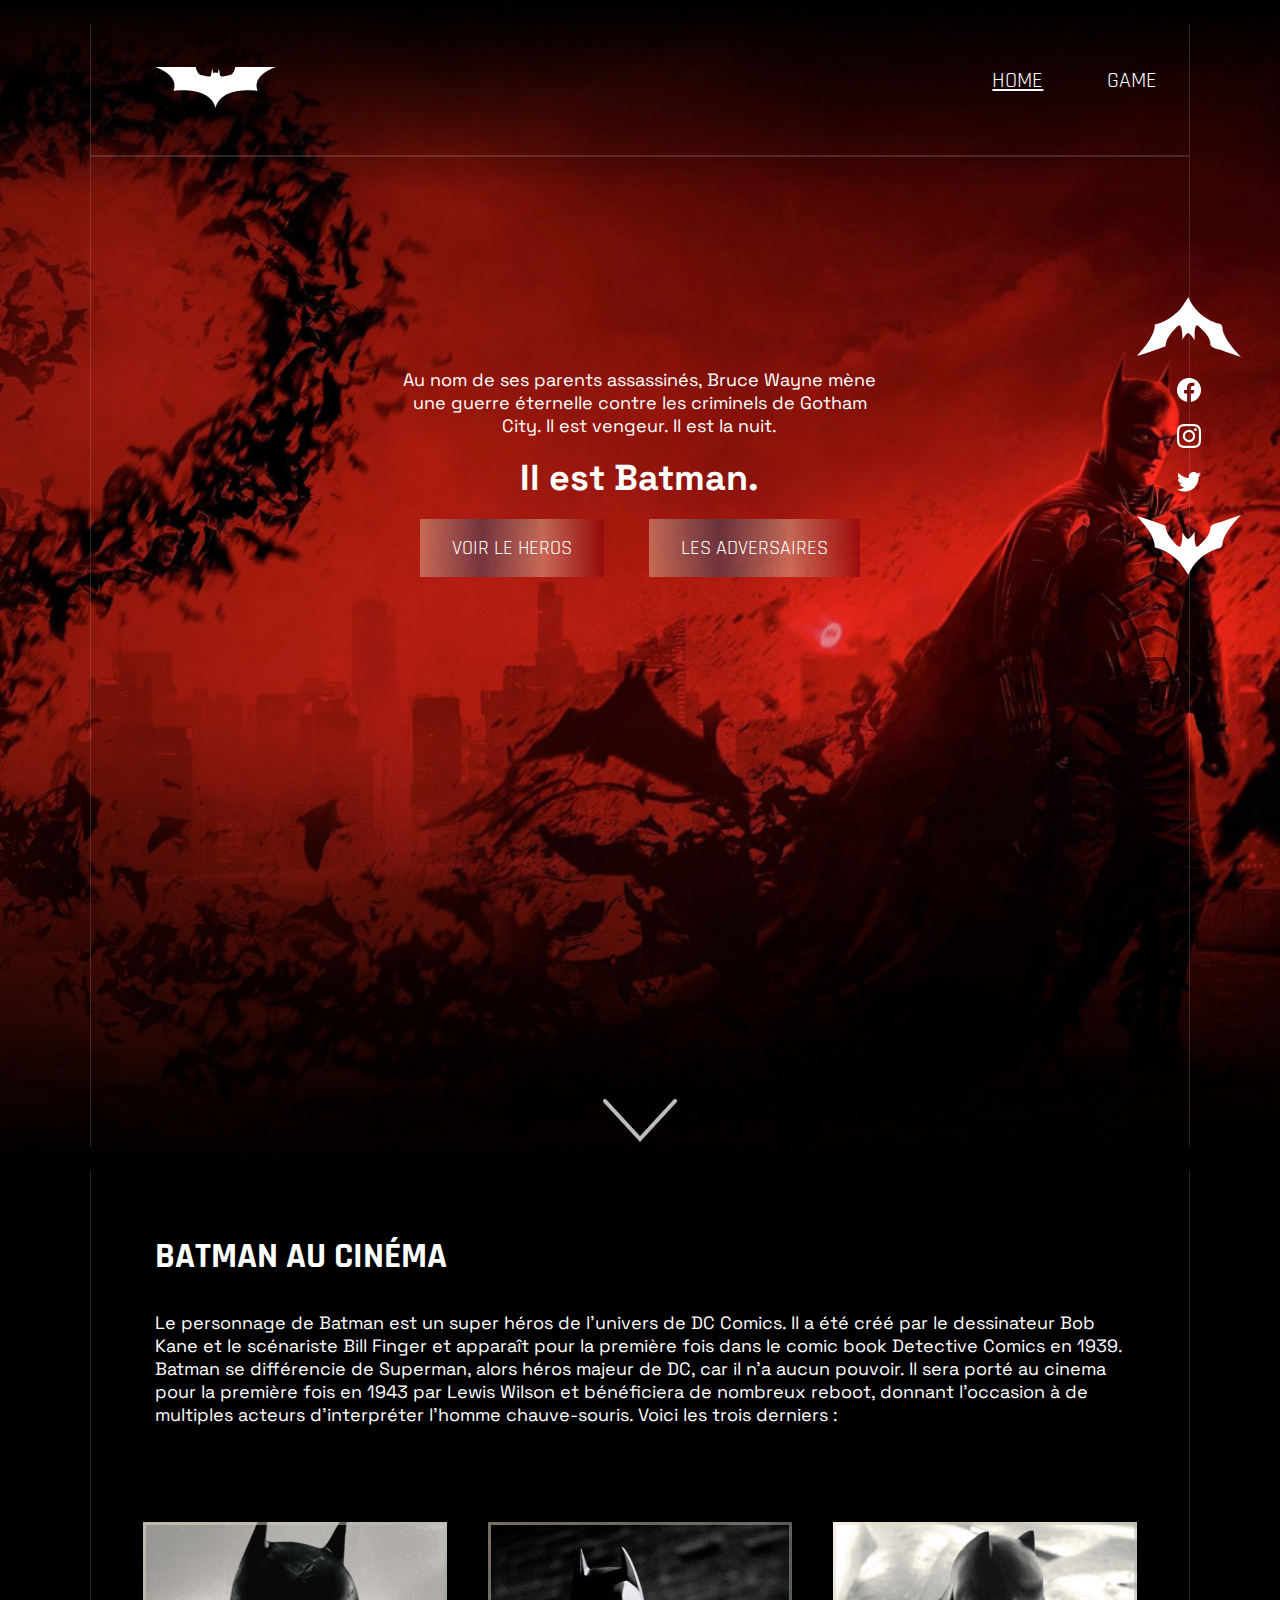
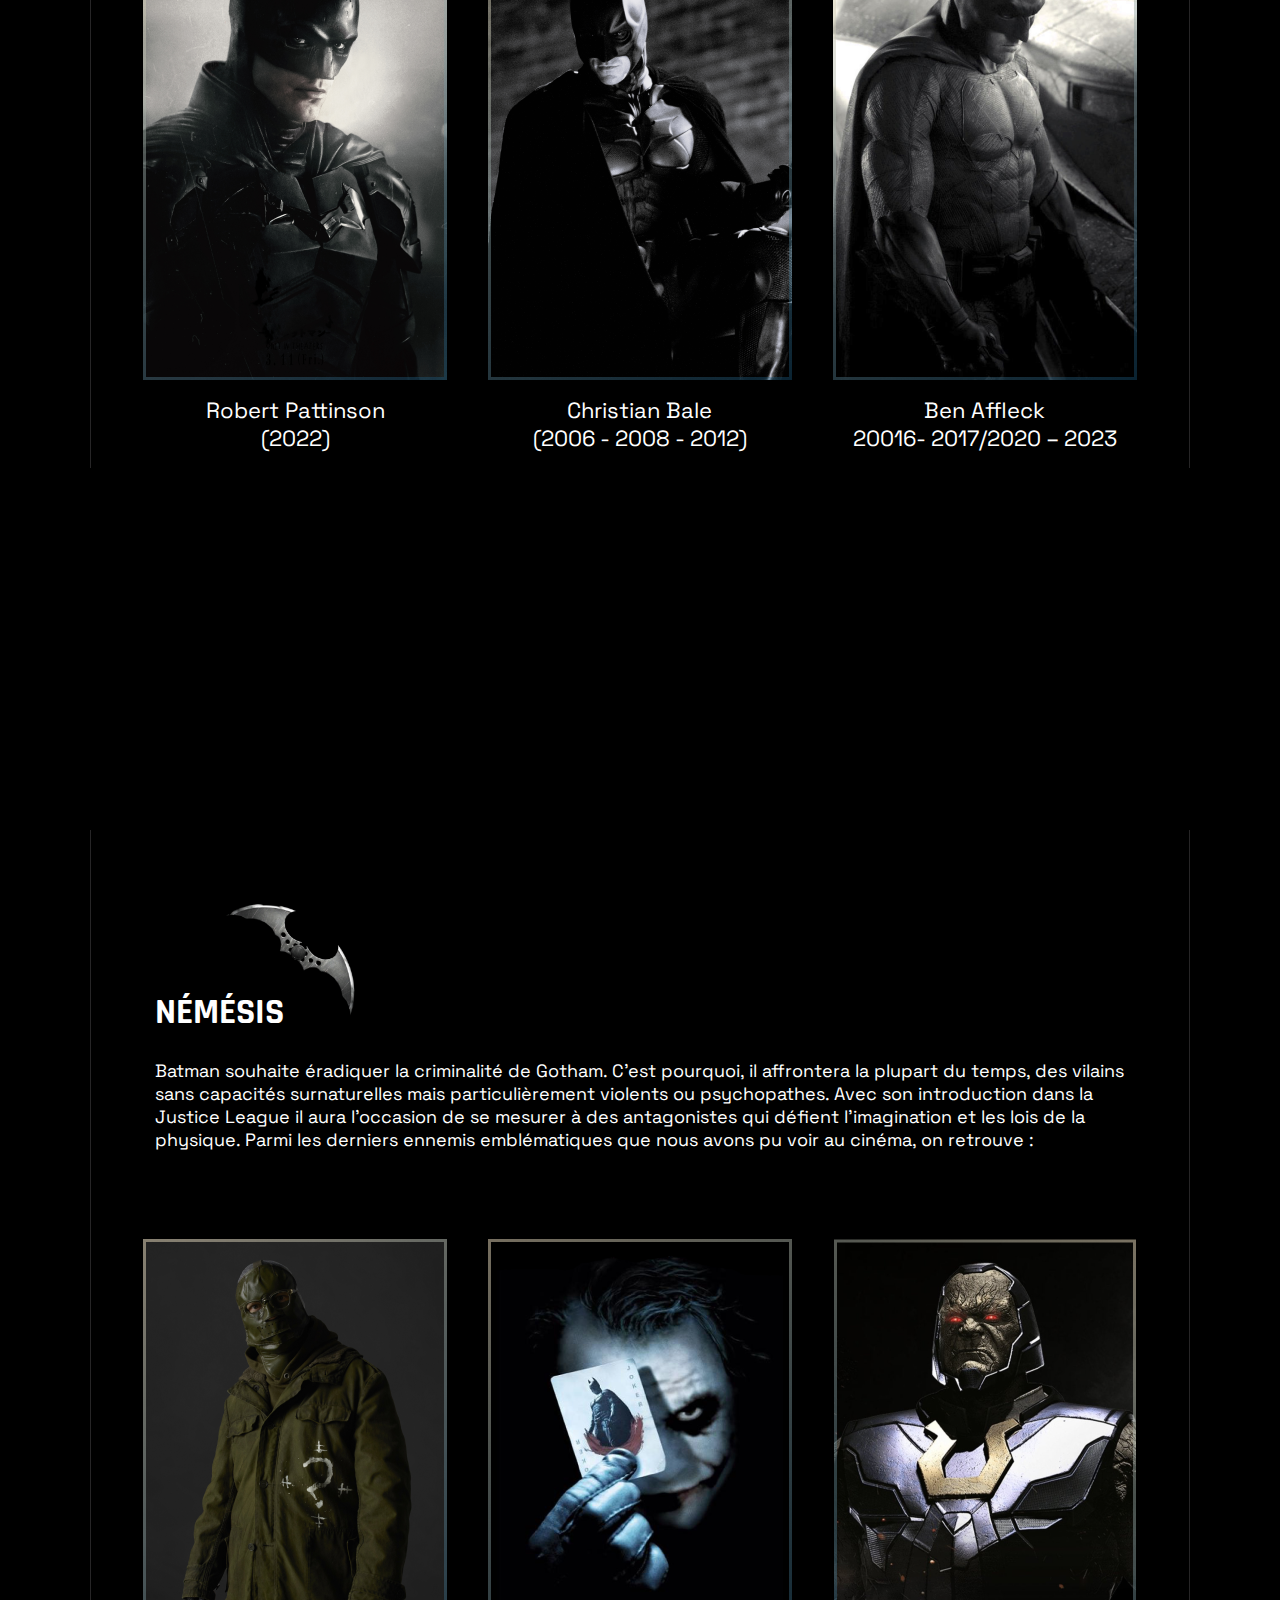
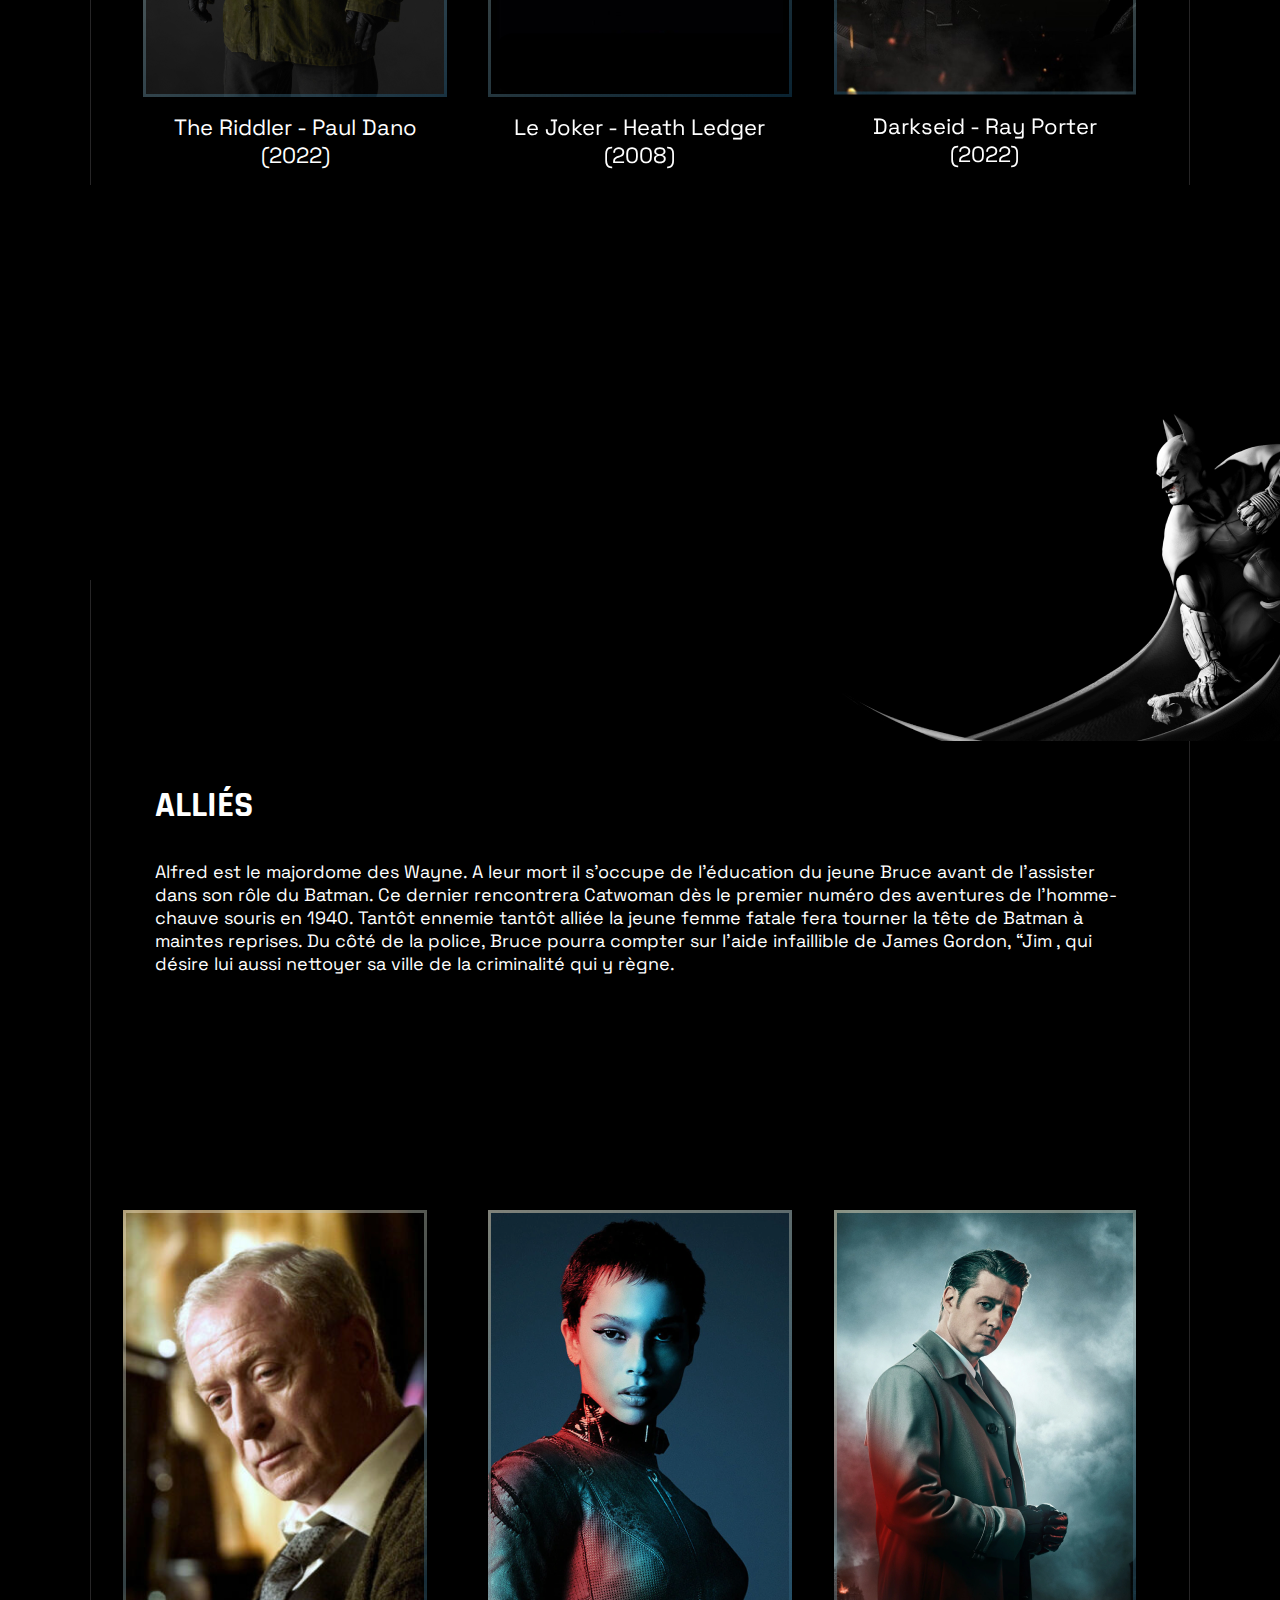
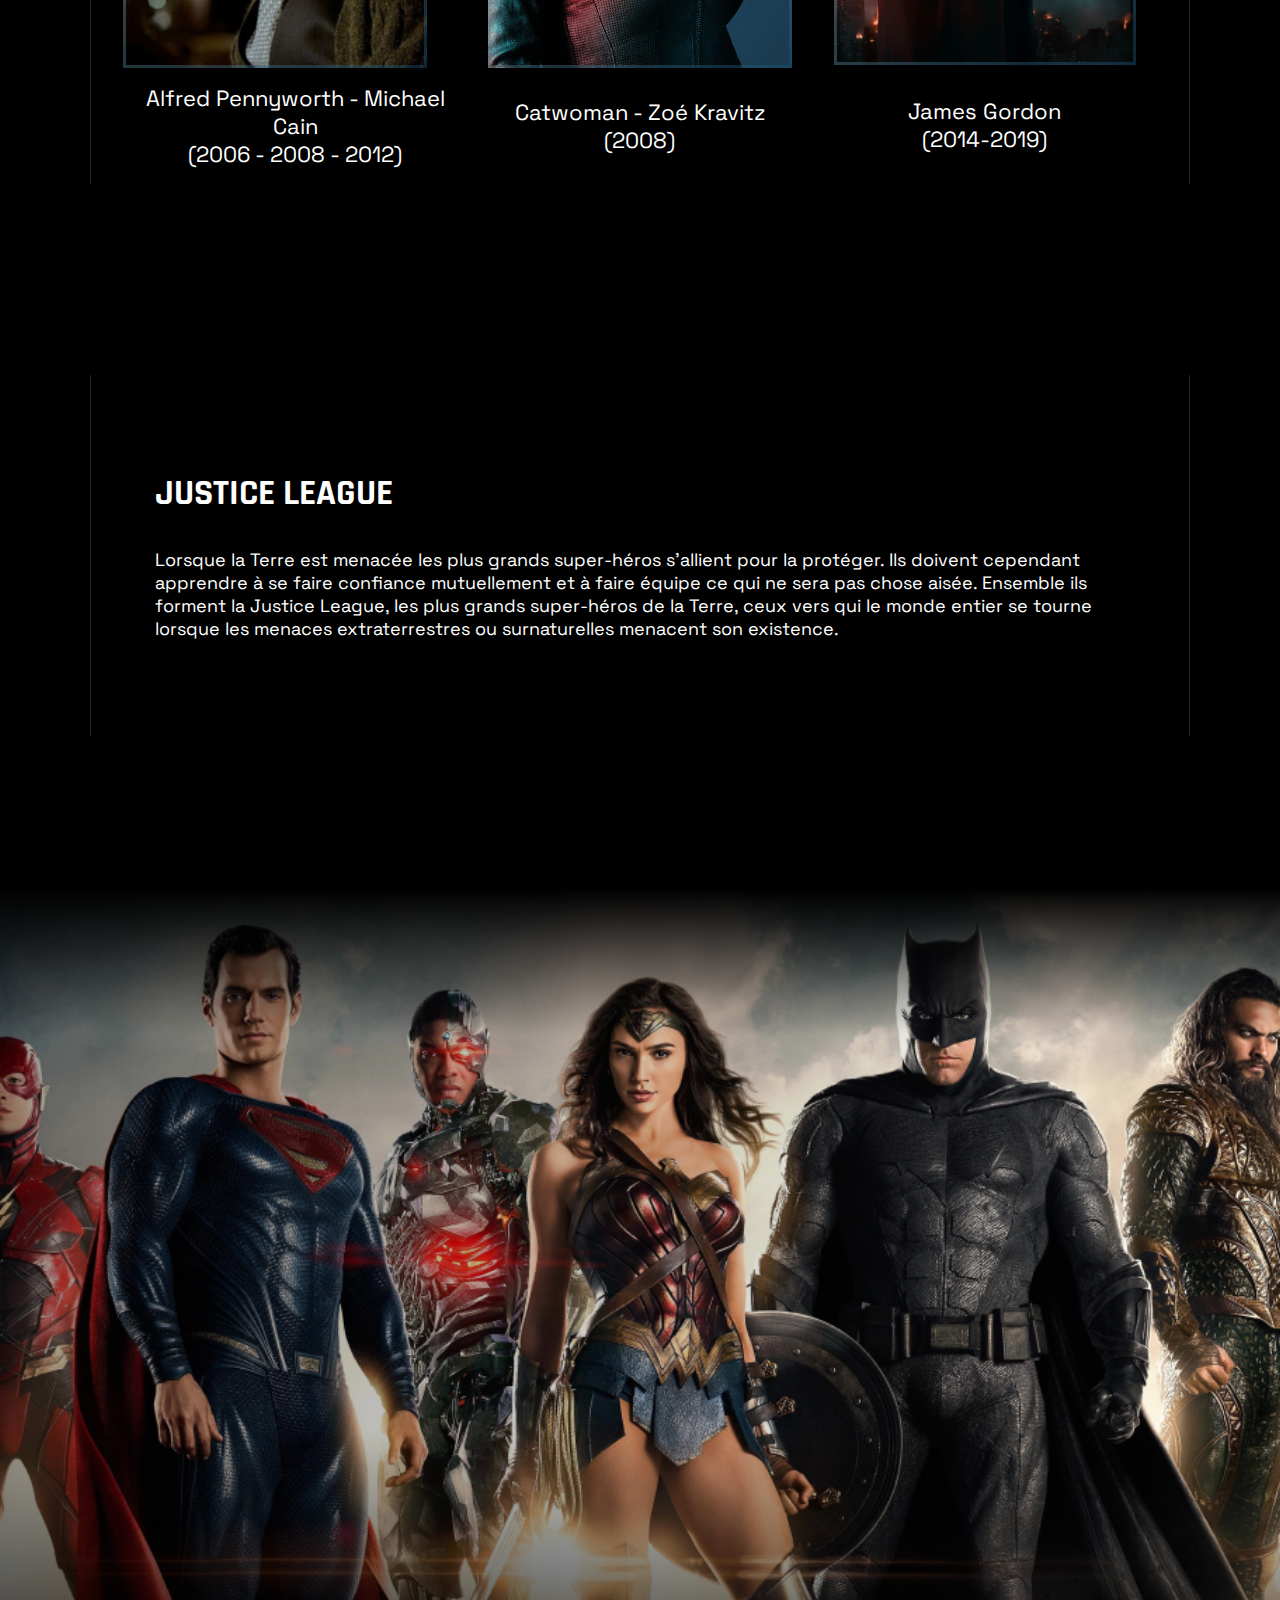
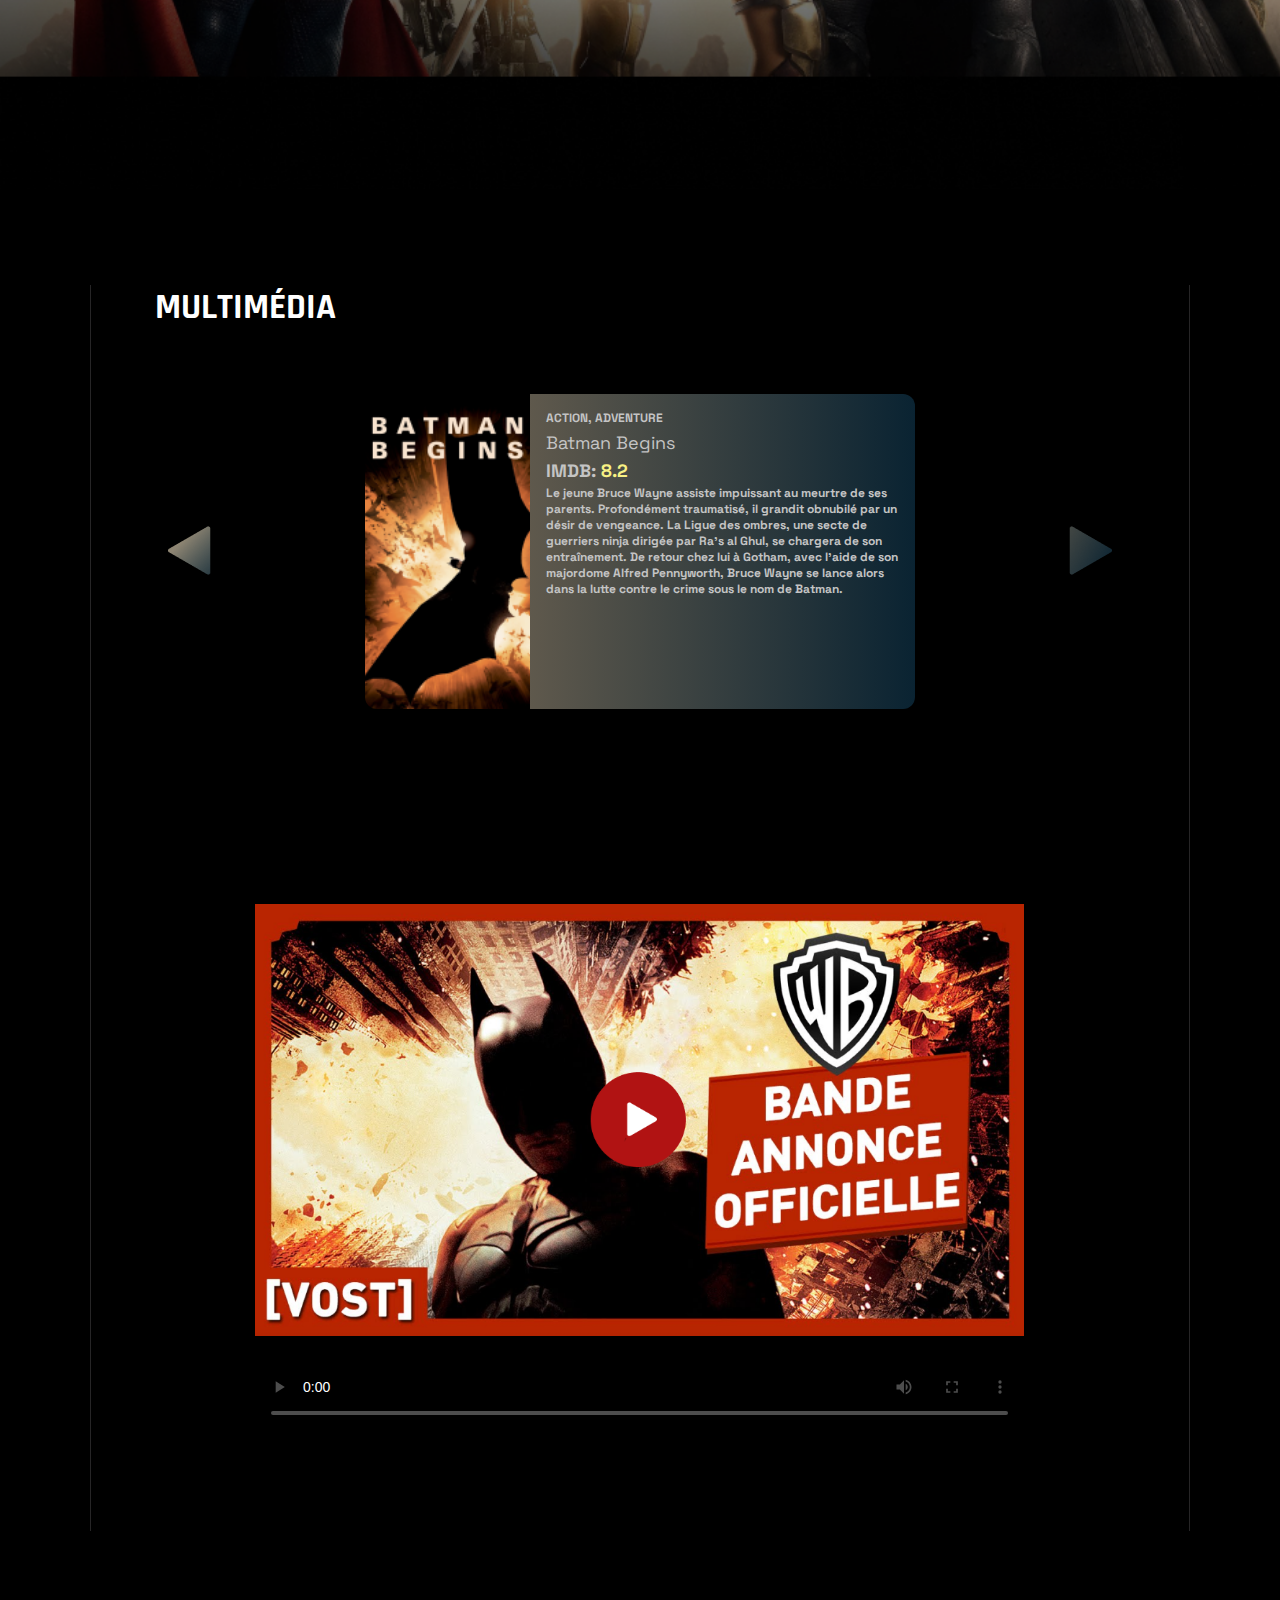
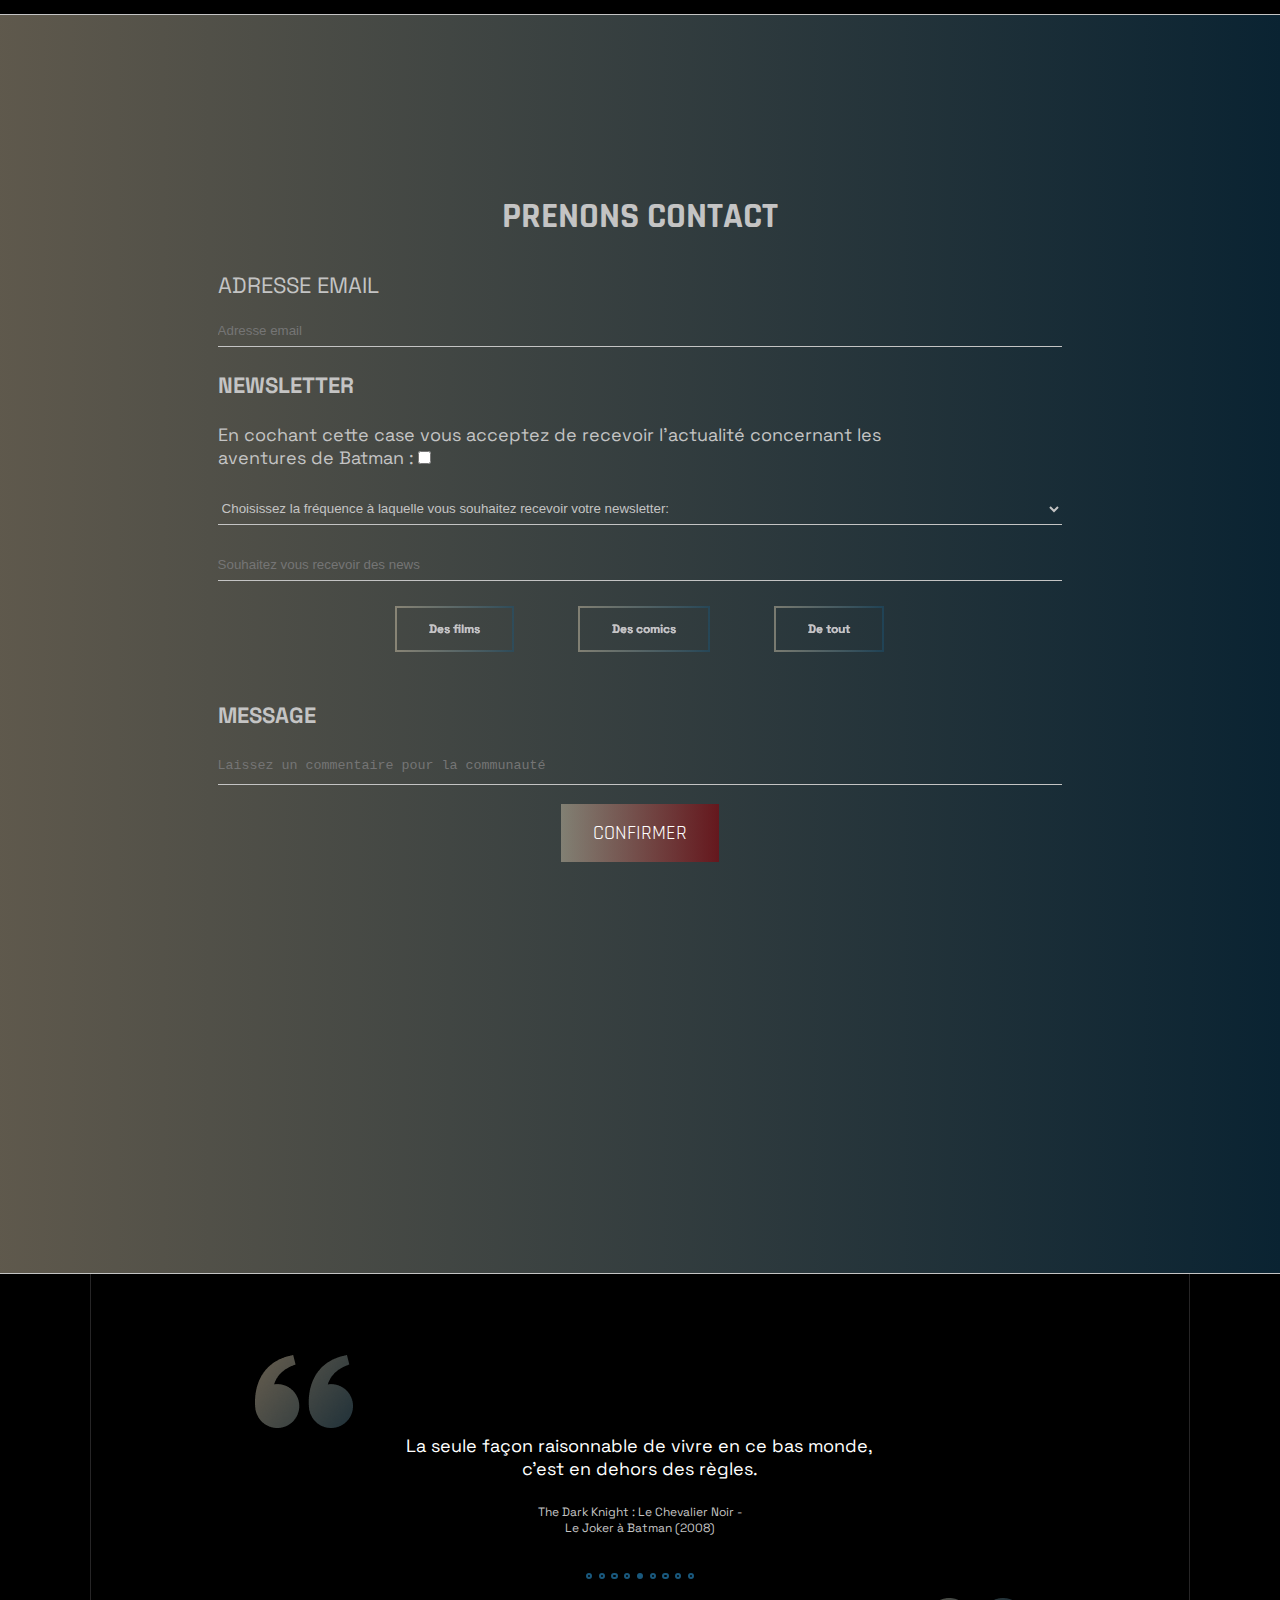
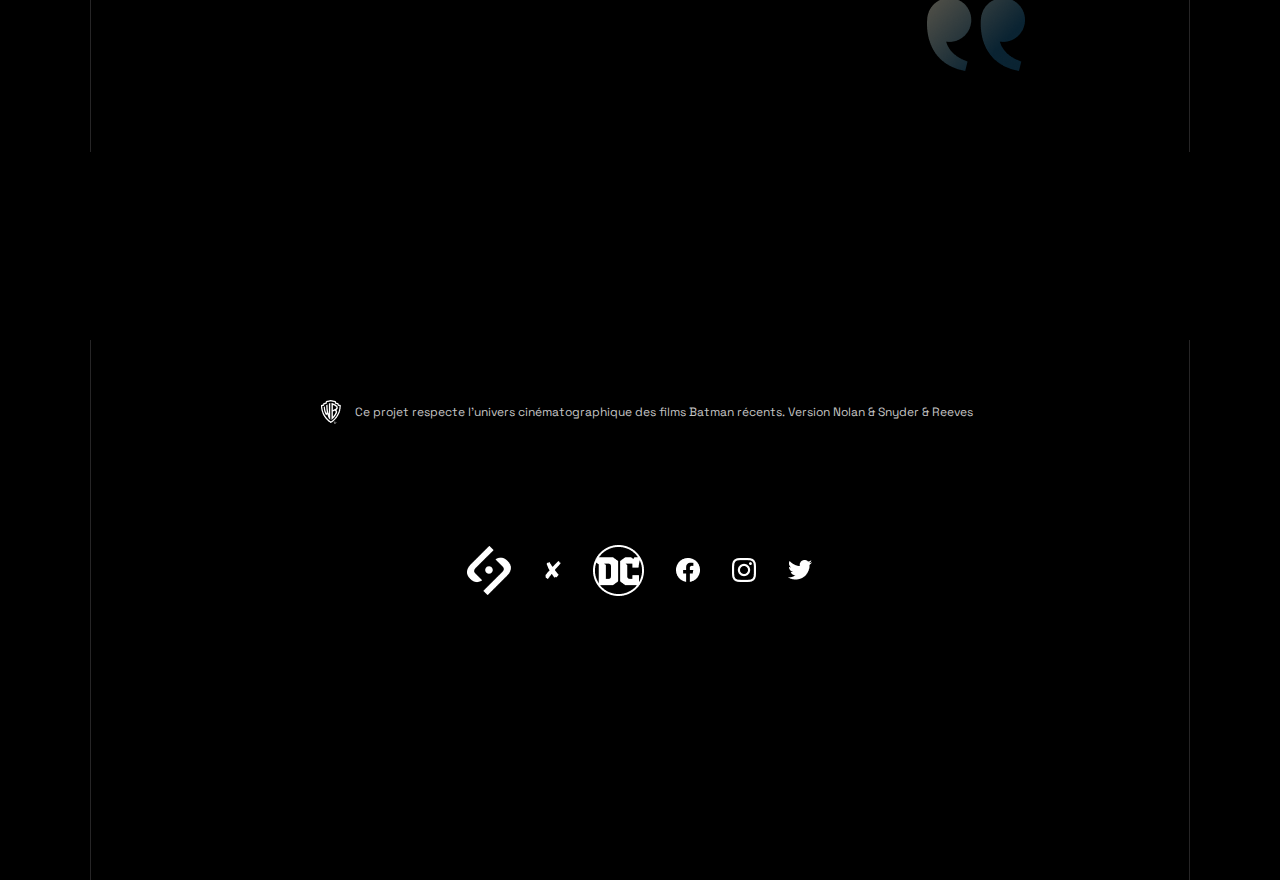
==== index.html @ 1fe81843 "I have set the responsive nav for the game link" ====
<!DOCTYPE html>
<html lang="fr">
<head>
    <meta charset="UTF-8">
    <meta http-equiv="X-UA-Compatible" content="IE=edge">
    <meta name="viewport" content="width=device-width, initial-scale=1.0">
    <link rel="shortcut icon" href="./Logos/logohome.png" type="image/x-icon">
    <!--lien vers les styles-->
    <link rel="stylesheet" href="./styles/style.css">
    <title>Batman</title>
</head>
<body>
    <main>
        <section class="home" id="home">
            <section class="menu">
                <div class="div one">
                    <img src="./Logos/logohome.png" alt="logohome">
                </div>
                <div class="div two">
                    <ul>
                        <li><a href="#">home</a></li>
                        <li><a href="#">game</a></li>
                    </ul>
                </div>
            </section>
            <section class="hero">
                <article>
                    <div class="contenu-text">
                        <p>Au nom de ses parents assassinés, Bruce Wayne mène une guerre éternelle contre les criminels de Gotham City. Il est vengeur. Il est la nuit.</p>
                        <h1>Il est Batman.</h1>
                    </div>
                    <div class="contenu-bouton">
                        <a href="#cinema-batman">
                            <button type="button" class="bouton">VOIR LE HEROS</button>
                        </a>
                        <a href="#nemesis">
                            <button type="button" class="bouton">LES ADVERSAIRES</button>
                        </a>
                    </div>
                </article>
                <aside>
                    <div class="flèche-bat">
                        <a href="#home"><img src="./Logos/logo_bat_flèche.png" alt="logo bat flèche"></a>
                    </div>
                    <div>
                        <img src="./Logos/icon_facebook.png" alt="facebook icons">
                    </div>
                    <div>
                        <img src="./Logos/icon_ig.png" alt="instagram icons">
                    </div>
                    <div>
                        <img src="./Logos/icon_tw.png" alt="twitter icons">
                    </div>
                    <div class="flèche-bat">
                        <a href="#contact"><img src="./Logos/logo_bat_flèche_2.png" alt="logo bat flèche two"></a>
                    </div>
                </aside>
                <section class="fleche-vers-le-bas">
                    <img src="./Logos/flèche_down_header.png" alt="flèche vers le bas">
                </section>
            </section>
        </section>
        <section class="cinema-batman" id="cinema-batman">
            <section class="art">
                <article>
                    <h1>BATMAN AU CINÉMA</h1>
                    <p>Le personnage de Batman est un super héros de l’univers de DC Comics. Il a été créé par le 
                        dessinateur Bob Kane et le scénariste Bill Finger et apparaît pour la première fois dans le 
                        comic book Detective Comics en 1939. Batman se différencie de Superman, alors héros 
                        majeur de DC, car il n’a aucun pouvoir. Il sera porté au cinema pour la première fois en 1943 
                        par Lewis Wilson et bénéficiera de nombreux reboot, donnant l’occasion à de multiples 
                        acteurs d’interpréter l’homme chauve-souris. Voici les trois derniers :
                        </p>
                </article>
            </section>
            <section class="contenu-cart-batman">
                <div class="div one">
                    <img src="./Illustrations/Bathome2.png" alt="Bathome2">
                    <p>Robert Pattinson <br> (2022)</p>
                </div>
                <div class="div two">
                    <img src="./Illustrations/Bathome3.png" alt="Bathome3">
                    <p>Christian Bale <br> (2006 - 2008 - 2012)</p>
                </div>
                <div class="div three">
                    <img src="./Illustrations/Bathome4.png" alt="Bathome4">
                    <p>Ben Affleck <br> 20016- 2017/2020 – 2023</p>
                </div>
            </section>
        </section>
        <section class="nemesis" id="nemesis">
            <section class="art">
                <article>
                    <h1>NÉMÉSIS</h1>
                    <img src="./Illustrations/Bathome13.png" alt="Bathome13">
                    <p>
                        Batman souhaite éradiquer la criminalité de Gotham. C’est pourquoi, il affrontera la plupart 
                        du temps, des vilains sans capacités surnaturelles mais particulièrement violents ou 
                        psychopathes. Avec son introduction dans la Justice League il aura l’occasion de se mesurer à 
                        des antagonistes qui défient l’imagination et les lois de la physique. Parmi les derniers 
                        ennemis emblématiques que nous avons pu voir au cinéma, on retrouve :
                    </p>
                </article>
            </section>
            <section class="contenu-cart-nemesis">
                <div class="div one">
                    <img src="./Illustrations/Bathome5.png" alt="Bathome5">
                    <p>The Riddler - Paul Dano <br> (2022)</p>
                </div>
                <div class="div two">
                    <img src="./Illustrations/Bathome6.png" alt="Bathome6">
                    <p>Le Joker - Heath Ledger <br> (2008)</p>
                </div>
                <div class="div three">
                    <img src="./Illustrations/Bathome7.png" alt="Bathome7">
                    <p>Darkseid - Ray Porter <br>(2022)</p>
                </div>
            </section>
        </section>
        <section class="stl-batman">
            <div>
                <img src="./Illustrations/Bathome12.png" alt="Bathome12">
            </div>
        </section>
        <section class="allies">
            <section class="art">
                <article>
                    <h1>Alliés</h1>
                    <p>
                        Alfred est le majordome des Wayne. A leur mort il s’occupe de l’éducation du jeune Bruce 
                        avant de l’assister dans son rôle du Batman. Ce dernier rencontrera Catwoman dès le 
                        premier numéro des aventures de l’homme-chauve souris en 1940. Tantôt ennemie tantôt 
                        alliée la jeune femme fatale fera tourner la tête de Batman à maintes reprises. Du côté de la 
                        police, Bruce pourra compter sur l’aide infaillible de James Gordon, “Jim , qui désire lui aussi 
                        nettoyer sa ville de la criminalité qui y règne.
                    </p>
                </article>
            </section>
            <section class="contenu-cart-allies">
                <div class="div one">
                    <img src="./Illustrations/Bathome9.png" alt="Bathome9">
                    <p>Alfred Pennyworth - Michael Cain<br>(2006 - 2008 - 2012)</p>
                </div>
                <div class="div two">
                    <img src="./Illustrations/Bathome8.png" alt="Bathome8">
                    <p> Catwoman - Zoé Kravitz <br> (2008)</p>
                </div>
                <div class="div three">
                    <img src="./Illustrations/Bathome10.png" alt="Bathome10">
                    <p> James Gordon<br>(2014-2019)</p>
                </div>
            </section>
        </section>
        <section class="justice-league">
            <section class="art">
                <article>
                    <h1>JUSTICE LEAGUE</h1>
                    <p>
                        Lorsque la Terre est menacée les plus grands super-héros s’allient pour la protéger. Ils 
                        doivent cependant apprendre à se faire confiance mutuellement et à faire équipe ce qui ne 
                        sera pas chose aisée. Ensemble ils forment la Justice League, les plus grands super-héros de 
                        la Terre, ceux vers qui le monde entier se tourne lorsque les menaces extraterrestres ou 
                        surnaturelles menacent son existence.
                    </p>
                </article>
            </section>
        </section>
        <section class="cover-justice-league">

        </section>
        <section class="multimedia">
            <div class="contenu-multimedia">
                <h1>MULTIMÉDIA</h1>
                <section class="slide">
                    <button type="button" title="prev">
                        <img src="./Logos/icon_flèche_1.png" alt="flèche one">
                    </button>
                    <section class="card">
                        <div class="batman-begins"></div>
                        <article>
                            <h2>ACTION, ADVENTURE</h2>
                            <p class="one">Batman Begins</p>
                            <p class="two">IMDB: <span>8.2</span></p>
                            <p class="three">
                                Le jeune Bruce Wayne assiste impuissant au meurtre de ses parents. Profondément 
                                traumatisé, il grandit obnubilé par un désir de vengeance. La Ligue des ombres, une secte de 
                                guerriers ninja dirigée par Ra's al Ghul, se chargera de son entraînement. De retour chez lui à 
                                Gotham, avec l'aide de son majordome Alfred Pennyworth, Bruce Wayne se lance alors dans 
                                la lutte contre le crime sous le nom de Batman.
                            </p>
                        </article>
                    </section>
                    <button type="button" title="next">
                        <img src="./Logos/icon_flèche_2.png" alt="flèche two">
                    </button>
                </section>
            </div>
            <section class="annonce">
                <video src="./Video/annonce.mp4" autoplay controls poster="./Illustrations/Bathome_ba2.png"></video>
            </section>
        </section>
        <section class="contact" id="contact">
            <section class="prenom-contact">
                <h1 class="heading-one">PRENONS CONTACT</h1>
                <form action="./Popup/index.html">
                    <div class="one">
                        <label for="email" class="adresse-email">Adresse email</label>
                        <input type="email" name="depuis de l'email" id="email" placeholder="Adresse email" required>
                    </div>
                    <h1 class="heading-two">NEWSLETTER</h1>
                    <div class="two">
                        <label for="news" class="check-news">En cochant cette case vous acceptez de recevoir l’actualité concernant les <br> aventures de Batman :</label>
                        <input type="checkbox" name="verifier-nouvelle" value="news-letter" id="news">
                    </div>
                    <div class="three">
                        <label for="receive-news" title="recevoir du nouvelle"></label>
                        <select name="recevoir-nouvelle" id="receive-news">
                            <option value="Choisissez la fréquence à laquelle vous souhaitez recevoir votre newsletter" selected>Choisissez la fréquence à laquelle vous souhaitez recevoir votre newsletter:</option>
                            <option value="Une fois par semaine">Une fois par semaine</option>
                            <option value="Une fois toutes les deux semaines (2 fois par mois)">Une fois toutes les deux semaines (2 fois par mois)</option>
                            <option value="Une fois par mois">Une fois par mois</option>
                            <option value="Une fois toutes les trois mois">Une fois toutes les trois mois</option>
                            <option value="Une fois toutes les six mois">Une fois toutes les six mois</option>
                        </select>
                    </div>
                    <div class="four">
                        <label for="ask-question-receive-news"></label>
                        <input type="text" id="ask-question-receive-news" name="demande recevoir une nouvelle" placeholder="Souhaitez vous recevoir des news ">
                    </div>
                    <div class="five">
                        <input type="button" value="Des films">
                        <input type="button" value="Des comics">
                        <input type="button" value="De tout">
                    </div>
                    <h1 class="heading-three">MESSAGE</h1>
                    <div class="six">
                        <label for="commentaire"></label>
                        <textarea name="commentaire pour les communaute" id="commentaire" placeholder="Laissez un commentaire pour la communauté"></textarea>
                    </div>
                    <div class="seven">
                        <input type="submit" value="CONFIRMER">
                    </div>
                </form>
            </section>
        </section>
        <section class="quote">
            <section class="contenu-quote">
                <img src="./Logos/icon_guillemets_1.png" alt="icon_guillemets_1" class="icon_guillemets_1">
                <p class="text-one">La seule façon raisonnable de vivre en ce bas monde, <br> c'est en dehors des règles.</p>
                <p class="text-two">The Dark Knight : Le Chevalier Noir - <br> Le Joker à Batman (2008)</p>
                <div class="slide">
                    <div class="one"></div>
                    <div class="two"></div>
                    <div class="three"></div>
                    <div class="four"></div>
                    <div class="five"></div>
                    <div class="six"></div>
                    <div class="seven"></div>
                    <div class="eight"></div>
                    <div class="nine"></div>
                </div>
                <img src="./Logos/icon_guillemets_2.png" alt="icon_guillemets_2" class="icon_guillemets_2">
            </section>
        </section>
    </main>
    <footer>
        <section>
            <p> <img src="./Logos/icon_WB.png" alt="icon_WB"> Ce projet respecte l’univers cinématographique des films Batman récents. Version Nolan & Snyder & Reeves</p>
            <div class="logos-footer">
                <img src="./Logos/logo_sayna_white.png" alt="logo_sayna_white">
                <img src="./Logos/icon_x.png" alt="icon_x">
                <img src="./Logos/icon_DC.png" alt="icon_DC">
                <img src="./Logos/icon_facebook.png" alt="icon_facebook">
                <img src="./Logos/icon_ig.png" alt="icon_ig">
                <img src="./Logos/icon_tw.png" alt="icon_tw">
            </div>
        </section>
    </footer>
</body>
</html>
---- styles/style.css ----
@charset "UTF-8";
@import url("https://fonts.googleapis.com/css2?family=Rajdhani:wght@500&display=swap");
@import url("https://fonts.googleapis.com/css2?family=Space+Grotesk:wght@400;700&display=swap");
* {
  box-sizing: border-box;
  margin: 0;
  padding: 0;
}

html {
  scroll-behavior: smooth;
}

body {
  background-color: #000000;
}

.home {
  background: url(../Illustrations/Bathome1.png) no-repeat top center/cover;
  width: 100%;
  height: 130vh;
  display: flex;
  flex-direction: column;
  justify-content: center;
  align-items: center;
}

/*les couleurs*/
/*bordure de la ligne*/
/*bordure en haut*/
/*bordure largeur*/
/* largeur du hero class */
/*Les font*/
.home .menu {
  width: 86%;
  border-style: solid;
  border-bottom-width: 0.1rem;
  border-left-width: 0.1rem;
  border-right-width: 0.1rem;
  border-color: rgba(188, 187, 189, 0.2);
  border-top: none;
  height: 132px;
  display: grid;
  grid-template-columns: 1fr 1fr;
  justify-content: space-around;
  align-content: center;
}

.home .menu .one {
  padding-left: 4rem;
}

.home .menu .one img:hover {
  cursor: pointer;
  filter: brightness(75%) sepia(80) saturate(20) hue-rotate(5deg);
}

.home .menu .two ul {
  display: flex;
  align-items: center;
  justify-content: flex-end;
}

.home .menu .two ul li {
  list-style: none;
  padding: 0 2em;
}

.home .menu .two ul li:nth-child(1) a {
  text-decoration: underline;
}

.home .menu .two ul li a {
  text-decoration: none;
  color: #ffffff;
  text-transform: uppercase;
  font-family: "Rajdhani", sans-serif;
  font-size: 22px;
}

.home .menu div h1 {
  color: #ffffff;
  font-family: "Rajdhani", sans-serif;
  font-size: 36px;
  text-decoration: underline;
  text-transform: capitalize;
  cursor: pointer;
}

.home .hero {
  width: 86%;
  height: 110vh;
  border-style: solid;
  border-color: rgba(188, 187, 189, 0.2);
  border-top-width: 0.1rem;
  border-left-width: 0.1rem;
  border-right-width: 0.1rem;
  border-bottom: none;
  display: flex;
  flex-direction: column;
  align-items: center;
  justify-content: space-between;
}

.home .hero article {
  width: 100%;
  height: 70vh;
  display: flex;
  flex-direction: column;
  justify-content: center;
  align-items: center;
}

.home .hero article div.contenu-text {
  width: 44%;
  text-align: center;
}

.home .hero article div.contenu-bouton {
  width: 44%;
  display: flex;
  justify-content: space-around;
}

.home .hero article div.contenu-text p {
  color: #ffffff;
  font-family: "Space Grotesk", sans-serif;
  font-size: 18px;
}

.home .hero article div.contenu-text h1 {
  color: #ffffff;
  font-family: "Space Grotesk", sans-serif;
  font-size: 36px;
  padding: 0.5em 0;
}

.home .hero aside {
  display: flex;
  flex-direction: column;
  justify-content: space-around;
  align-items: center;
  width: 100px;
  height: 300px;
  position: fixed;
  right: 3.2%;
  top: 32%;
  z-index: 1;
}

.home .hero aside div img:hover {
  cursor: pointer;
  filter: brightness(75%) sepia(80) saturate(20) hue-rotate(5deg);
}

.home .hero aside .flèche-bat a img:hover {
  filter: brightness(75%) sepia(80) saturate(20) hue-rotate(5deg);
}

/*variable de background-gradient*/
/*Button custom*/
.home .hero div.contenu-bouton .bouton {
  padding: 1rem 2rem;
  font-family: "Rajdhani", sans-serif;
  font-size: 20px;
  cursor: pointer;
  border: none;
  background: linear-gradient(0.25turn, rgba(237, 222, 191, 0.4), rgba(25, 88, 125, 0.4), rgba(237, 222, 191, 0.4), rgba(137, 0, 8, 0.6));
  color: #ffffff;
  transition: background 0.3s ease-in-out;
}
.home .hero div.contenu-bouton .bouton:hover {
  background: linear-gradient(0.25turn, rgba(237, 222, 191, 0.6), rgba(25, 88, 125, 0.6), rgba(237, 222, 191, 0.6), rgba(137, 0, 8, 0.8));
}

/* Cinéma Batman */
.cinema-batman {
  background-color: #000000;
  width: 100%;
  height: 140vh;
  display: flex;
  flex-direction: column;
  justify-content: flex-start;
  align-items: center;
}

.cinema-batman .art {
  width: 86%;
  border-style: solid;
  border-color: rgba(188, 187, 189, 0.2);
  border-top: none;
  border-left-width: 0.1rem;
  border-right-width: 0.1rem;
  border-bottom: none;
  padding-top: 4rem;
}

.cinema-batman .art article h1 {
  color: #ffffff;
  font-family: "Rajdhani", sans-serif;
  font-size: 36px;
  padding: 0 4rem;
}

.cinema-batman .art article p {
  color: #ffffff;
  font-family: "Space Grotesk", sans-serif;
  font-size: 18px;
  padding: 2rem 4rem;
}

.cinema-batman .contenu-cart-batman {
  width: 86%;
  border-style: solid;
  border-color: rgba(188, 187, 189, 0.2);
  border-top: none;
  border-left-width: 0.1rem;
  border-right-width: 0.1rem;
  border-bottom: none;
  display: grid;
  grid-template-columns: 1fr 1fr 1fr;
  padding-top: 4rem;
  padding-left: 2rem;
  padding-right: 2rem;
}

.cinema-batman .contenu-cart-batman .div {
  display: grid;
  justify-content: center;
}

.cinema-batman .contenu-cart-batman .one {
  transition: transform 0.2s;
  cursor: pointer;
}
.cinema-batman .contenu-cart-batman .one:hover {
  -ms-transform: scale(1.1); /* IE 9 */
  -webkit-transform: scale(1.1); /* Safari 3-8 */
  transform: scale(1.1);
}

.cinema-batman .contenu-cart-batman .two {
  transition: transform 0.2s;
  cursor: pointer;
}
.cinema-batman .contenu-cart-batman .two:hover {
  -ms-transform: scale(1.1); /* IE 9 */
  -webkit-transform: scale(1.1); /* Safari 3-8 */
  transform: scale(1.1);
}

.cinema-batman .contenu-cart-batman .three {
  transition: transform 0.2s;
  cursor: pointer;
}
.cinema-batman .contenu-cart-batman .three:hover {
  -ms-transform: scale(1.1); /* IE 9 */
  -webkit-transform: scale(1.1); /* Safari 3-8 */
  transform: scale(1.1);
}

.cinema-batman .contenu-cart-batman .div p {
  color: #ffffff;
  font-family: "Space Grotesk", sans-serif;
  font-size: 22px;
  font-weight: regular;
  text-align: center;
  margin: 1rem 0;
}

/*Nemesis*/
.nemesis {
  background-color: #000000;
  width: 100%;
  height: 150vh;
  display: flex;
  flex-direction: column;
  justify-content: flex-start;
  align-items: center;
}

.nemesis .art {
  width: 86%;
  border-style: solid;
  border-color: rgba(188, 187, 189, 0.2);
  border-top: none;
  border-left-width: 0.1rem;
  border-right-width: 0.1rem;
  border-bottom: none;
  padding-top: 4rem;
}

.nemesis .art article {
  position: relative;
}

.nemesis .art article h1 {
  color: #ffffff;
  font-family: "Rajdhani", sans-serif;
  font-size: 36px;
  padding-top: 6rem;
  padding-left: 4rem;
  padding-right: 4rem;
}

.nemesis .art article img {
  width: 9rem;
  height: 8rem;
  position: absolute;
  top: 0%;
  left: 12%;
}

.nemesis .art article p {
  color: #ffffff;
  font-family: "Space Grotesk", sans-serif;
  font-size: 18px;
  padding: 1.5rem 4rem;
}

.nemesis .contenu-cart-nemesis {
  width: 86%;
  border-style: solid;
  border-color: rgba(188, 187, 189, 0.2);
  border-top: none;
  border-left-width: 0.1rem;
  border-right-width: 0.1rem;
  border-bottom: none;
  display: grid;
  grid-template-columns: 1fr 1fr 1fr;
  padding-top: 4rem;
  padding-left: 2rem;
  padding-right: 2rem;
}

.nemesis .contenu-cart-nemesis div {
  display: grid;
  justify-content: center;
  z-index: 1;
}

.nemesis .contenu-cart-nemesis .one {
  transition: transform 0.2s;
  cursor: pointer;
}
.nemesis .contenu-cart-nemesis .one:hover {
  -ms-transform: scale(1.1); /* IE 9 */
  -webkit-transform: scale(1.1); /* Safari 3-8 */
  transform: scale(1.1);
}

.nemesis .contenu-cart-nemesis .two {
  transition: transform 0.2s;
  cursor: pointer;
}
.nemesis .contenu-cart-nemesis .two:hover {
  -ms-transform: scale(1.1); /* IE 9 */
  -webkit-transform: scale(1.1); /* Safari 3-8 */
  transform: scale(1.1);
}

.nemesis .contenu-cart-nemesis .three {
  transition: transform 0.2s;
  cursor: pointer;
}
.nemesis .contenu-cart-nemesis .three:hover {
  -ms-transform: scale(1.1); /* IE 9 */
  -webkit-transform: scale(1.1); /* Safari 3-8 */
  transform: scale(1.1);
}

.nemesis .contenu-cart-nemesis div p {
  color: #ffffff;
  font-family: "Space Grotesk", sans-serif;
  font-size: 22px;
  font-weight: regular;
  text-align: center;
  margin: 1rem 0;
}

/*Styles Batman*/
.stl-batman {
  width: 100%;
  height: 40vh;
  display: flex;
  justify-content: center;
  position: relative;
}

.stl-batman div {
  width: 86%;
  border-style: solid;
  border-color: rgba(188, 187, 189, 0.2);
  border-top: none;
  border-left-width: 0.1rem;
  border-right-width: 0.1rem;
  border-bottom: none;
}

.stl-batman div img {
  position: absolute;
  top: -46%;
  right: 0%;
}

/*Alliés*/
.allies {
  background-color: #000000;
  width: 100%;
  height: 115vh;
  display: flex;
  flex-direction: column;
  justify-content: flex-start;
  align-items: center;
}

.allies .art {
  width: 86%;
  height: 30vh;
  border-style: solid;
  border-color: rgba(188, 187, 189, 0.2);
  border-top: none;
  border-left-width: 0.1rem;
  border-right-width: 0.1rem;
  border-bottom: none;
  position: relative;
}

.allies .art article {
  position: absolute;
  top: -58%;
}

.allies .art article h1 {
  color: #ffffff;
  font-family: "Rajdhani", sans-serif;
  font-size: 36px;
  text-transform: uppercase;
  padding: 0 4rem;
}

.allies .art article p {
  color: #ffffff;
  font-family: "Space Grotesk", sans-serif;
  font-size: 18px;
  padding: 2rem 4rem;
}

.allies .contenu-cart-allies {
  width: 86%;
  border-style: solid;
  border-color: rgba(188, 187, 189, 0.2);
  border-top: none;
  border-left-width: 0.1rem;
  border-right-width: 0.1rem;
  border-bottom: none;
  display: grid;
  grid-template-columns: 1fr 1fr 1fr;
  padding-left: 2rem;
  padding-right: 2rem;
}

.allies .contenu-cart-allies .div {
  display: grid;
  justify-content: center;
}

.allies .contenu-cart-allies .one {
  transition: transform 0.2s;
  cursor: pointer;
}
.allies .contenu-cart-allies .one:hover {
  -ms-transform: scale(1.1); /* IE 9 */
  -webkit-transform: scale(1.1); /* Safari 3-8 */
  transform: scale(1.1);
}

.allies .contenu-cart-allies .two {
  transition: transform 0.2s;
  cursor: pointer;
}
.allies .contenu-cart-allies .two:hover {
  -ms-transform: scale(1.1); /* IE 9 */
  -webkit-transform: scale(1.1); /* Safari 3-8 */
  transform: scale(1.1);
}

.allies .contenu-cart-allies .three {
  transition: transform 0.2s;
  cursor: pointer;
}
.allies .contenu-cart-allies .three:hover {
  -ms-transform: scale(1.1); /* IE 9 */
  -webkit-transform: scale(1.1); /* Safari 3-8 */
  transform: scale(1.1);
}

.allies .contenu-cart-allies .div p {
  color: #ffffff;
  font-family: "Space Grotesk", sans-serif;
  font-size: 22px;
  font-weight: regular;
  text-align: center;
  margin: 1rem 0;
}

/* Justice league */
.justice-league {
  width: 100%;
  height: 50vh;
  display: flex;
  justify-content: center;
  align-items: flex-start;
}

.justice-league .art {
  width: 86%;
  border-style: solid;
  border-color: rgba(188, 187, 189, 0.2);
  border-top: none;
  border-left-width: 0.1rem;
  border-right-width: 0.1rem;
  border-bottom: none;
}

.justice-league .art article h1 {
  color: #ffffff;
  font-family: "Rajdhani", sans-serif;
  font-size: 36px;
  padding-top: 6rem;
  padding-left: 4rem;
  padding-right: 4rem;
}

.justice-league .art article p {
  color: #ffffff;
  font-family: "Space Grotesk", sans-serif;
  font-size: 18px;
  padding-top: 2rem;
  padding-left: 4rem;
  padding-right: 4rem;
  padding-bottom: 6rem;
}

.cover-justice-league {
  background: url(../Illustrations/Bathome11.png) no-repeat top center/cover;
  width: 100%;
  height: 100vh;
  margin-top: 4rem;
}

/*Multimédia*/
.multimedia {
  width: 100%;
  height: 137vh;
  display: flex;
  flex-direction: column;
  align-items: center;
  margin: 6rem 0;
}

.multimedia .contenu-multimedia {
  width: 86%;
  border-style: solid;
  border-color: rgba(188, 187, 189, 0.2);
  border-top: none;
  border-left-width: 0.1rem;
  border-right-width: 0.1rem;
  border-bottom: none;
}

.multimedia .contenu-multimedia h1 {
  color: #ffffff;
  font-family: "Rajdhani", sans-serif;
  font-size: 36px;
  text-transform: uppercase;
  padding: 0 4rem;
}

.multimedia .contenu-multimedia .slide {
  display: flex;
  margin-top: 4rem;
  justify-content: space-around;
  align-items: center;
}

.multimedia .contenu-multimedia .slide button {
  cursor: pointer;
  background-color: transparent;
  border: none;
}

.multimedia .contenu-multimedia .slide .card {
  width: 50%;
  height: 35vh;
  display: grid;
  grid-template-columns: 30% 70%;
}

.multimedia .contenu-multimedia .slide .card .batman-begins {
  background: url(../Illustrations/Bathome_ba1.png) no-repeat center center/cover;
  border-top-left-radius: 12px;
  border-bottom-left-radius: 12px;
}

.multimedia .contenu-multimedia .slide .card article {
  background: linear-gradient(0.25turn, rgba(237, 222, 191, 0.4), rgba(25, 88, 125, 0.4));
  padding: 1rem;
  border-top-right-radius: 12px;
  border-bottom-right-radius: 12px;
}

.multimedia .contenu-multimedia .slide .card article h2 {
  color: #C4C4C4;
  font-size: 12px;
  font-family: "Space Grotesk", sans-serif;
  font-weight: bold;
  text-transform: uppercase;
}

.multimedia .contenu-multimedia .slide .card article p.one {
  color: #C4C4C4;
  font-family: "Space Grotesk", sans-serif;
  font-weight: regular;
  font-size: 18px;
  padding: 0.3rem 0;
}

.multimedia .contenu-multimedia .slide .card article p.two {
  color: #C4C4C4;
  font-family: "Space Grotesk", sans-serif;
  font-weight: bold;
  font-size: 18px;
}

.multimedia .contenu-multimedia .slide .card article p.two span {
  color: #F8F184;
}

.multimedia .contenu-multimedia .slide .card article p.three {
  color: #C4C4C4;
  font-family: "Space Grotesk", sans-serif;
  font-size: 12px;
  font-weight: bold;
  padding-top: 0.2rem;
}

.multimedia .annonce {
  width: 86%;
  border-style: solid;
  border-color: rgba(188, 187, 189, 0.2);
  border-top: none;
  border-left-width: 0.1rem;
  border-right-width: 0.1rem;
  border-bottom: none;
}

.multimedia .annonce video {
  width: 70%;
  height: 70vh;
  display: block;
  margin: 6rem auto;
}

/*Contact*/
.contact {
  width: 100%;
  height: 140vh;
  background: linear-gradient(0.25turn, rgba(237, 222, 191, 0.4), rgba(25, 88, 125, 0.4));
  display: flex;
  justify-content: center;
  align-items: center;
  border-top: 1px solid #C4C4C4;
  border-bottom: 1px solid #C4C4C4;
}

.contact .prenom-contact {
  width: 66%;
  height: 100vh;
}

.contact .prenom-contact .heading-one {
  color: #C4C4C4;
  font-family: "Rajdhani", sans-serif;
  font-size: 36px;
  text-align: center;
  margin-bottom: 2rem;
}

.contact .prenom-contact form .one {
  display: flex;
  flex-direction: column;
}

.contact .prenom-contact form .one .adresse-email {
  color: #C4C4C4;
  font-family: "Space Grotesk", sans-serif;
  font-weight: regular;
  font-size: 22px;
  text-transform: uppercase;
  margin-bottom: 1rem;
}

.contact .prenom-contact form .one input[type=email] {
  width: 100%;
  height: 2rem;
  background-color: transparent;
  color: #C4C4C4;
  outline: none;
  border: none;
  border-bottom: 1px solid #C4C4C4;
}

.contact .prenom-contact form .heading-two {
  font-family: "Space Grotesk", sans-serif;
  font-weight: regular;
  font-size: 22px;
  color: #C4C4C4;
  margin: 1.5rem 0;
}

.contact .prenom-contact form .two {
  margin-bottom: 1.5rem;
}

.contact .prenom-contact form .two .check-news {
  color: #C4C4C4;
  font-family: "Space Grotesk", sans-serif;
  font-size: 18px;
}

.contact .prenom-contact form .three {
  display: flex;
  flex-direction: column;
}

.contact .prenom-contact form .three #receive-news {
  width: 100%;
  height: 2rem;
  background-color: transparent;
  color: #C4C4C4;
  outline: none;
  border: none;
  border-bottom: 1px solid #C4C4C4;
}

.contact .prenom-contact form .four {
  display: flex;
  flex-direction: column;
}

.contact .prenom-contact form .four input[type=text] {
  margin-top: 1.5rem;
  width: 100%;
  height: 2rem;
  background-color: transparent;
  color: #C4C4C4;
  outline: none;
  border: none;
  border-bottom: 1px solid #C4C4C4;
}

.contact .prenom-contact form .five {
  width: 100%;
  height: 6rem;
  display: flex;
  justify-content: center;
  align-items: center;
}

.contact .prenom-contact form .five input[type=button] {
  padding: 0.8rem 2rem;
  font-family: "Space Grotesk", sans-serif;
  font-weight: bold;
  font-size: 12px;
  color: #C4C4C4;
  position: relative;
  border: 3px solid transparent;
  border-image-slice: 1;
  border-width: 2px;
  border-image-source: linear-gradient(0.25turn, rgba(237, 222, 191, 0.4), rgba(25, 88, 125, 0.4));
  background-image: linear-gradient(0.25turn, rgba(237, 222, 191, 0.4), rgba(25, 88, 125, 0.4));
  background-origin: border-box;
  -webkit-background-clip: text;
  background-clip: text;
  color: #C4C4C4;
  margin: 0 2rem;
  cursor: pointer;
}
.contact .prenom-contact form .five input[type=button]:hover {
  color: #ffffff;
  background-clip: border-box;
}

.contact .prenom-contact form .heading-three {
  font-family: "Space Grotesk", sans-serif;
  font-weight: regular;
  font-size: 22px;
  color: #C4C4C4;
  margin: 1.5rem 0;
}

.contact .prenom-contact form .six {
  width: 100%;
  height: 2rem;
  display: flex;
  justify-content: center;
  align-items: center;
}

.contact .prenom-contact form .six textarea {
  width: 100%;
  padding: 0.4em 0;
  height: 2rem;
  resize: none;
  background-color: transparent;
  color: #C4C4C4;
  outline: none;
  border: none;
  border-bottom: 1px solid #C4C4C4;
}

.contact .prenom-contact form .seven {
  width: 100%;
  height: 6rem;
  display: grid;
  place-items: center;
}

.contact .prenom-contact form .seven input[type=submit] {
  padding: 1rem 2rem;
  font-family: "Rajdhani", sans-serif;
  font-size: 20px;
  cursor: pointer;
  border: none;
  background: linear-gradient(0.25turn, rgba(237, 222, 191, 0.4), rgba(137, 0, 8, 0.6));
  color: #ffffff;
  transition: background 0.3s ease-in-out;
}
.contact .prenom-contact form .seven input[type=submit]:hover {
  background: linear-gradient(0.25turn, rgba(237, 222, 191, 0.6), rgba(137, 0, 8, 0.8));
}

/*Replique*/
.quote {
  width: 100%;
  background-color: #000000;
  display: flex;
  flex-direction: column;
  justify-content: flex-start;
  align-items: center;
  height: 74vh;
}

.quote .contenu-quote {
  width: 86%;
  border-style: solid;
  border-color: rgba(188, 187, 189, 0.2);
  border-top: none;
  border-left-width: 0.1rem;
  border-right-width: 0.1rem;
  border-bottom: none;
  padding: 10rem 16rem;
  position: relative;
}

.quote .contenu-quote .text-one {
  color: #ffffff;
  font-family: "Space Grotesk", sans-serif;
  font-size: 18px;
  text-align: center;
}

.quote .contenu-quote .text-two {
  color: #C4C4C4;
  font-family: "Space Grotesk", sans-serif;
  font-size: 12px;
  text-align: center;
  margin: 1.5rem 0;
}

.quote .contenu-quote .slide {
  width: 100%;
  height: 2rem;
  display: flex;
  align-items: center;
  justify-content: center;
}

.quote .contenu-quote .slide div {
  width: 0.4rem;
  height: 0.4rem;
  border: 2px solid #19587D;
  border-radius: 50px;
  margin: 0 0.2em;
  cursor: pointer;
}

.quote .contenu-quote .slide .five {
  background-color: #19587D;
}

.quote .contenu-quote .icon_guillemets_1 {
  position: absolute;
  top: 17%;
  left: 15%;
}

.quote .contenu-quote .icon_guillemets_2 {
  position: absolute;
  bottom: 17%;
  right: 15%;
}

/*footer*/
footer {
  width: 100%;
  height: 60vh;
  display: flex;
  justify-content: center;
}

footer section {
  width: 86%;
  border-style: solid;
  border-color: rgba(188, 187, 189, 0.2);
  border-top: none;
  border-left-width: 0.1rem;
  border-right-width: 0.1rem;
  border-bottom: none;
  display: grid;
  place-items: center;
}

footer section p {
  color: #C4C4C4;
  font-family: "Space Grotesk", sans-serif;
  font-size: 12px;
  display: flex;
  align-items: center;
}

footer section p img {
  margin: 0 1em;
}

footer section .logos-footer {
  margin-bottom: 14rem;
  display: flex;
  align-items: center;
}

footer section .logos-footer img {
  margin: 0 1em;
}
footer section .logos-footer img:hover {
  cursor: pointer;
  filter: brightness(75%) sepia(80) saturate(20) hue-rotate(5deg);
}

/*Responsive*/
@media screen and (max-width: 768px) {
  .home {
    background: url(../Illustrations/Bathome1.png) no-repeat center center/contain;
  }
  .home .menu {
    display: flex;
    flex-direction: column;
    height: 40vh;
  }
  .home .menu .two ul {
    display: flex;
    flex-direction: column;
  }
  .home .menu .two ul li {
    margin: 1em 0;
  }
  .home .menu .one img {
    width: 80px;
    height: 56px;
  }
  .home .hero aside {
    right: -4.3%;
  }
  .home .hero aside div.flèche-bat img {
    width: 2em;
    height: 2em;
  }
  .home .hero article div.contenu-bouton {
    flex-direction: column;
  }
  .home .hero article div.contenu-text p {
    font-size: 16px;
    margin-top: 8em;
  }
  .home .menu div h1 {
    font-size: 34px;
  }
  .home .hero article div.contenu-text h1 {
    font-size: 34px;
  }
  .home .hero div.contenu-bouton .bouton {
    font-size: 18px;
    margin: 1em 0;
  }
  .cinema-batman {
    height: 358vh;
  }
  .cinema-batman .art article h1 {
    font-size: 34px;
  }
  .cinema-batman .art article p {
    font-size: 16px;
  }
  .cinema-batman .contenu-cart-batman {
    display: flex;
    flex-direction: column;
  }
  .cinema-batman .contenu-cart-batman .div p {
    font-size: 20px;
  }
  .nemesis {
    height: 357vh;
  }
  .nemesis .art article h1 {
    font-size: 34px;
  }
  .nemesis .art article img {
    top: 0%;
    left: 36%;
    width: 8rem;
    height: 7rem;
  }
  .nemesis .art article p {
    font-size: 16px;
  }
  .nemesis .contenu-cart-nemesis {
    display: flex;
    flex-direction: column;
  }
  .nemesis .contenu-cart-nemesis .div p {
    font-size: 20px;
  }
  .stl-batman {
    height: 50vh;
  }
  .stl-batman div img {
    top: 0%;
  }
  .allies {
    height: 355vh;
  }
  .allies .art {
    height: 100vh;
  }
  .allies .art article {
    position: relative;
    padding-top: 26rem;
  }
  .allies .art article h1 {
    padding-top: 2rem;
    font-size: 34px;
  }
  .allies .art article p {
    font-size: 16px;
  }
  .allies .contenu-cart-allies {
    display: flex;
    flex-direction: column;
  }
  .allies .contenu-cart-allies .div p {
    font-size: 20px;
  }
  .justice-league {
    height: 100vh;
  }
  .justice-league .art article h1 {
    font-size: 34px;
  }
  .justice-league .art article p {
    font-size: 16px;
  }
  .cover-justice-league {
    background: url(../Illustrations/Bathome11.png) no-repeat top center/contain;
    height: 50vh;
  }
  .multimedia {
    height: 200vh;
  }
  .multimedia .contenu-multimedia {
    height: 150vh;
  }
  .multimedia .contenu-multimedia h1 {
    font-size: 34px;
  }
  .multimedia .contenu-multimedia .slide button img {
    width: 2em;
    height: 2em;
  }
  .multimedia .contenu-multimedia .slide .card {
    width: 60%;
    height: 84vh;
    display: flex;
    flex-direction: column-reverse;
  }
  .multimedia .contenu-multimedia .slide .card article {
    border-radius: 12px;
  }
  .multimedia .annonce {
    margin-top: 5.5rem;
  }
  .contact {
    height: 150vh;
    align-items: flex-start;
  }
  .contact .prenom-contact {
    margin-top: 4rem;
  }
  .contact .prenom-contact .heading-one {
    font-size: 34px;
  }
  .contact .prenom-contact form .one .adresse-email {
    font-size: 20px;
  }
  .contact .prenom-contact form .heading-two {
    font-size: 20px;
  }
  .contact .prenom-contact form .two .check-news {
    font-size: 16px;
  }
  .contact .prenom-contact form .five {
    flex-direction: column;
    height: 14rem;
  }
  .contact .prenom-contact form .five input[type=button] {
    margin: 0.5rem 0;
  }
  .contact .prenom-contact form .heading-three {
    font-size: 20px;
  }
  .contact .prenom-contact form .six {
    margin-bottom: 1rem;
  }
  .contact .prenom-contact form .six textarea {
    height: 2.5rem;
  }
  .quote .contenu-quote {
    padding: 0;
  }
  .quote .contenu-quote .slide {
    margin-bottom: 14rem;
  }
  .quote .contenu-quote .text-one {
    font-size: 12px;
    margin-top: 14rem;
  }
  .quote .contenu-quote .icon_guillemets_1 {
    width: 2em;
    height: 2em;
    top: 22%;
  }
  .quote .contenu-quote .icon_guillemets_2 {
    width: 2em;
    height: 2em;
    bottom: 26%;
  }
  footer section p {
    padding: 0 2em;
  }
  footer section .logos-footer img {
    margin: 0 0.5em;
    width: 1.5em;
    height: 1.5em;
  }
}

/*# sourceMappingURL=style.css.map */
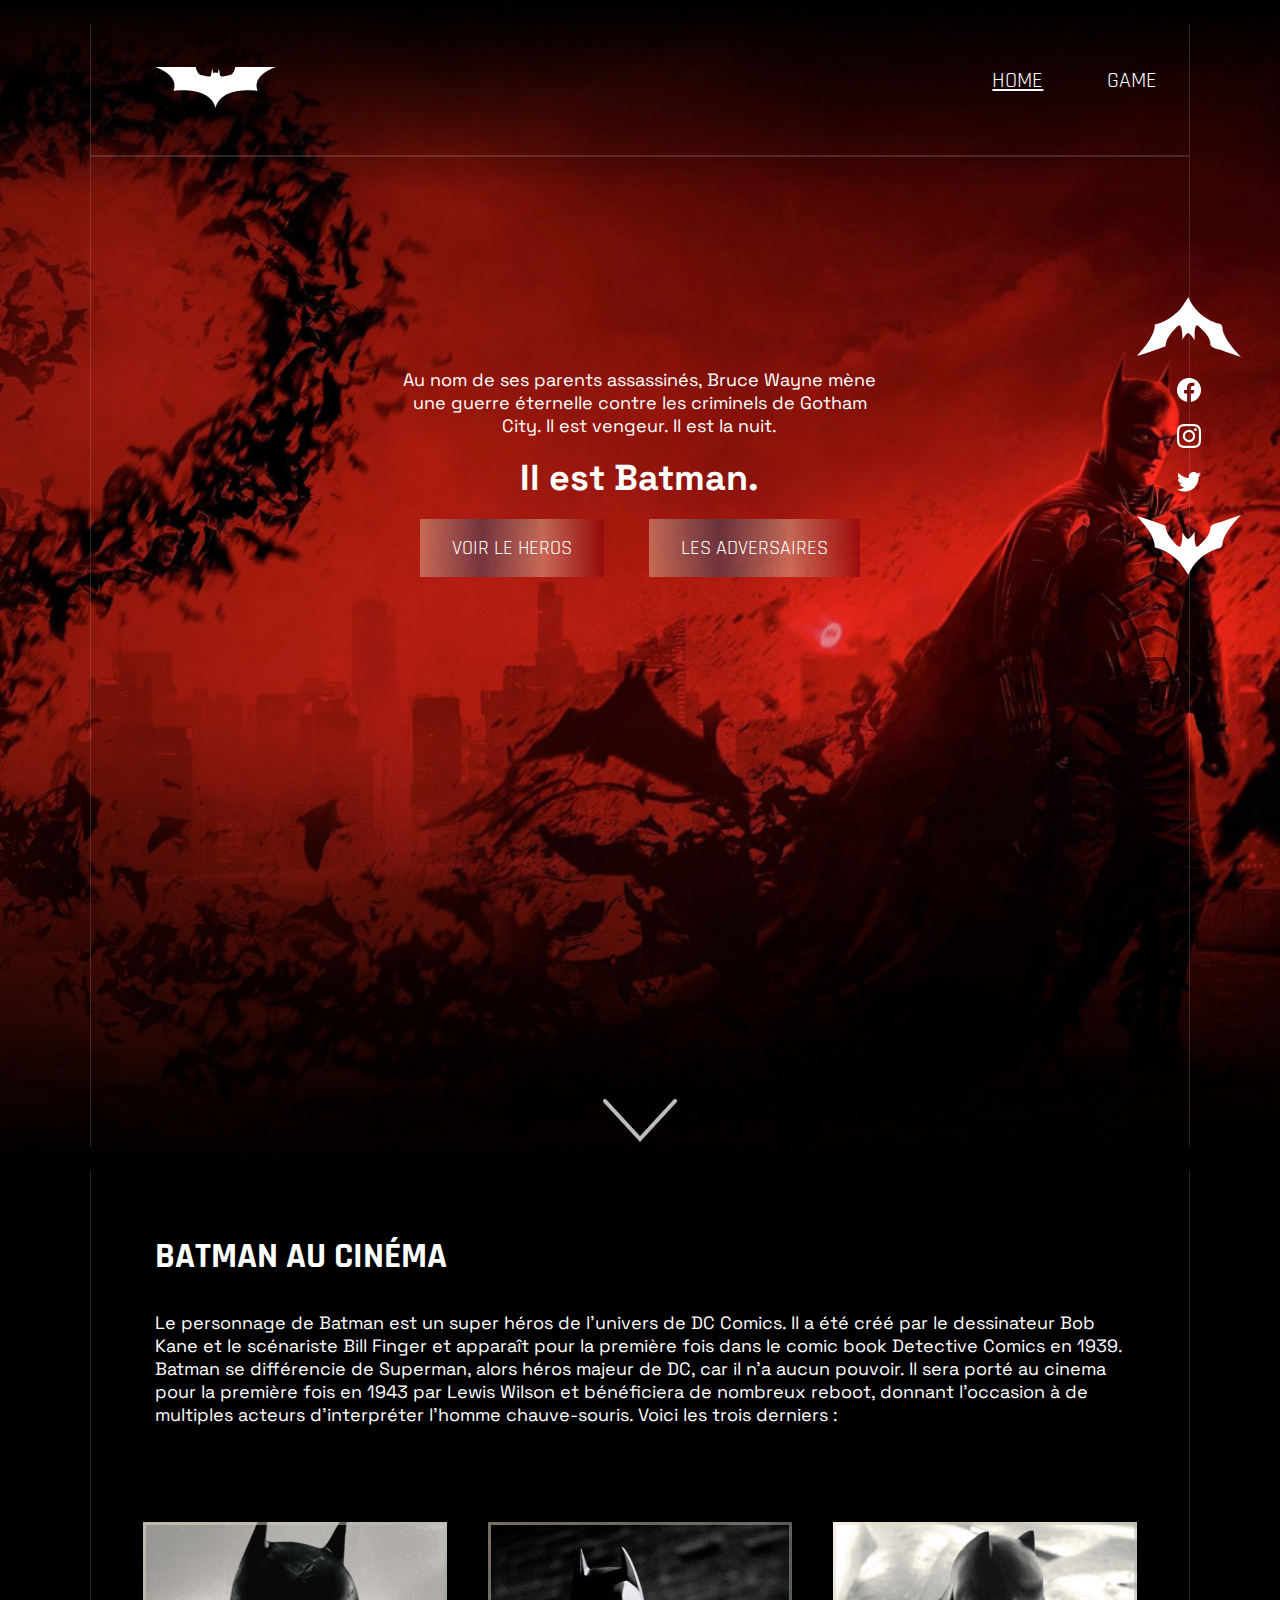
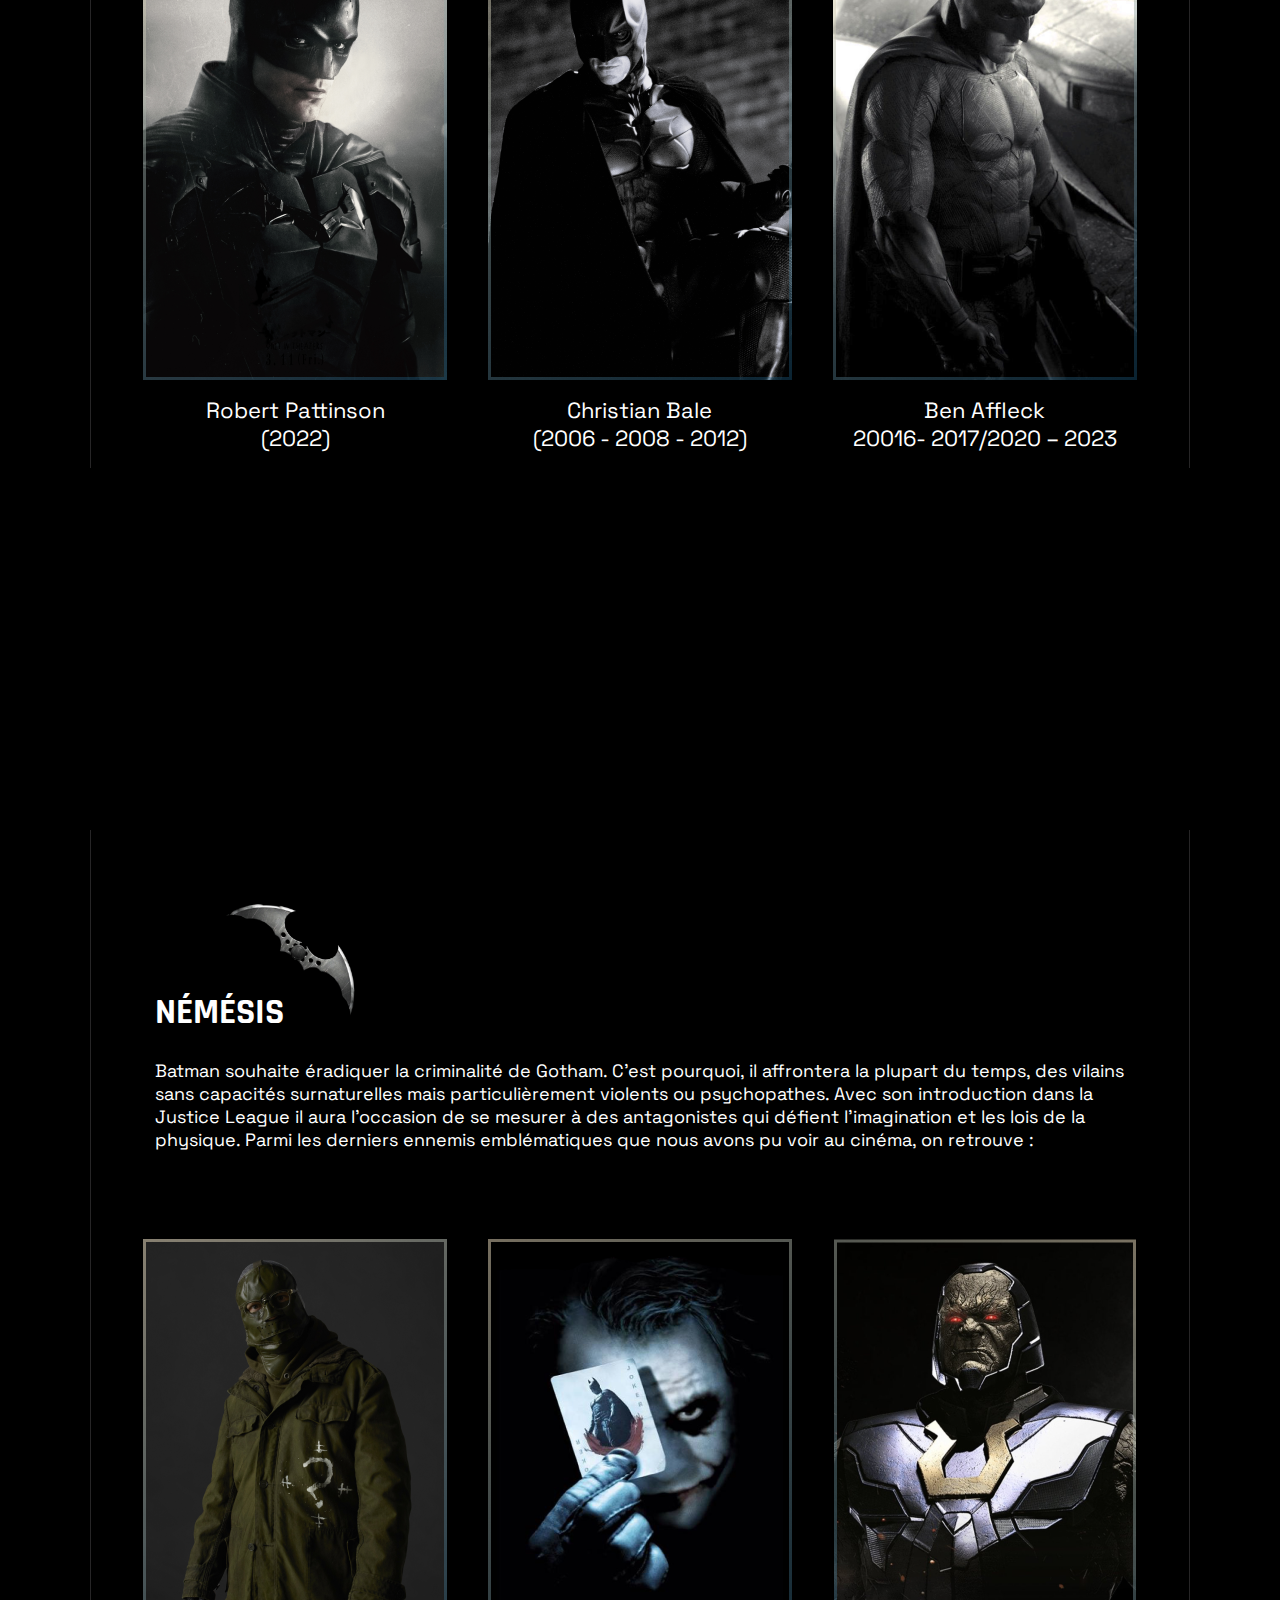
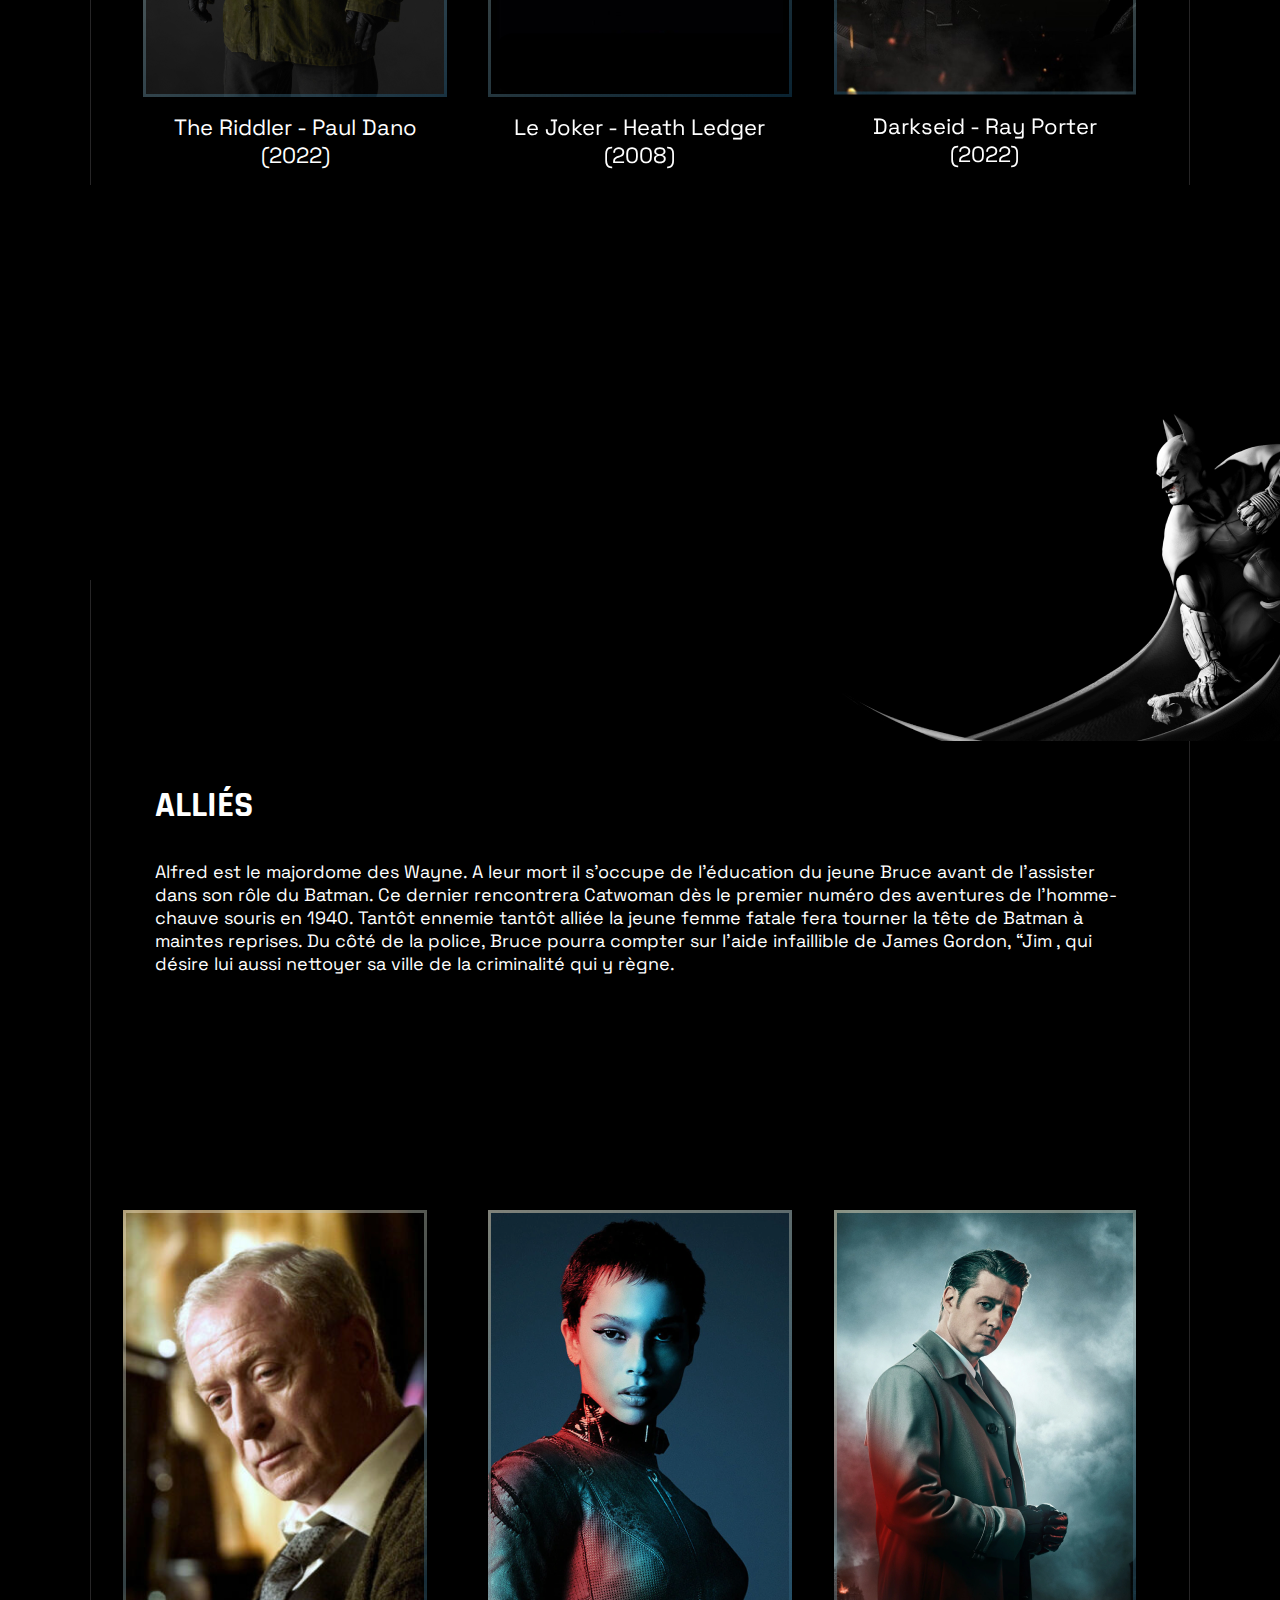
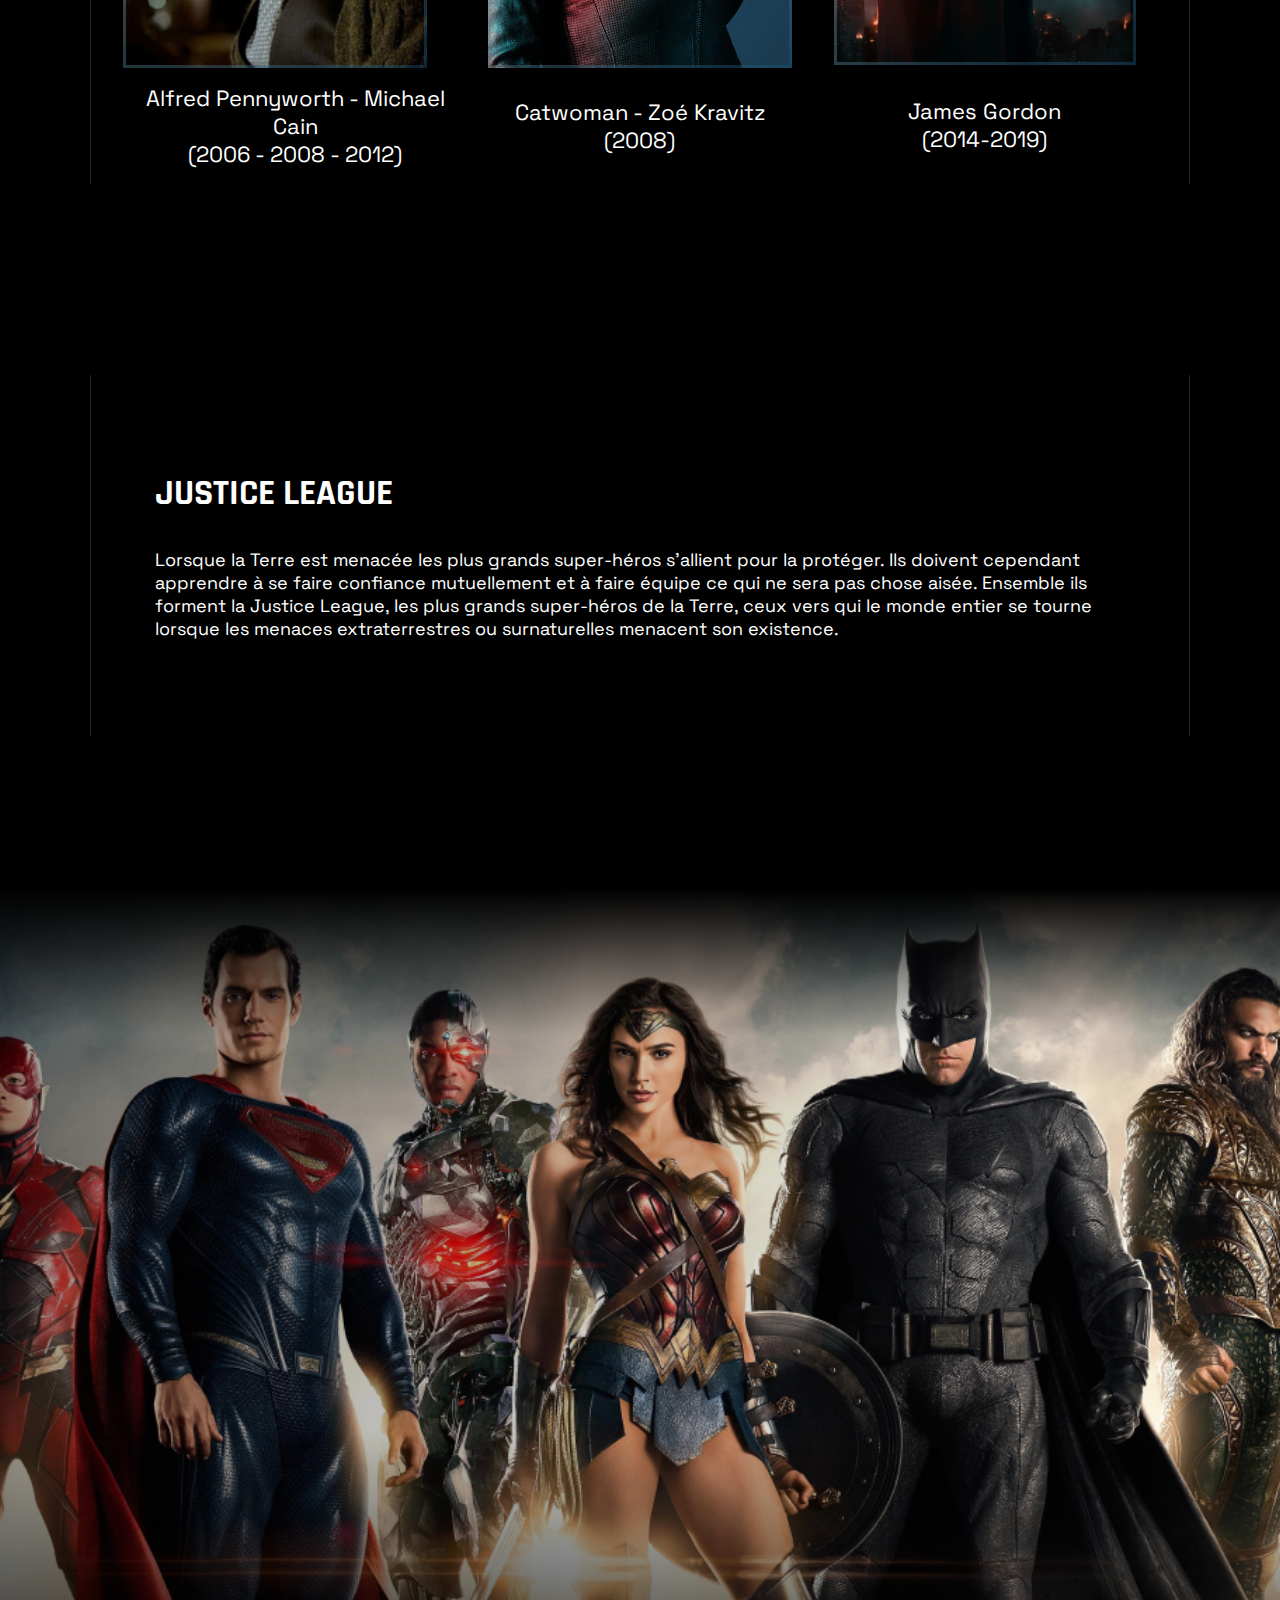
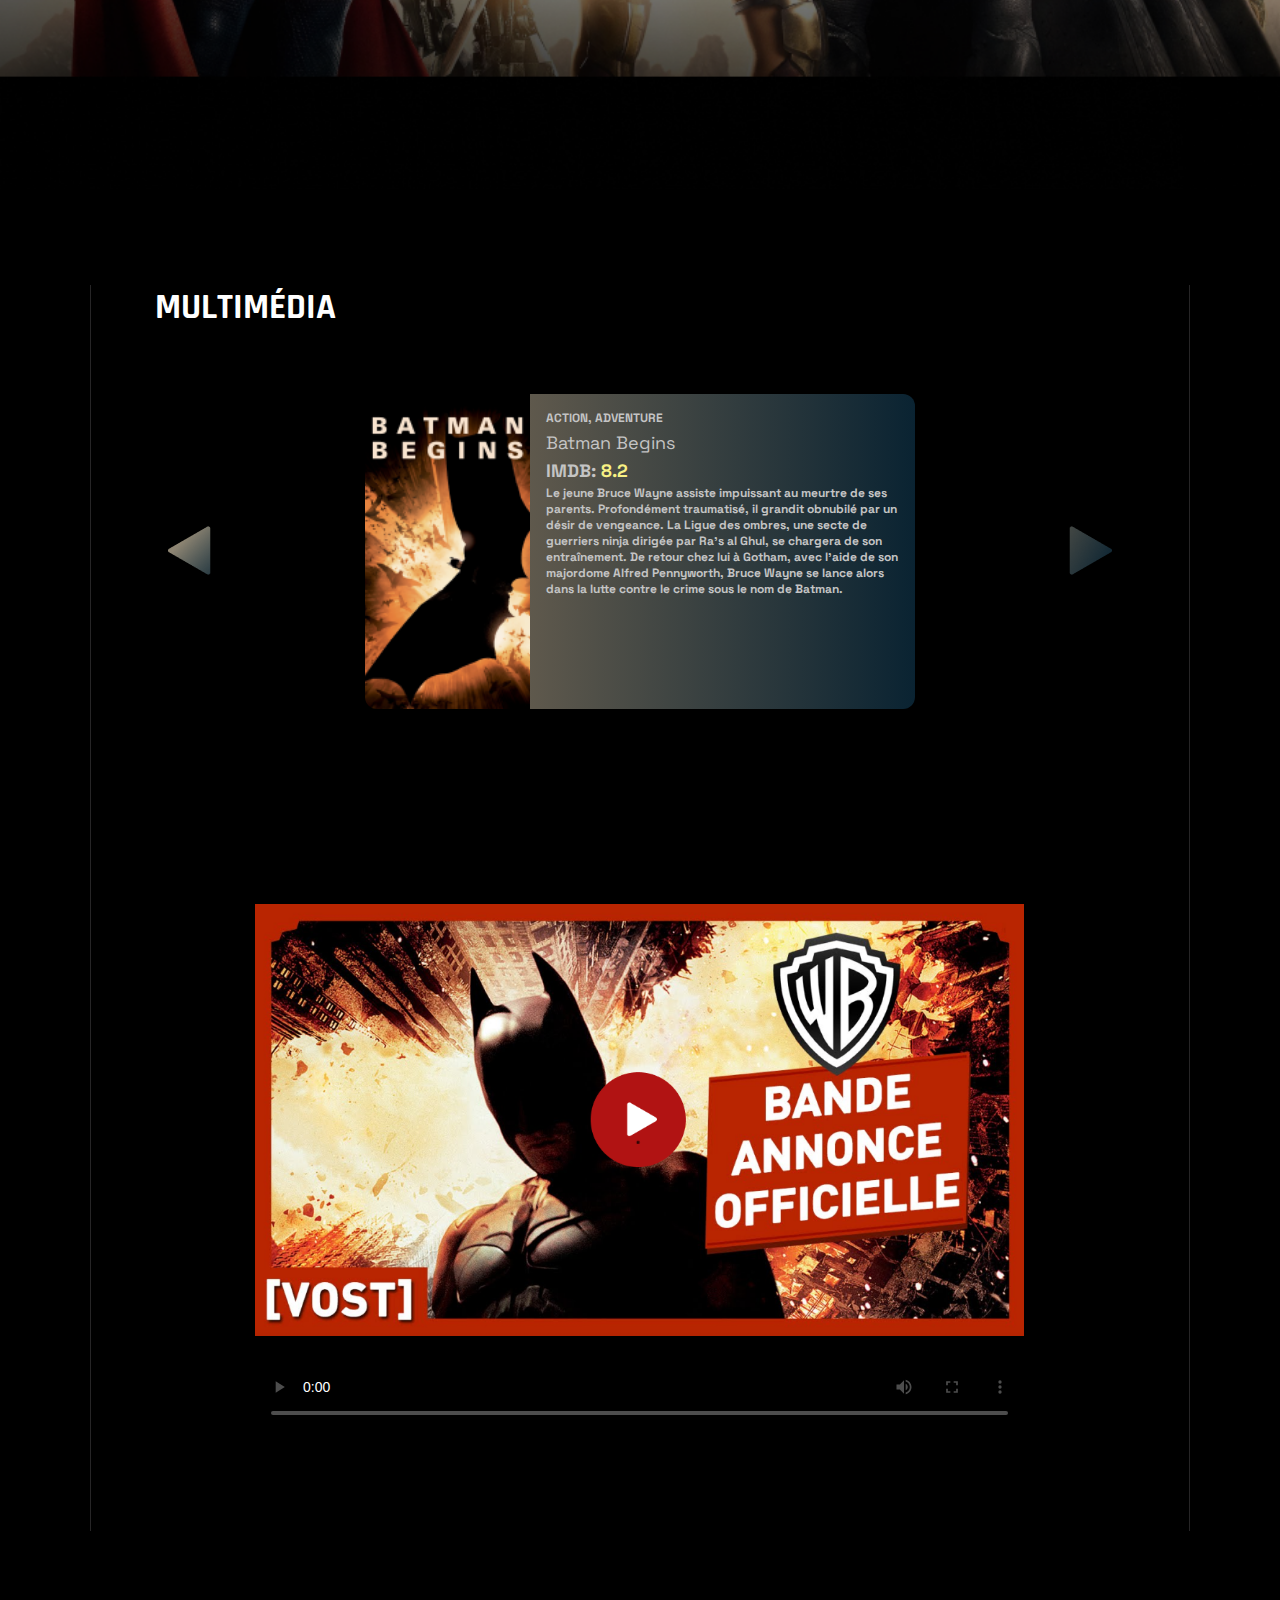
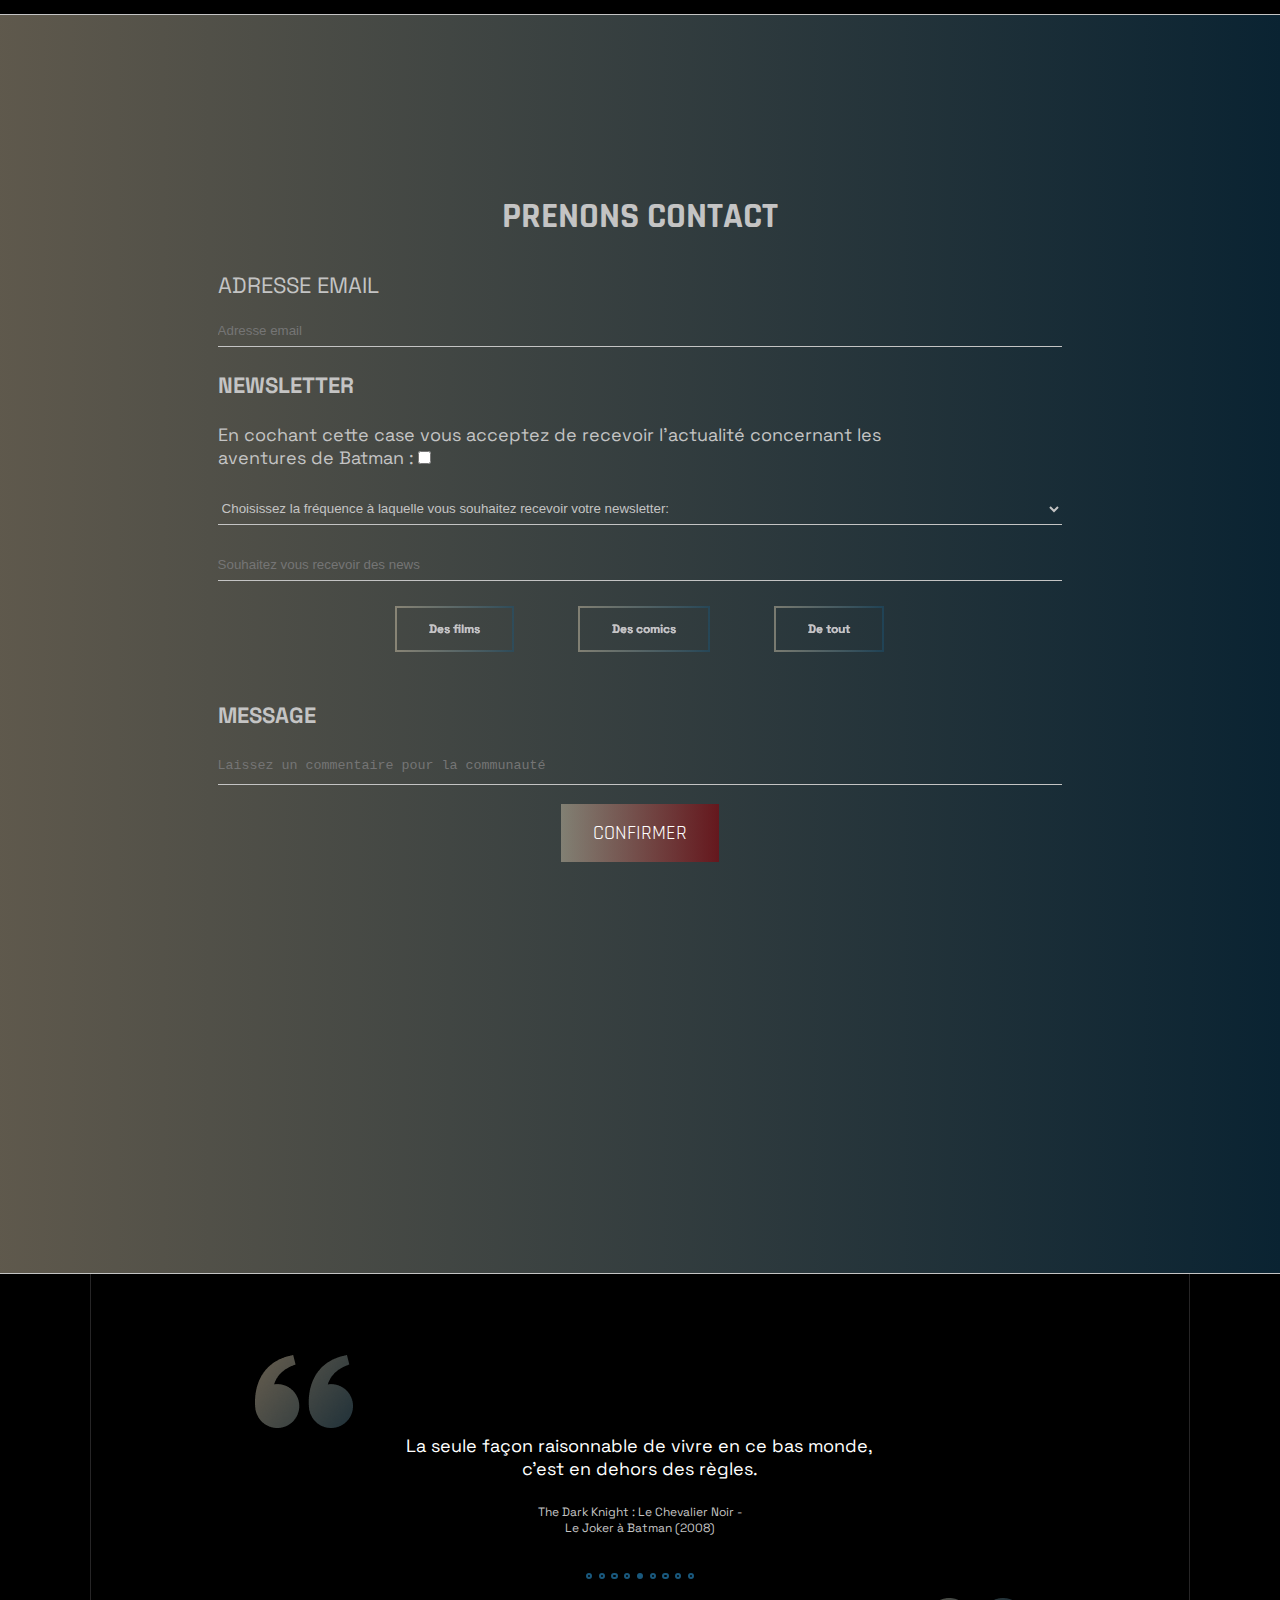
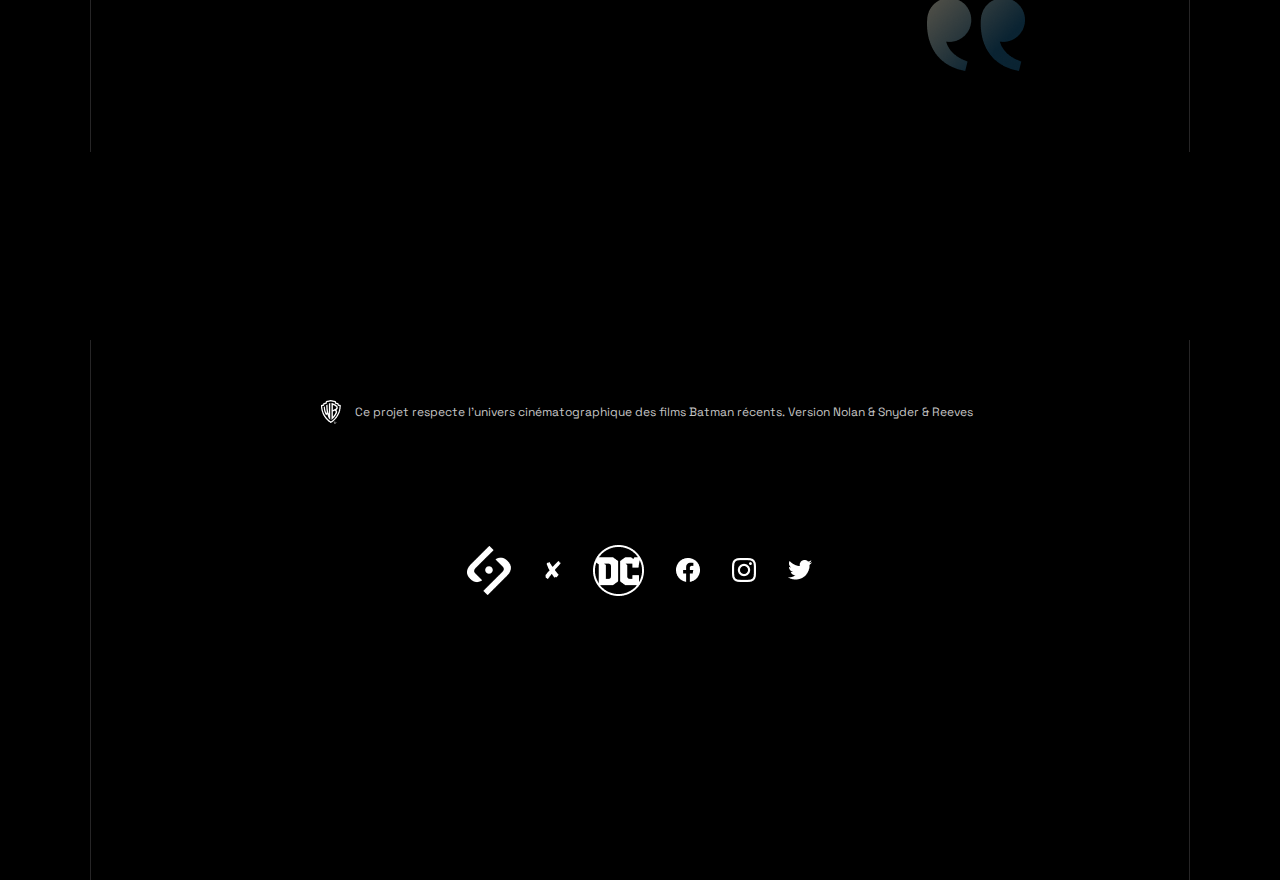
==== commit 2430b7f3: "I have done the hero game page" ====
--- a/index.html
+++ b/index.html
@@ -19,7 +19,7 @@
                 <div class="div two">
                     <ul>
                         <li><a href="#">home</a></li>
-                        <li><a href="#">game</a></li>
+                        <li><a href="./Pages/game.html">game</a></li>
                     </ul>
                 </div>
             </section>
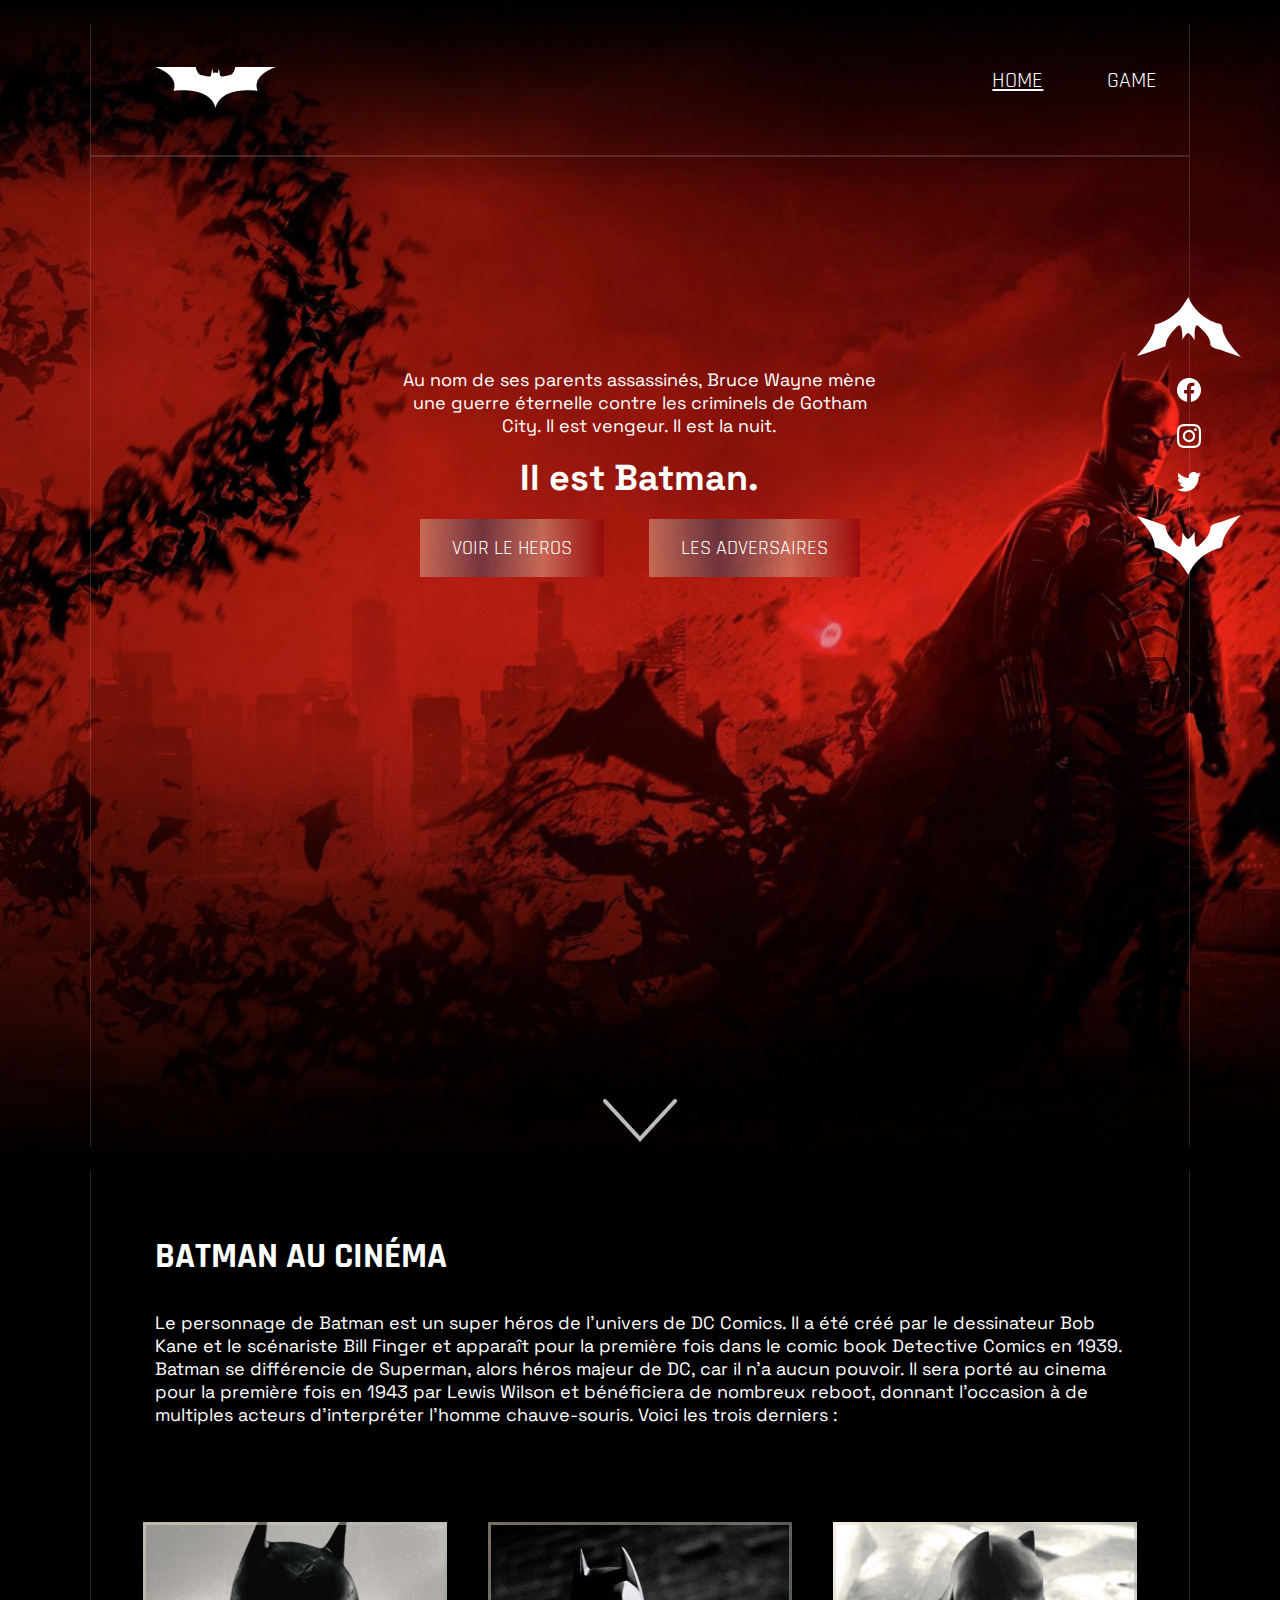
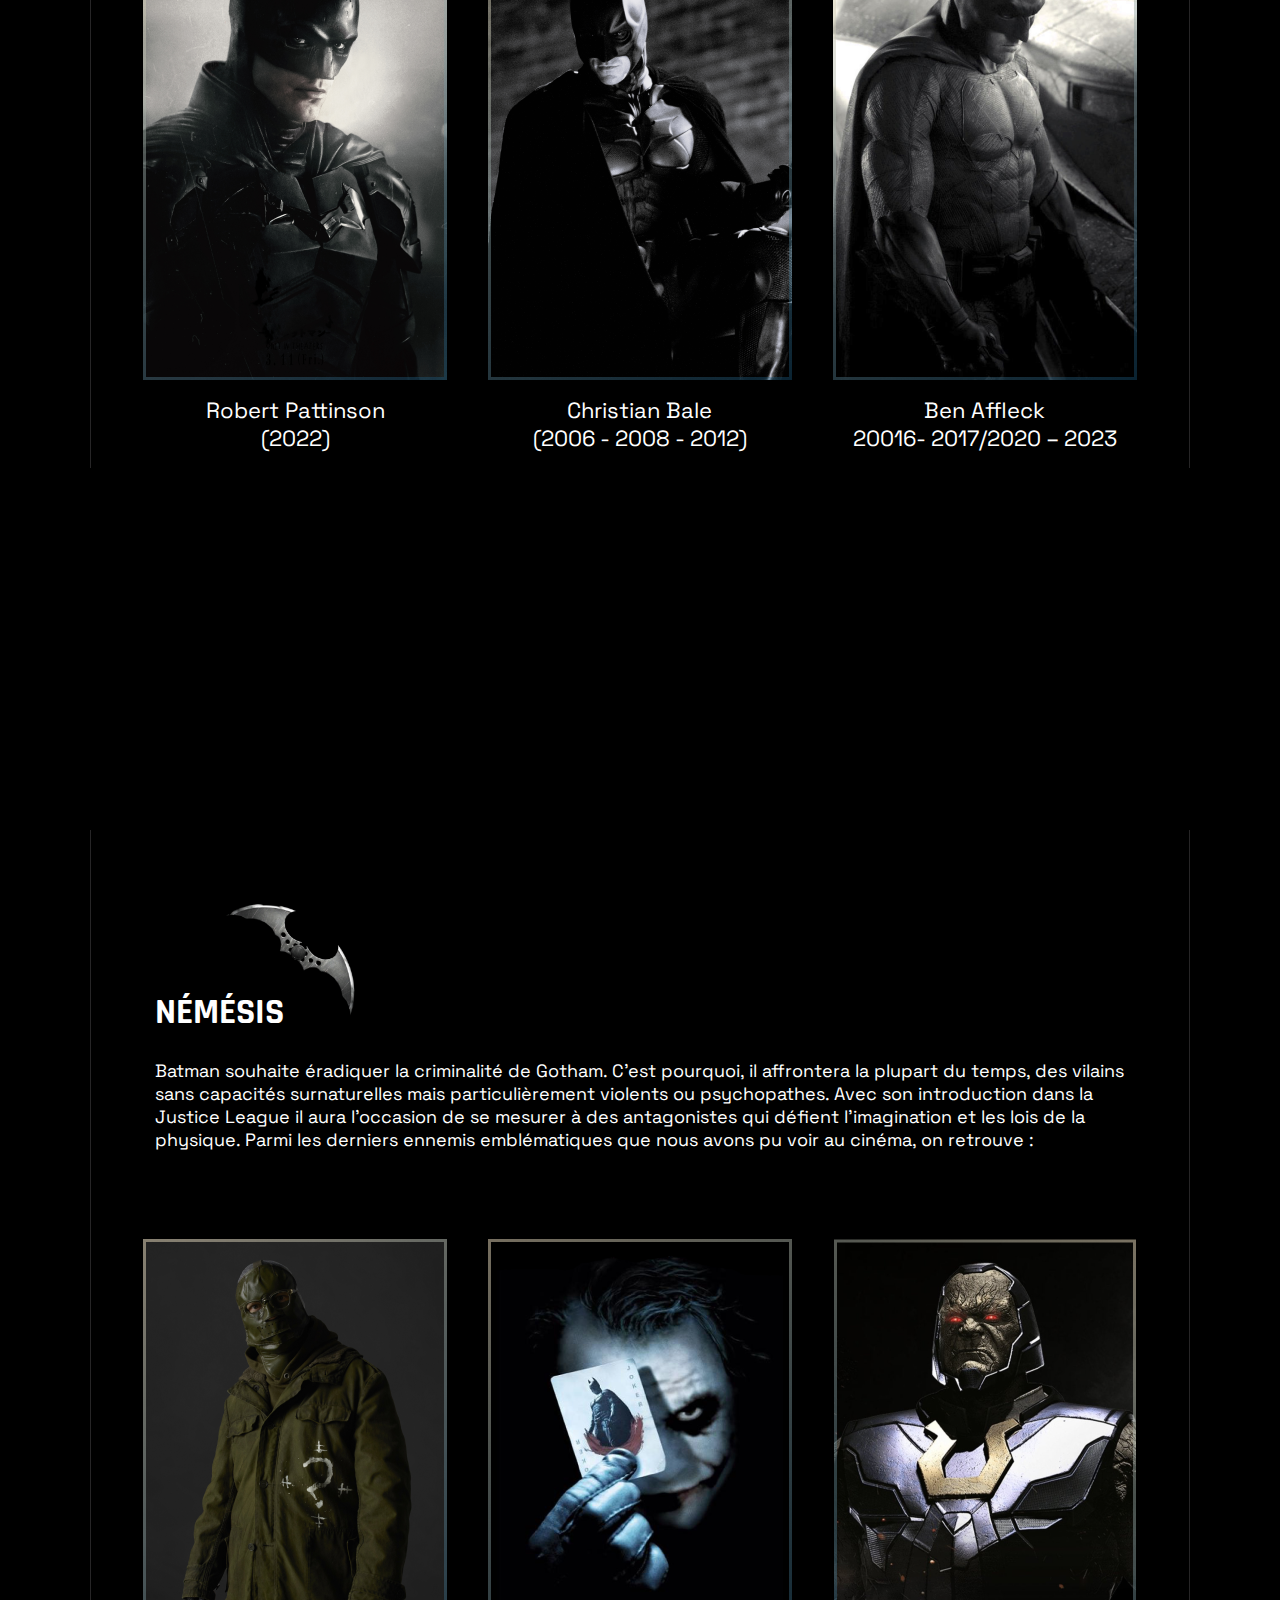
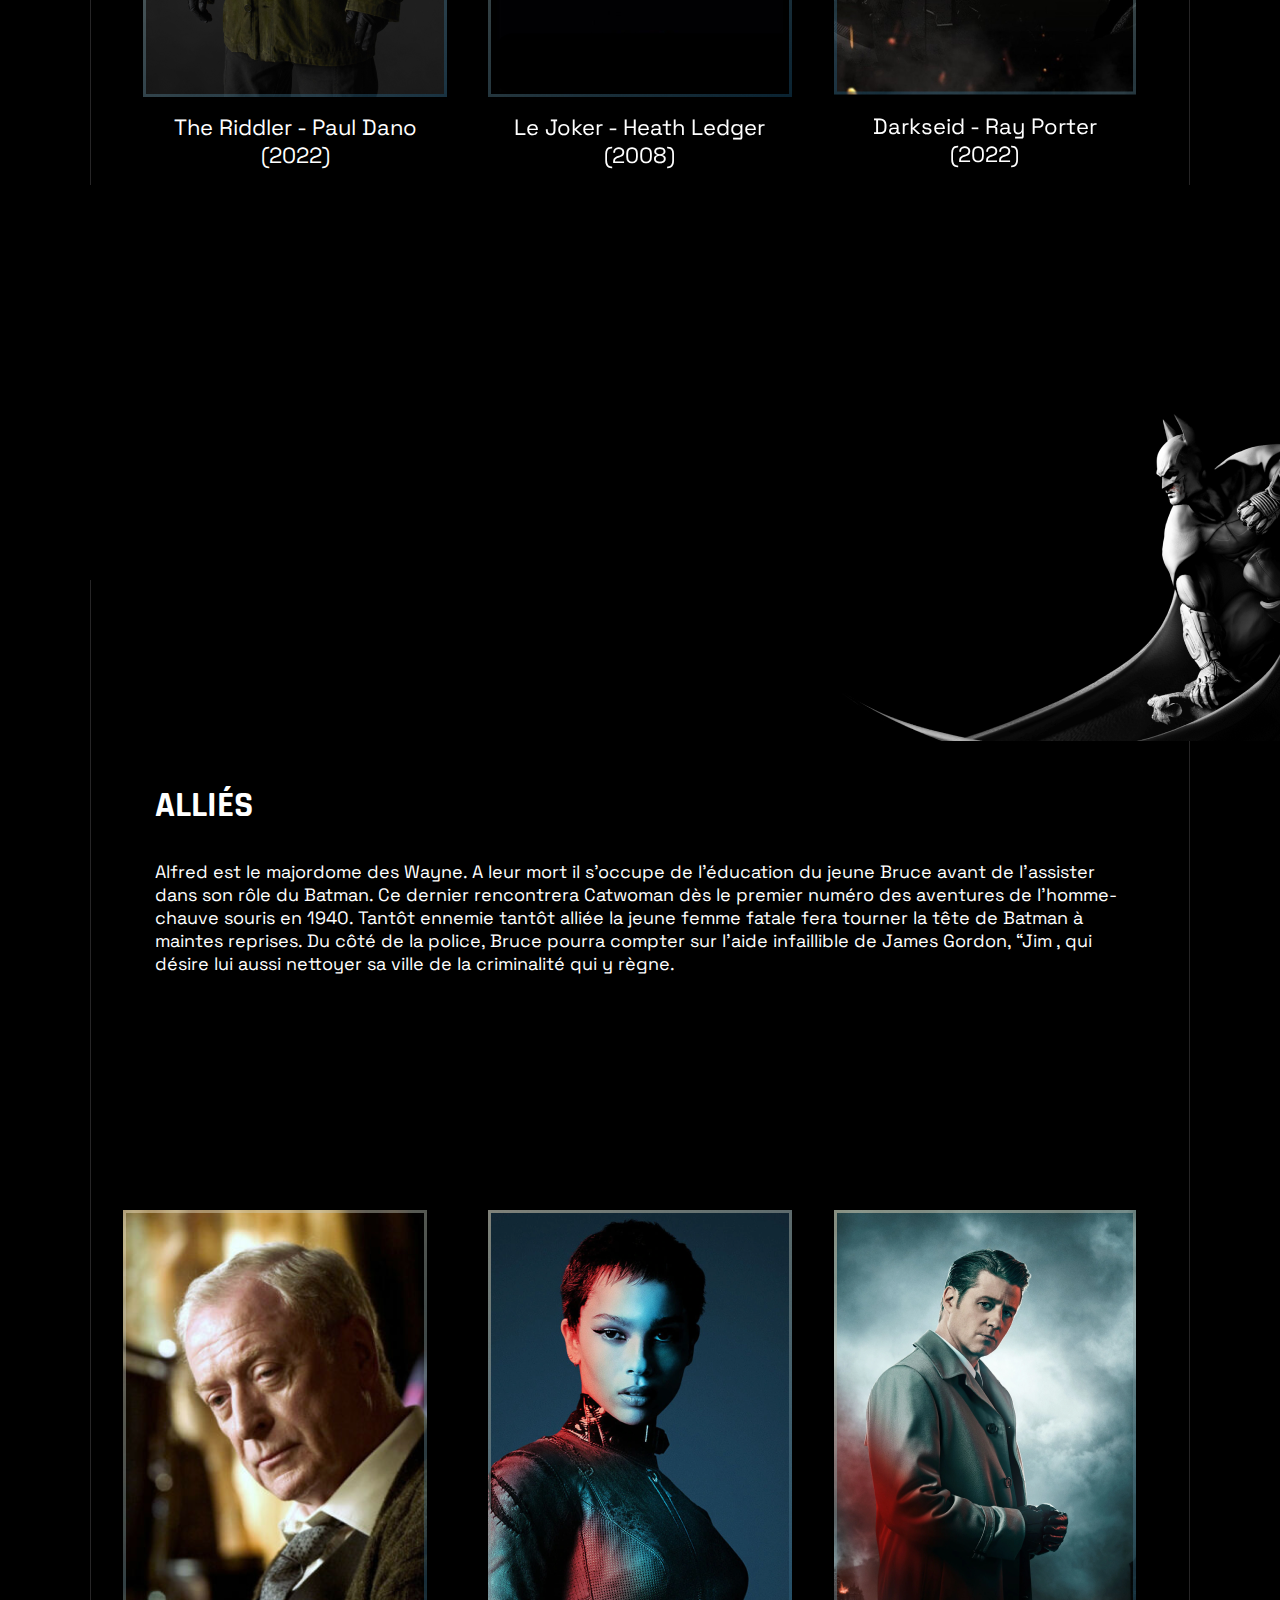
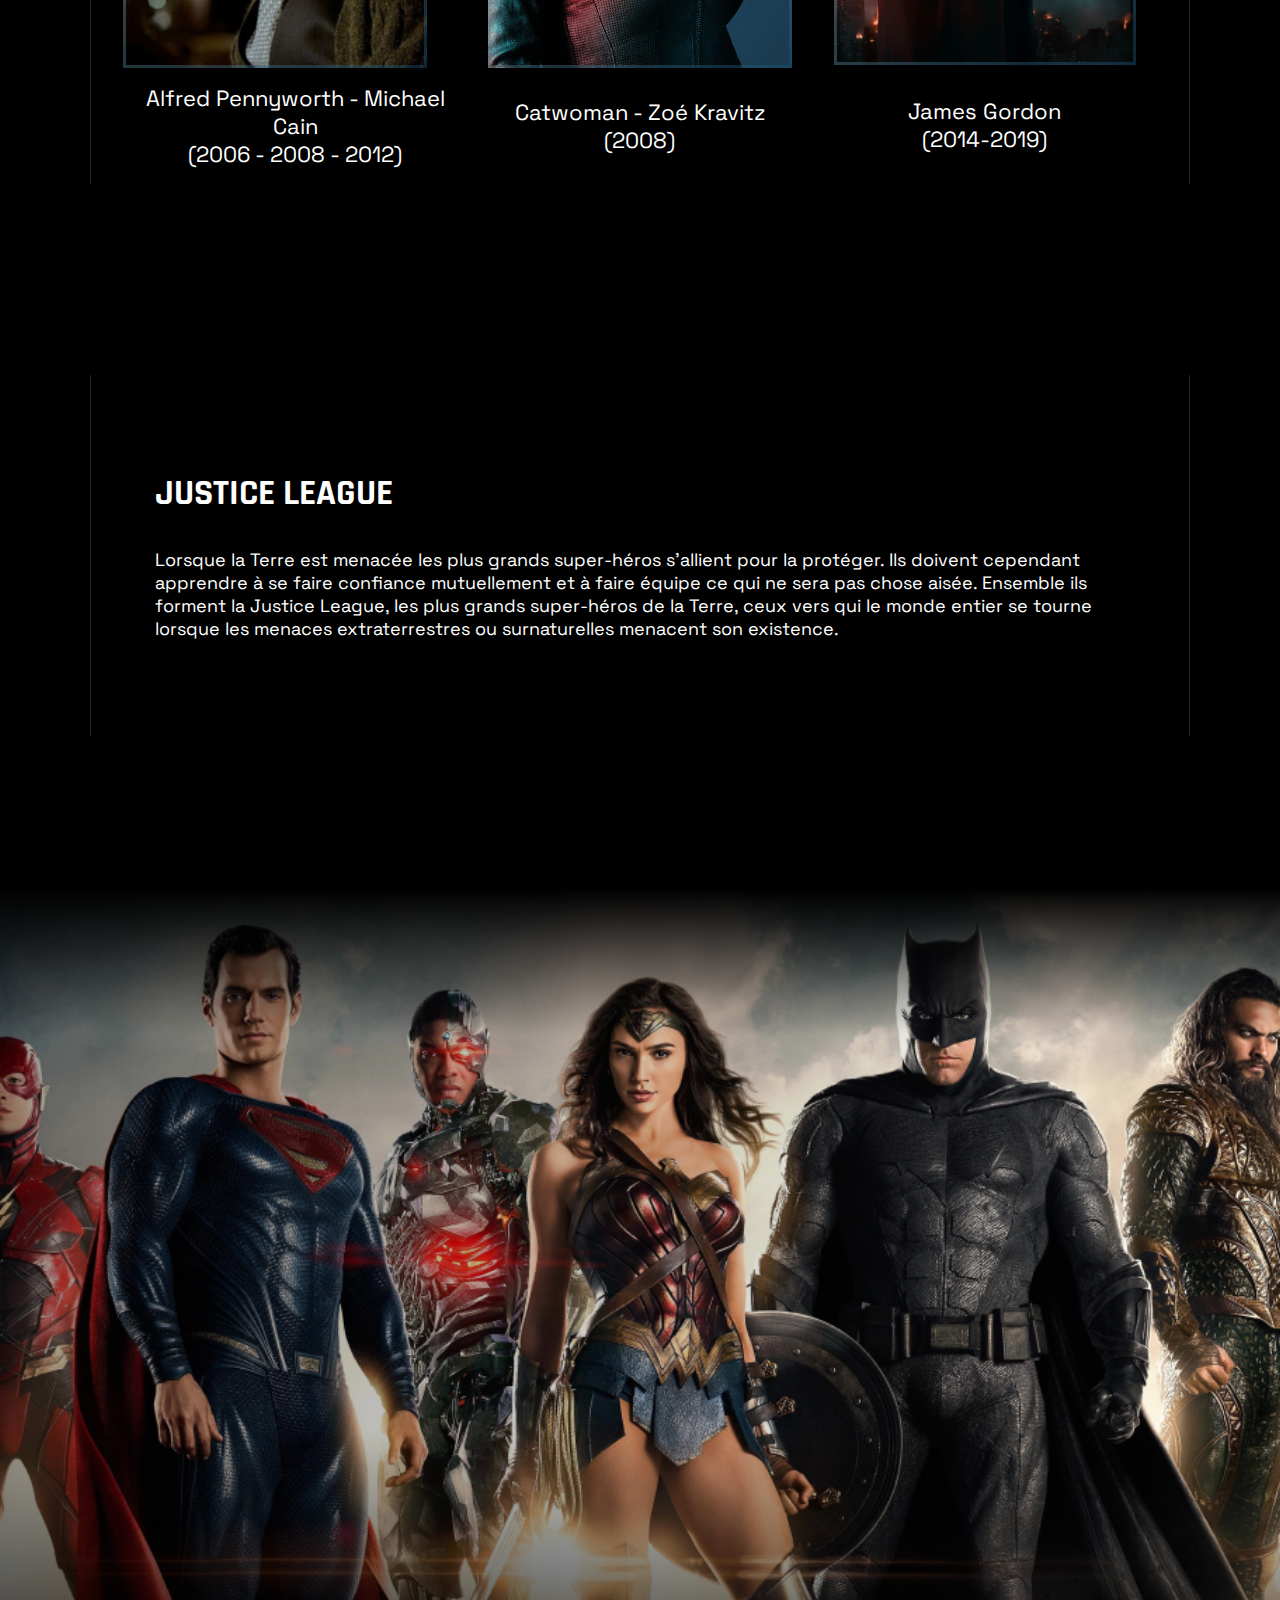
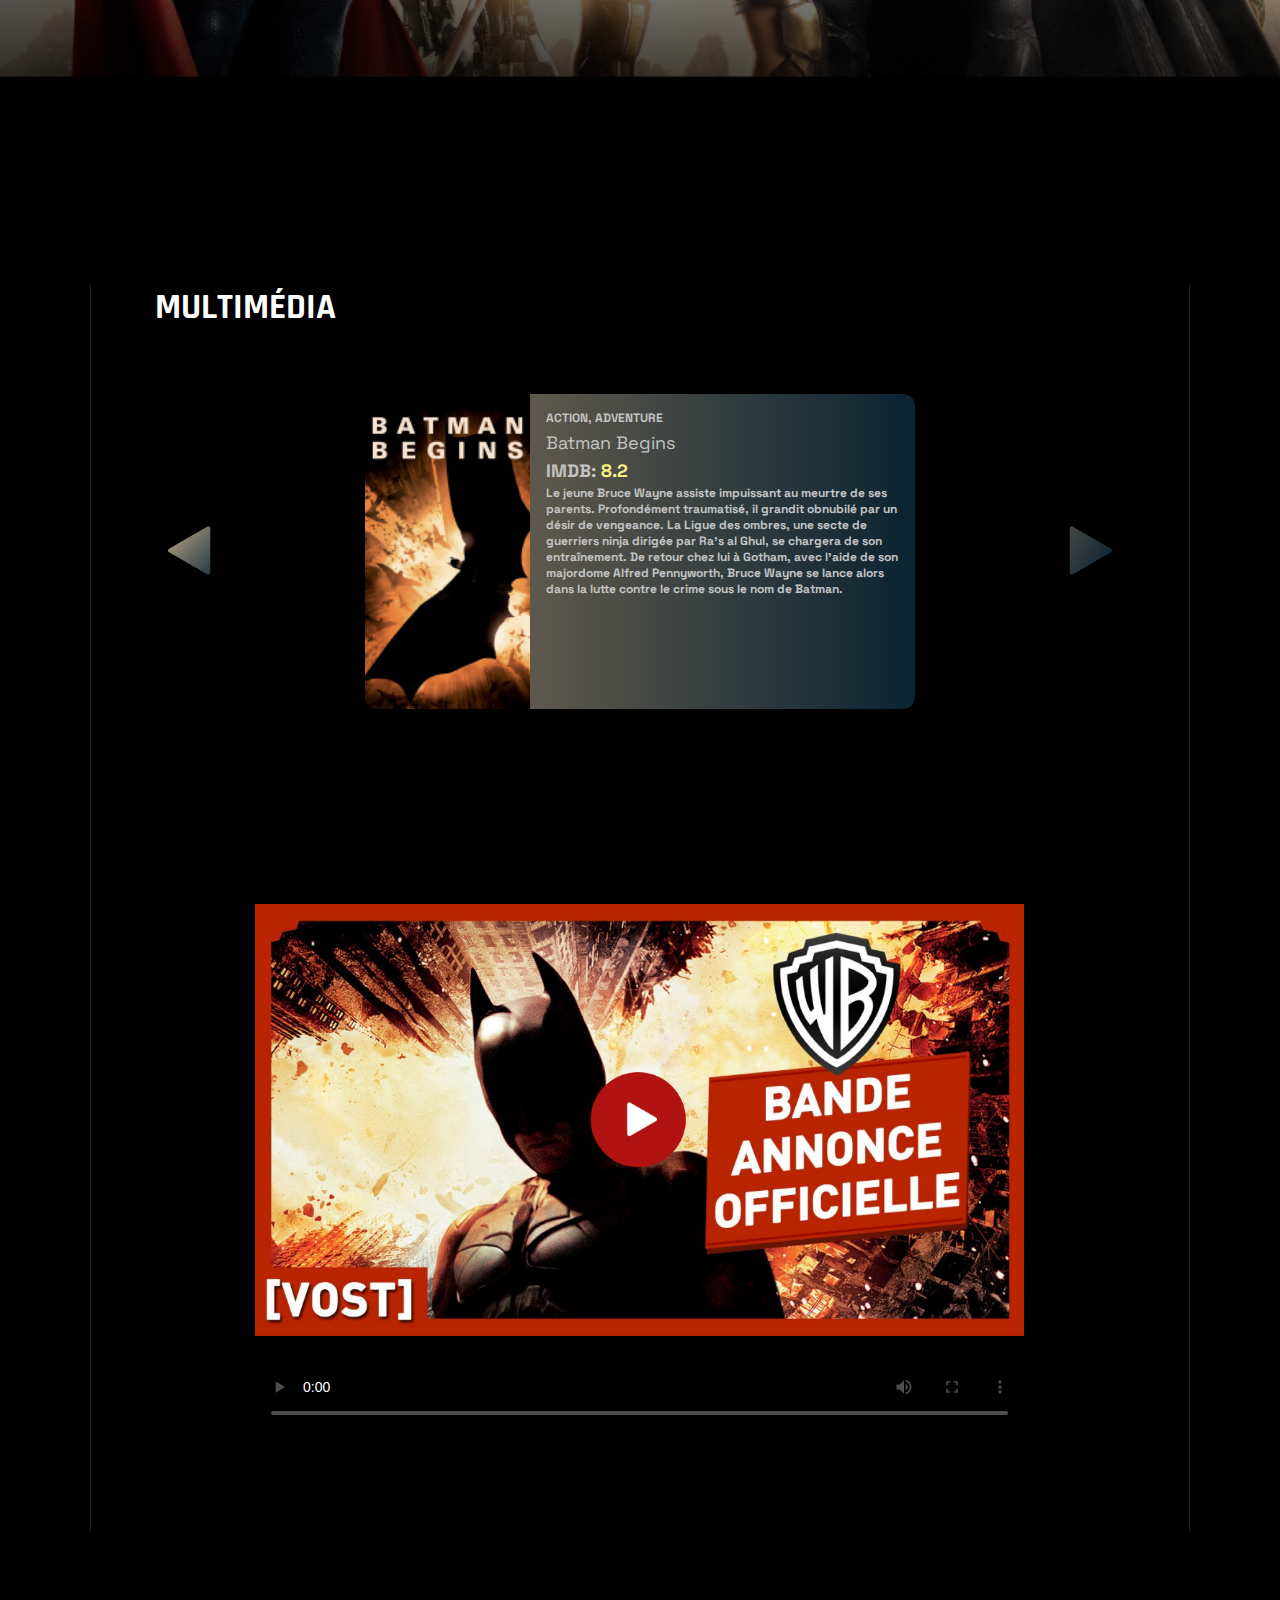
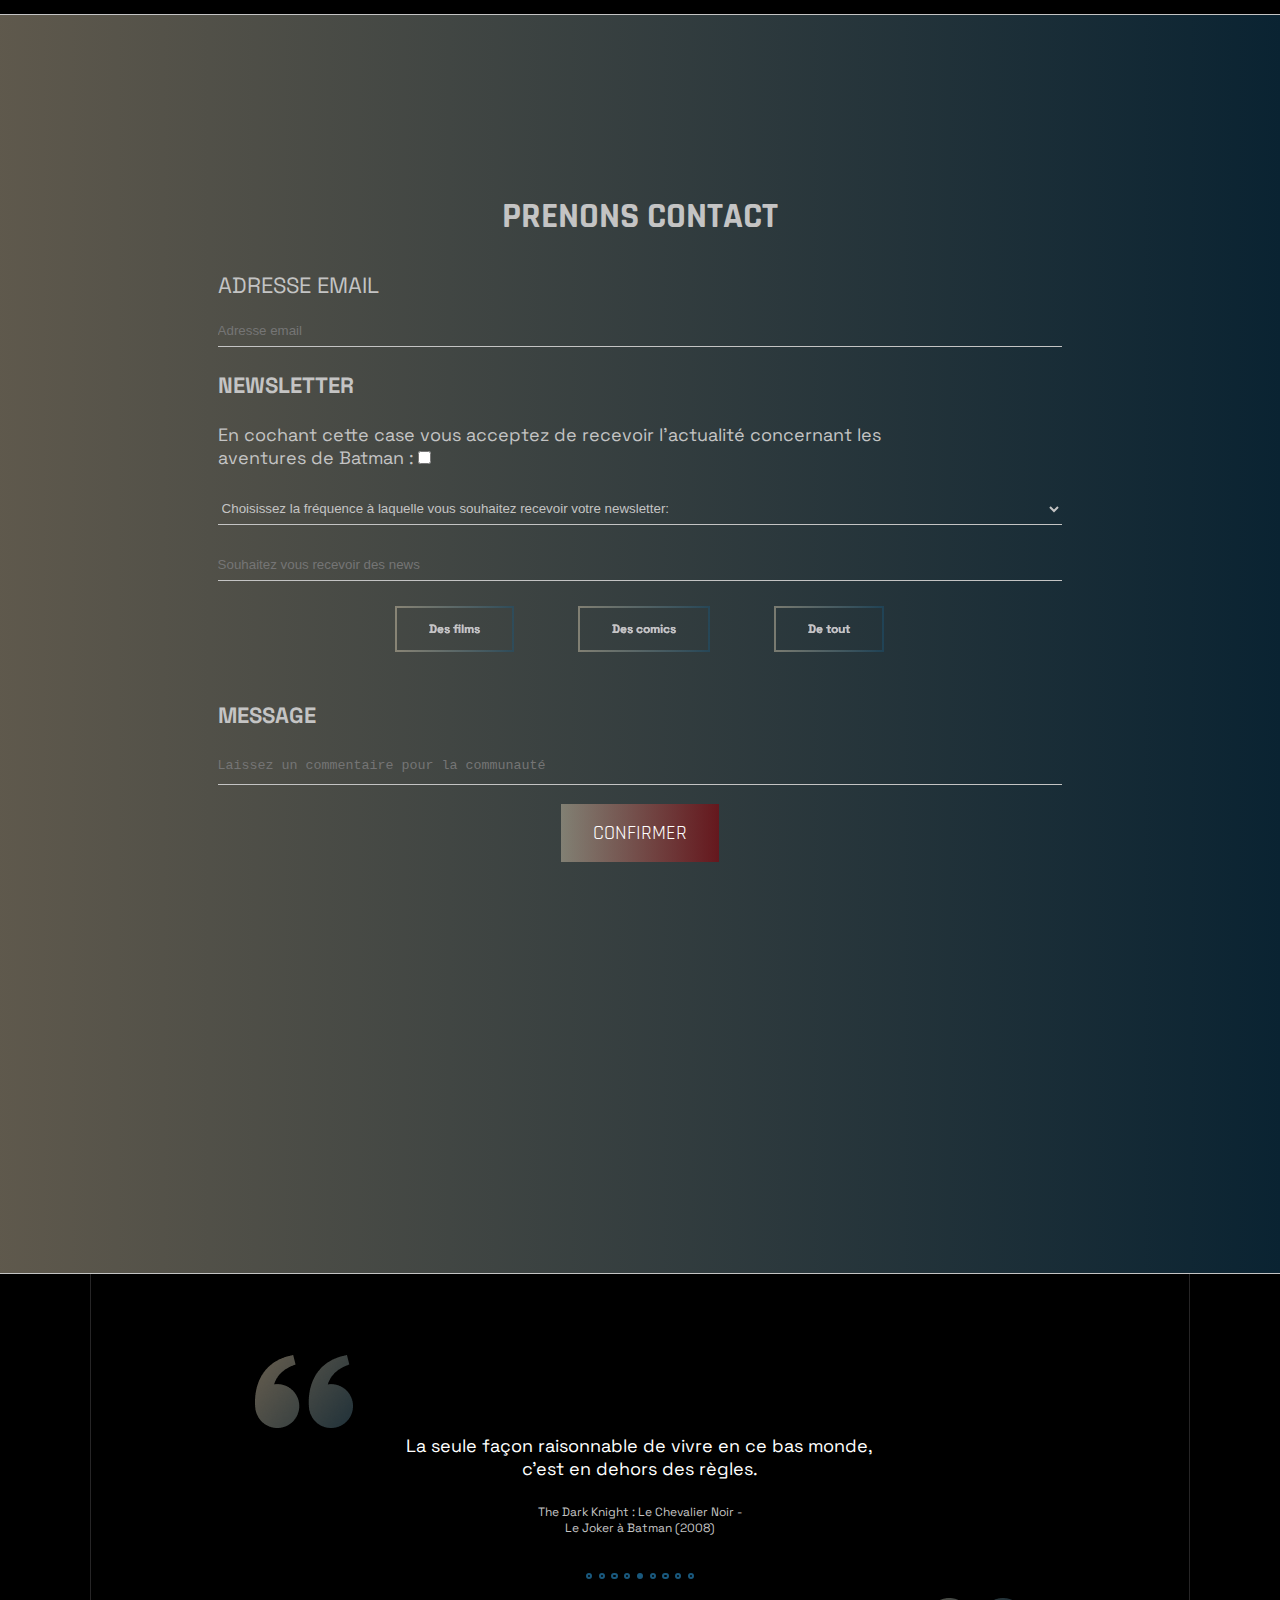
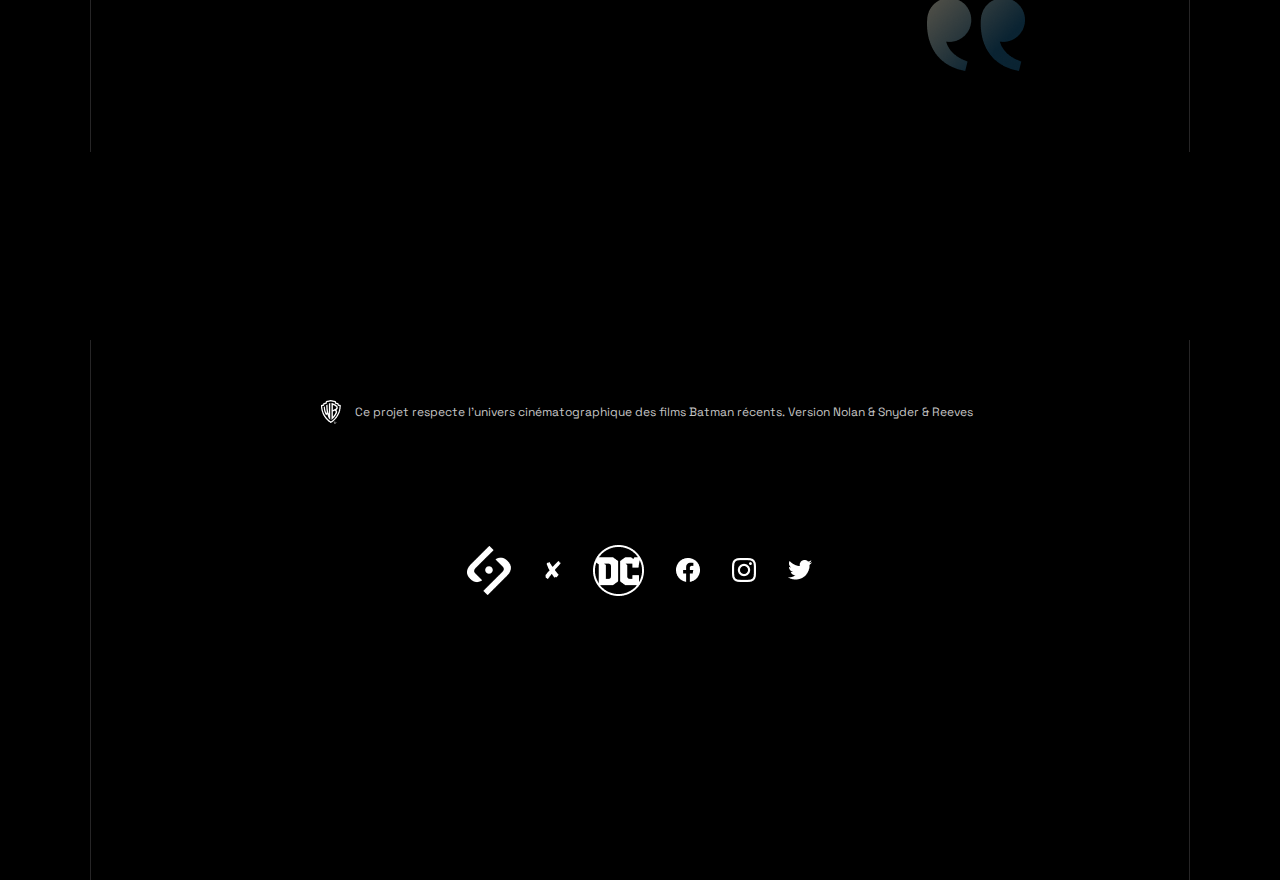
==== commit d205b7f3: "I have done but the background is the rest" ====
--- a/index.html
+++ b/index.html
@@ -19,7 +19,7 @@
                 <div class="div two">
                     <ul>
                         <li><a href="#">home</a></li>
-                        <li><a href="./Pages/game.html">game</a></li>
+                        <li><a href="./Pages/coverGame.html">game</a></li>
                     </ul>
                 </div>
             </section>
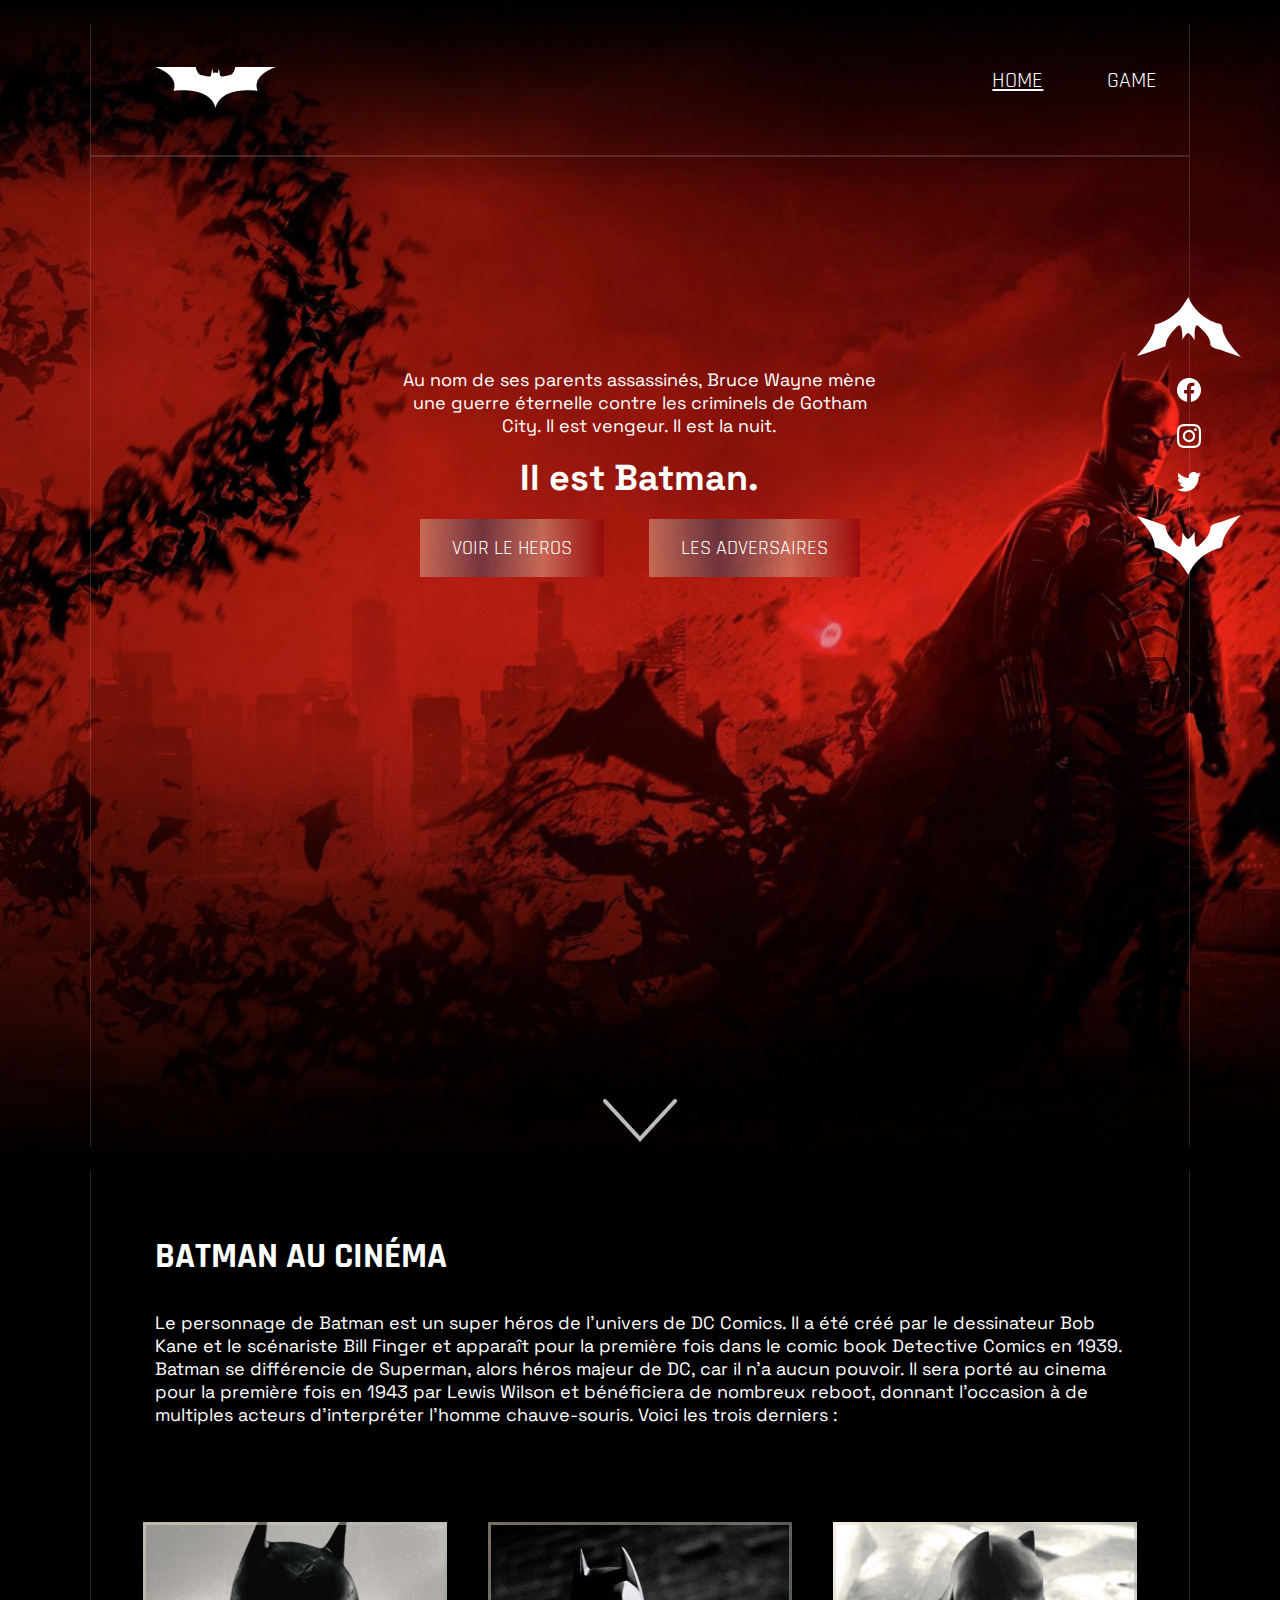
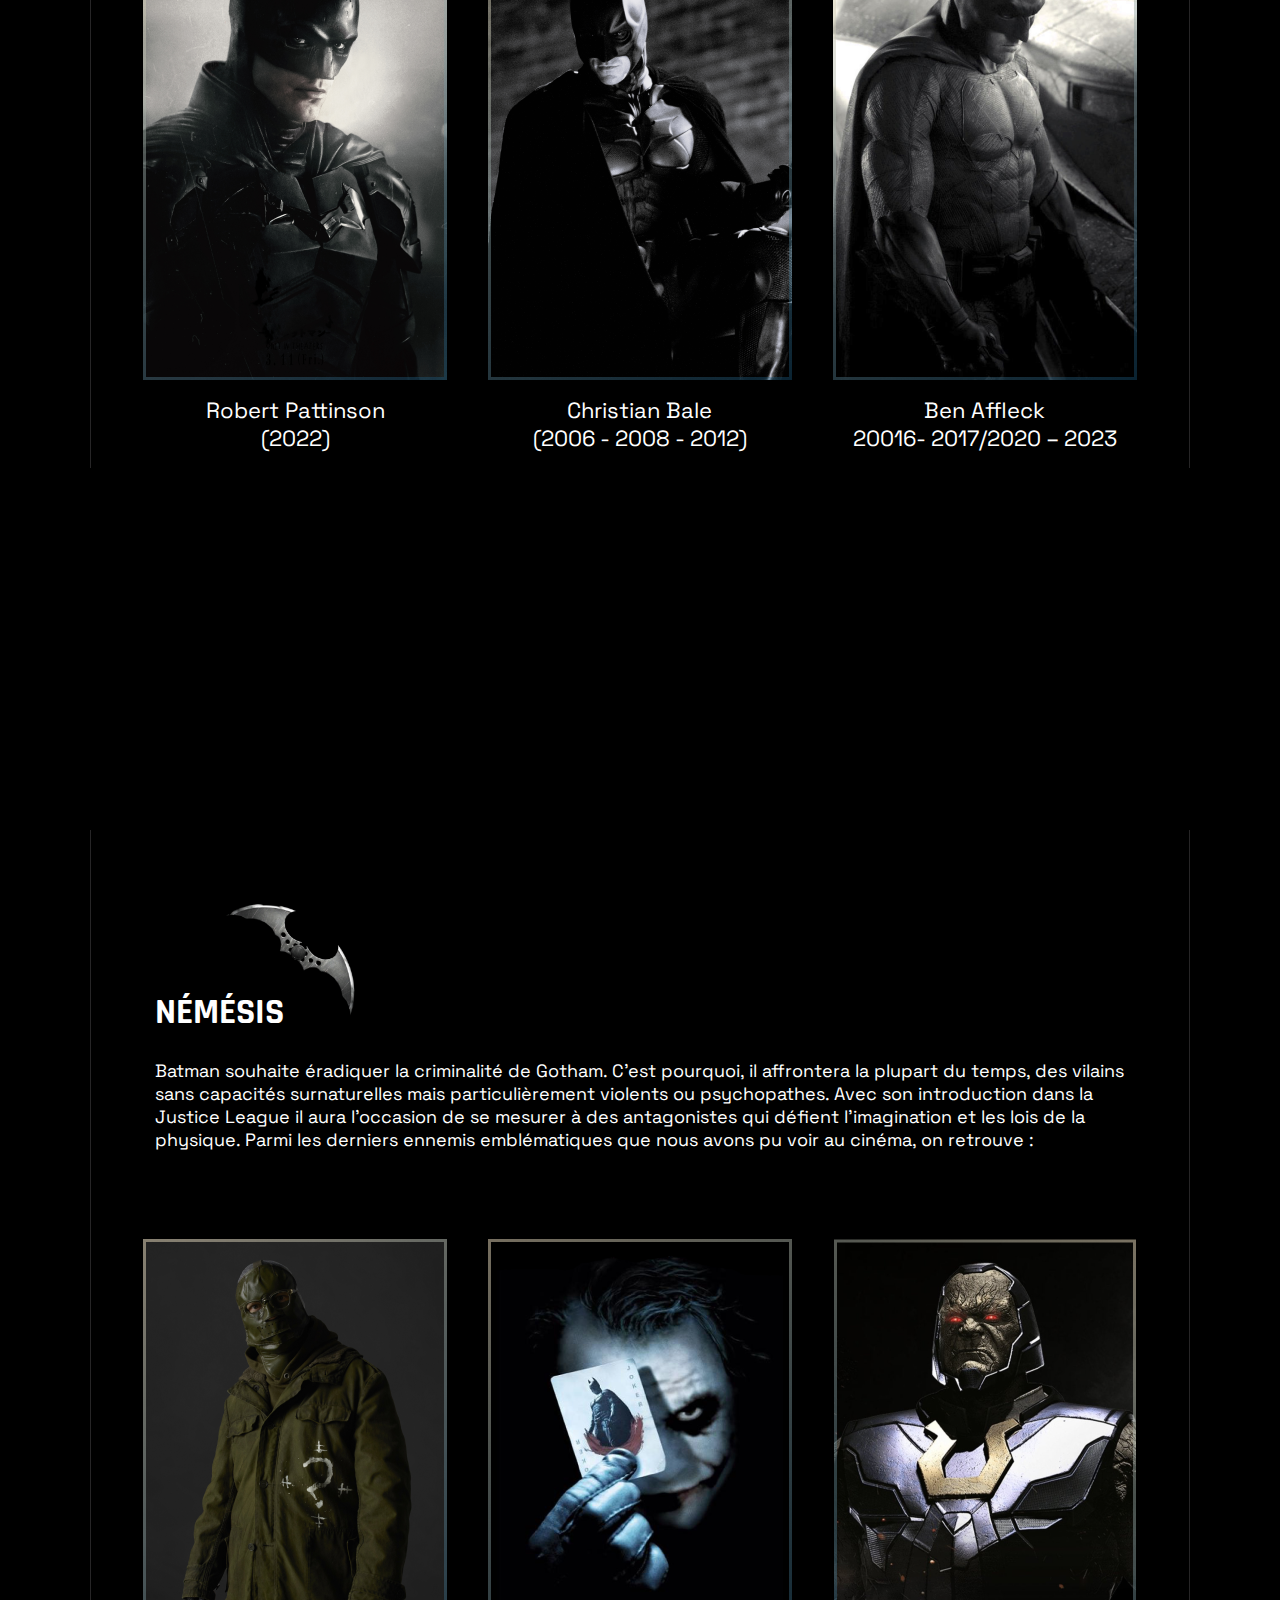
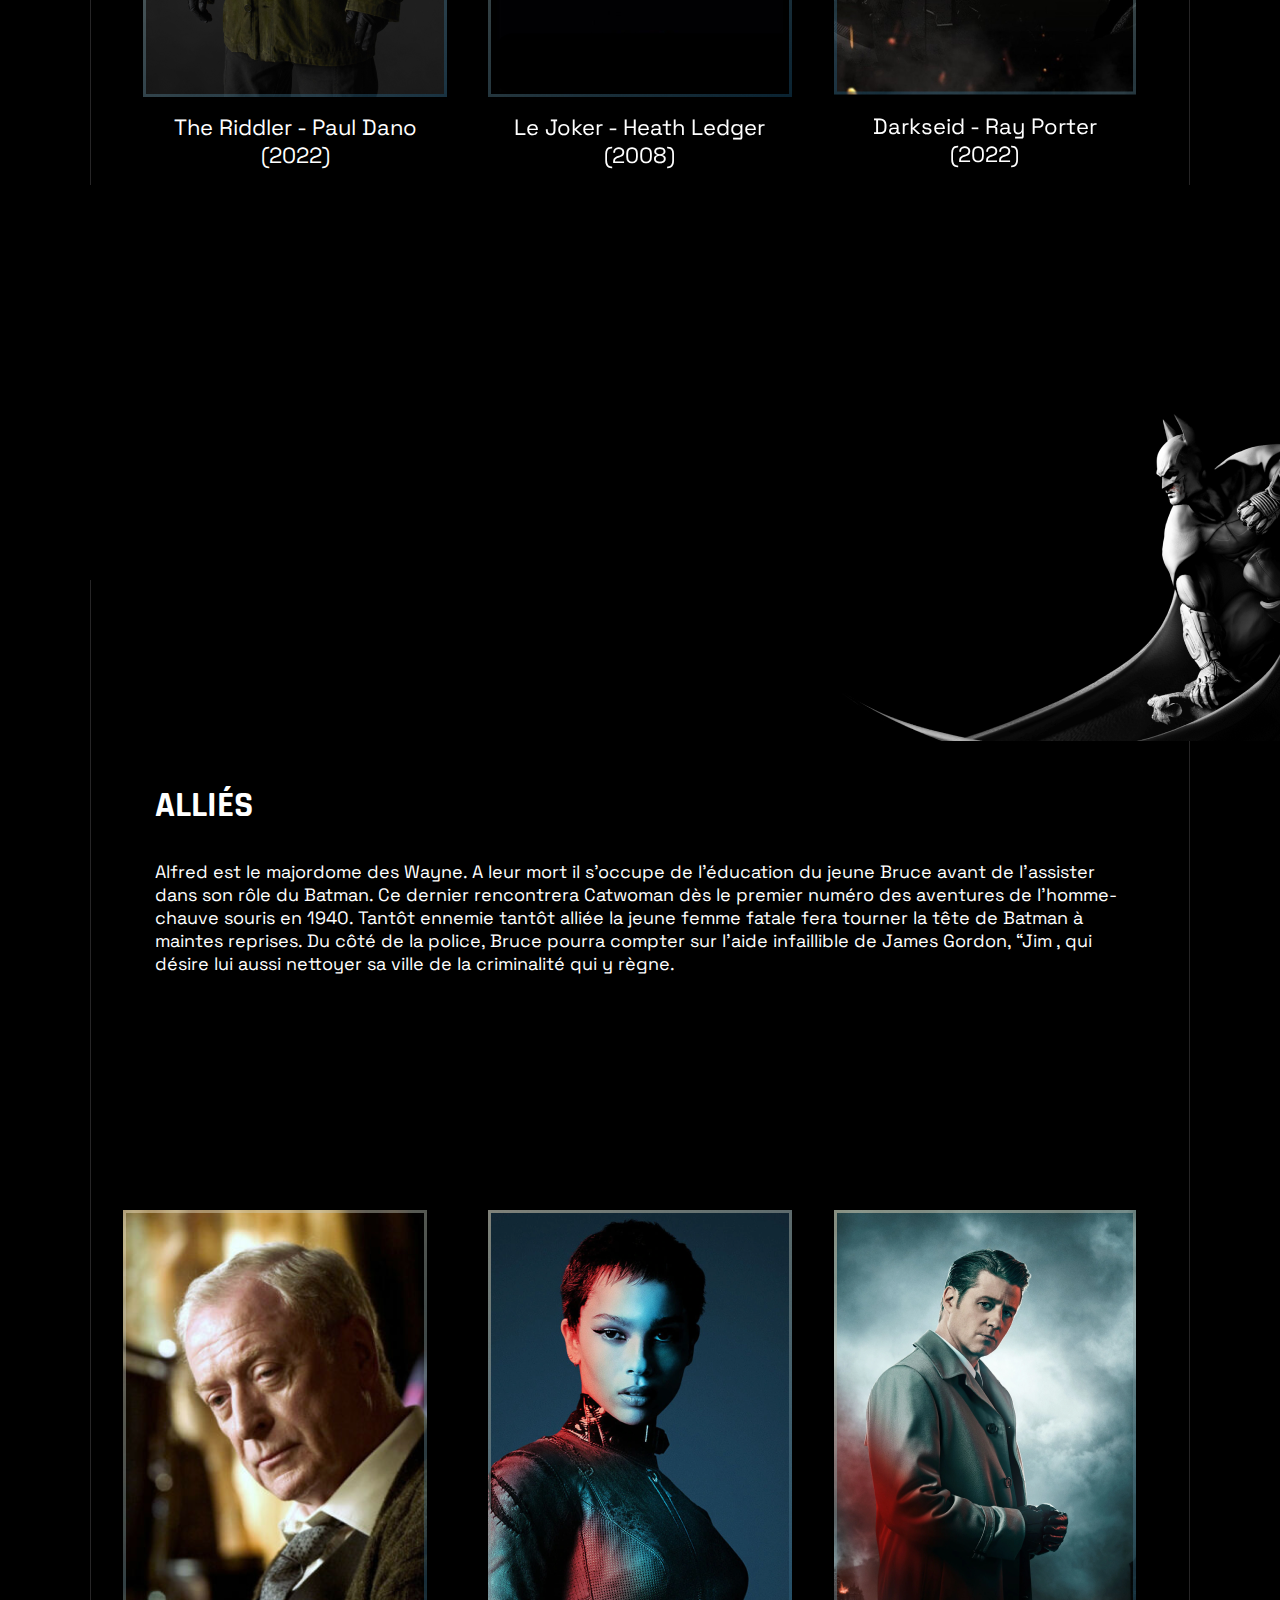
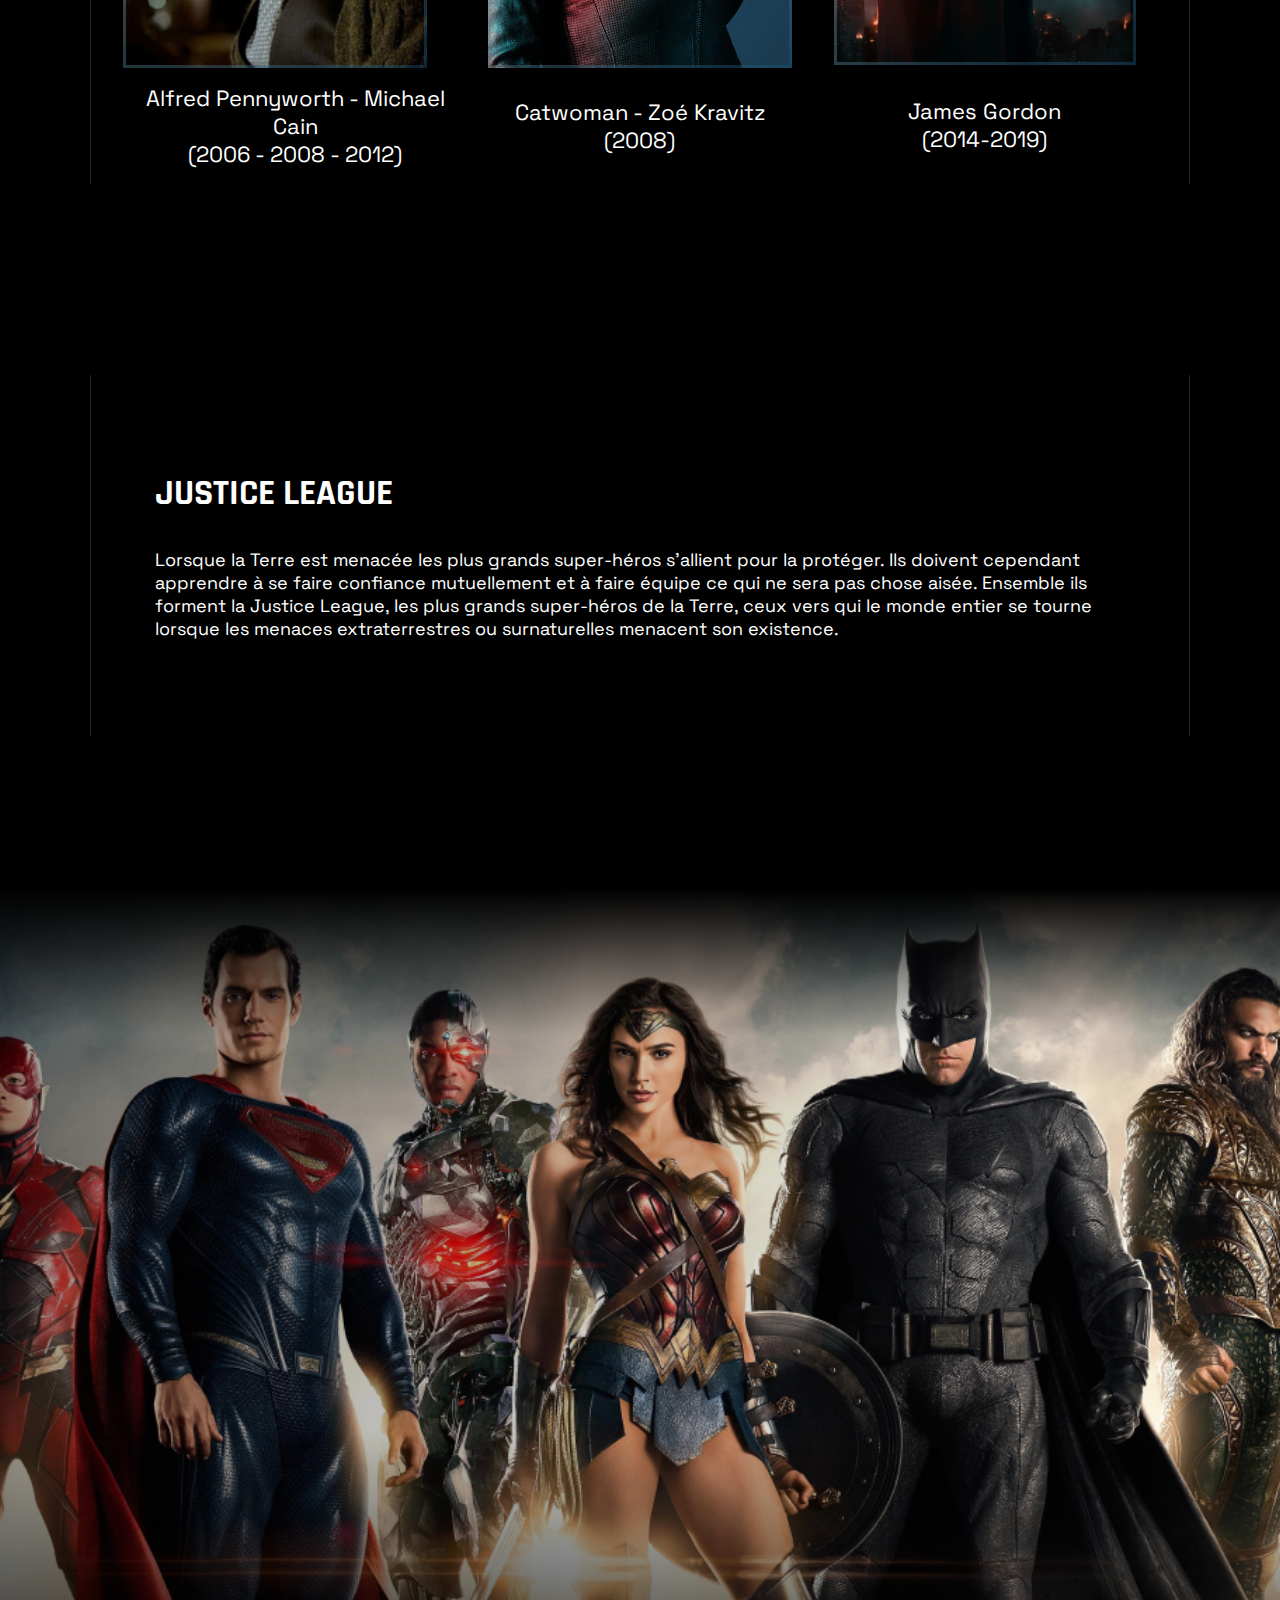
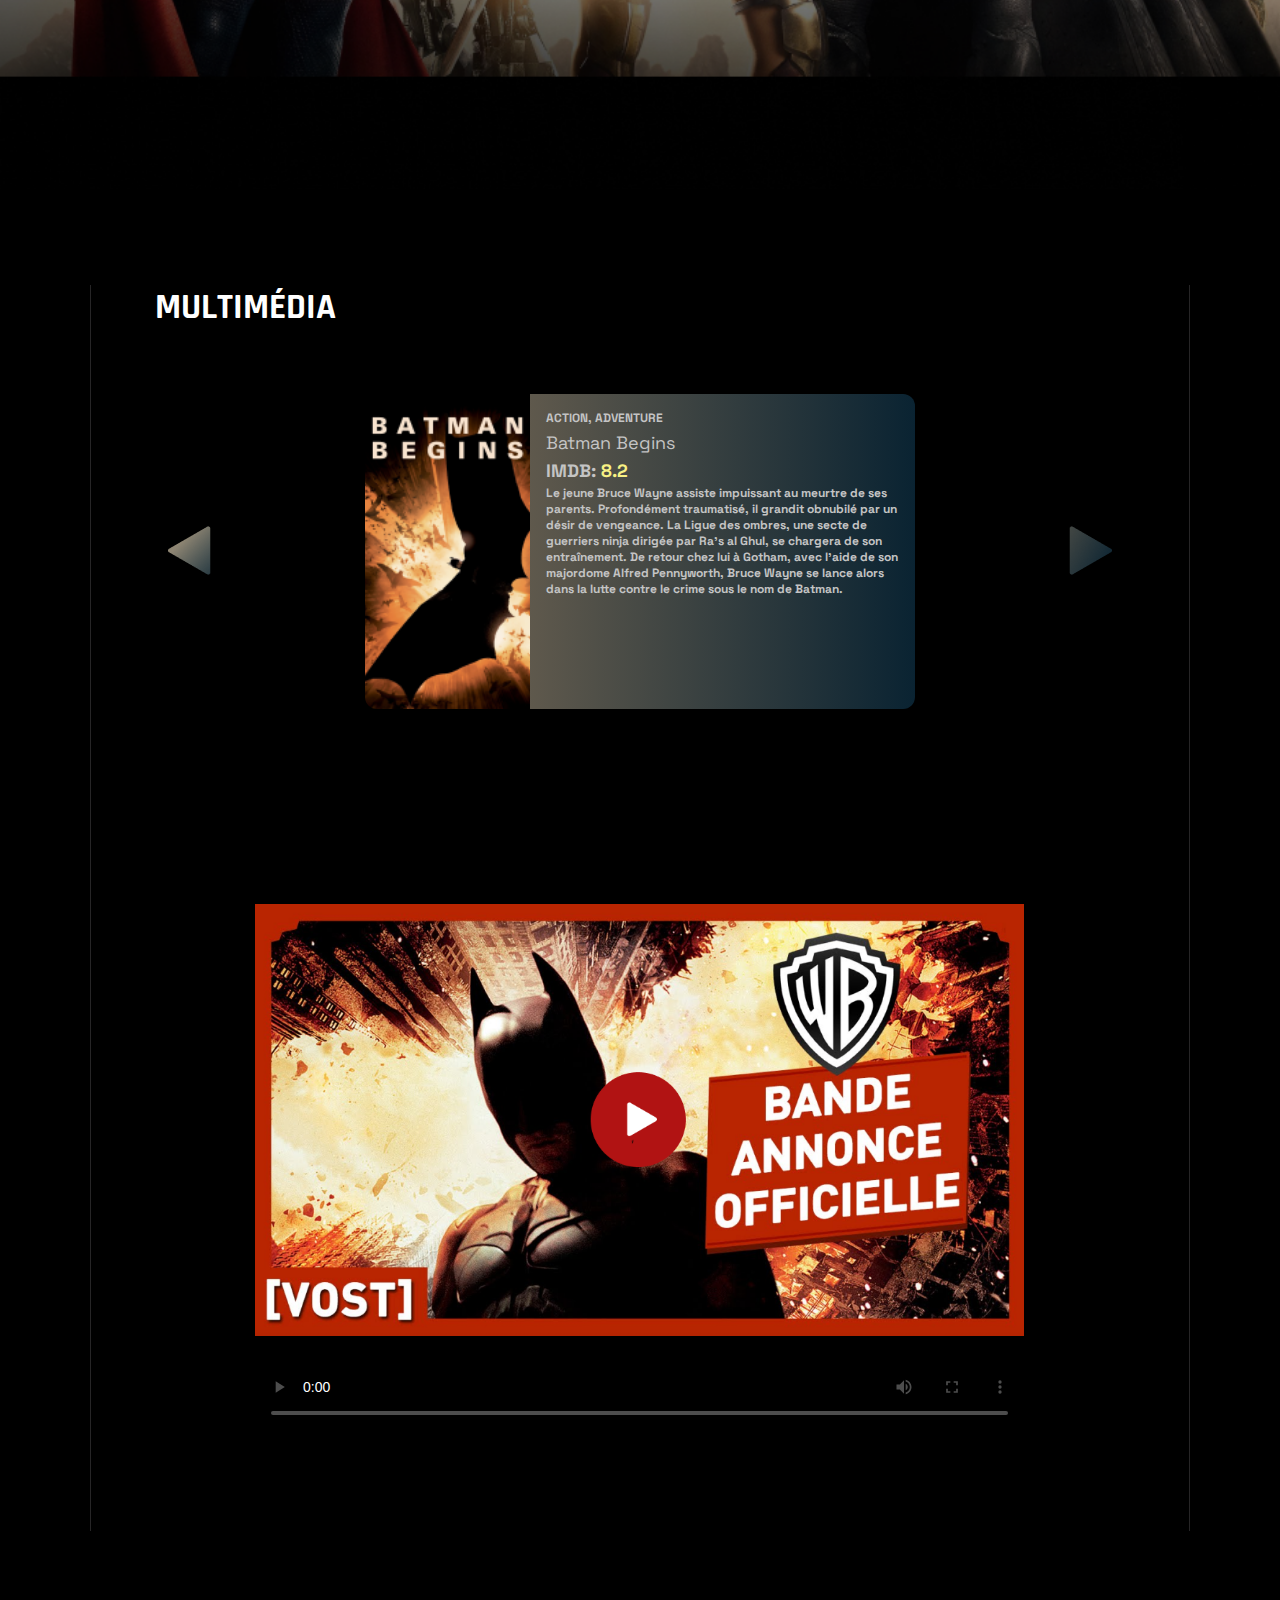
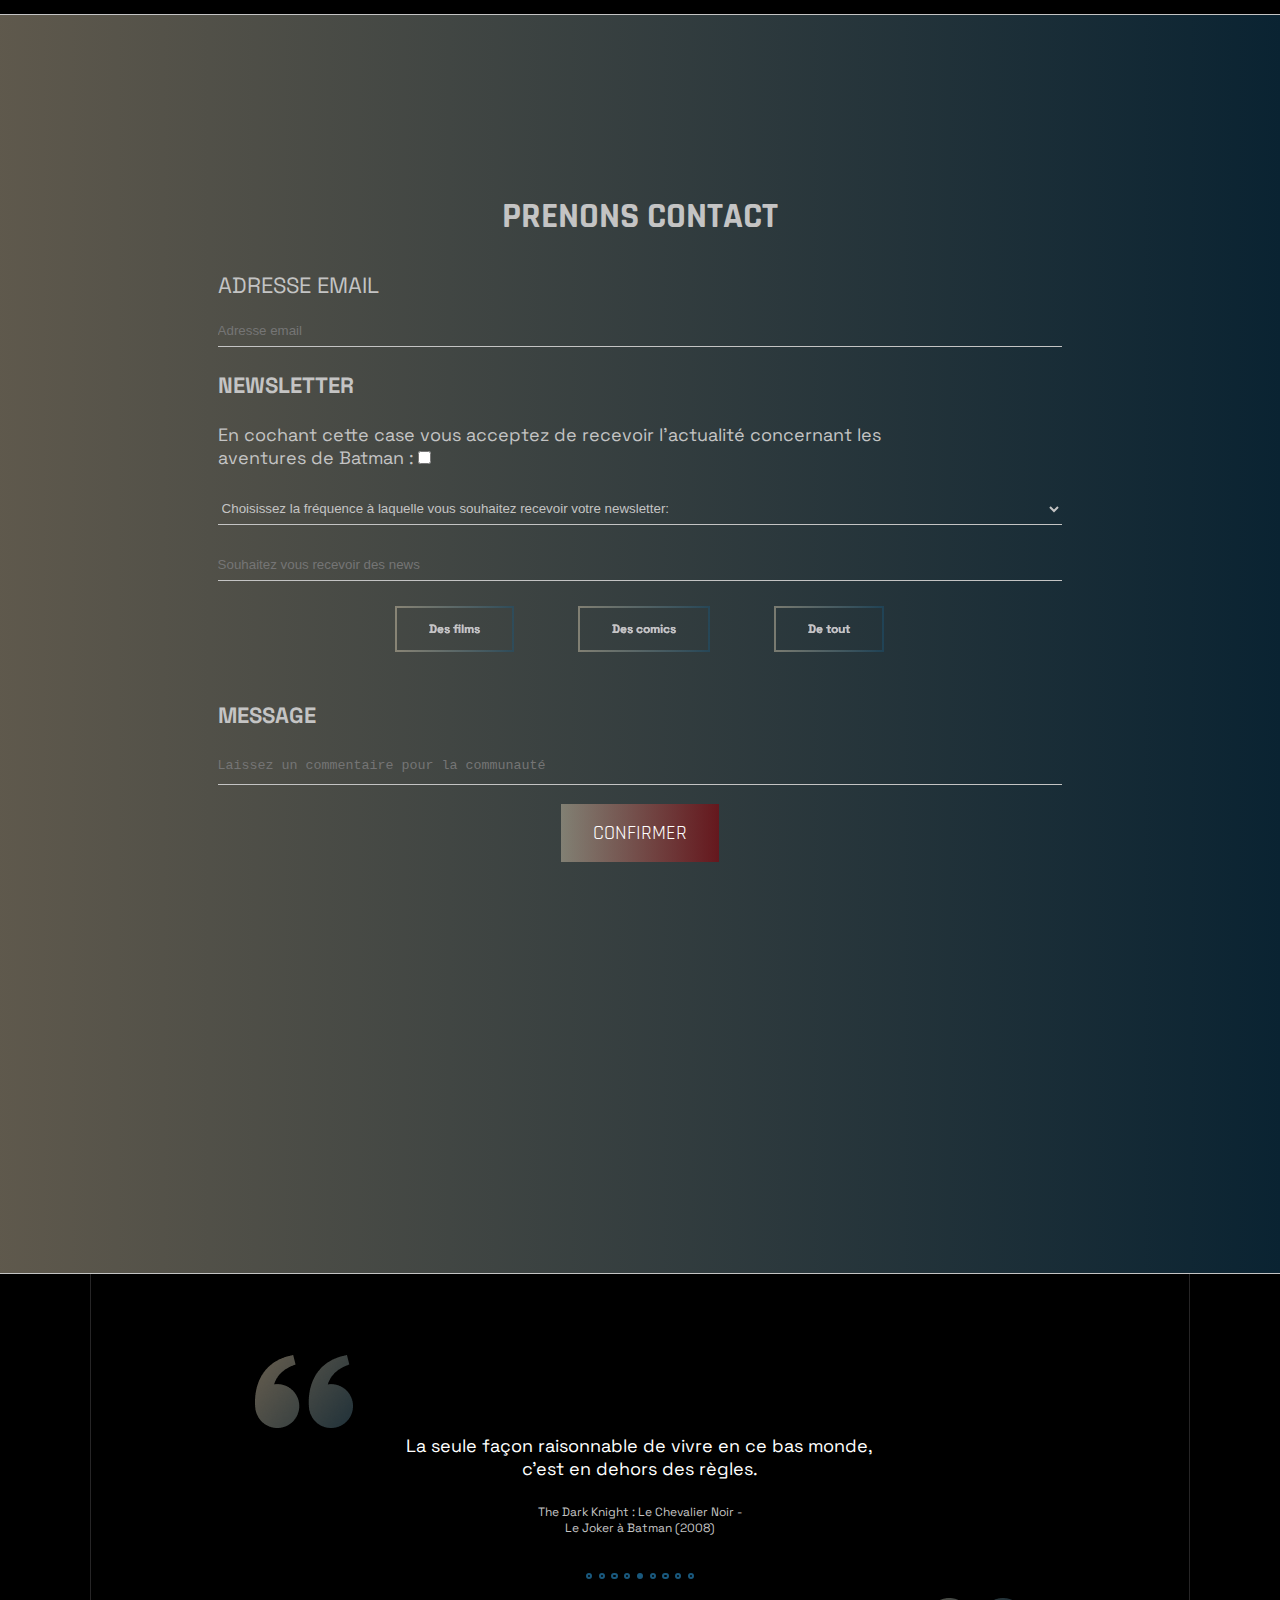
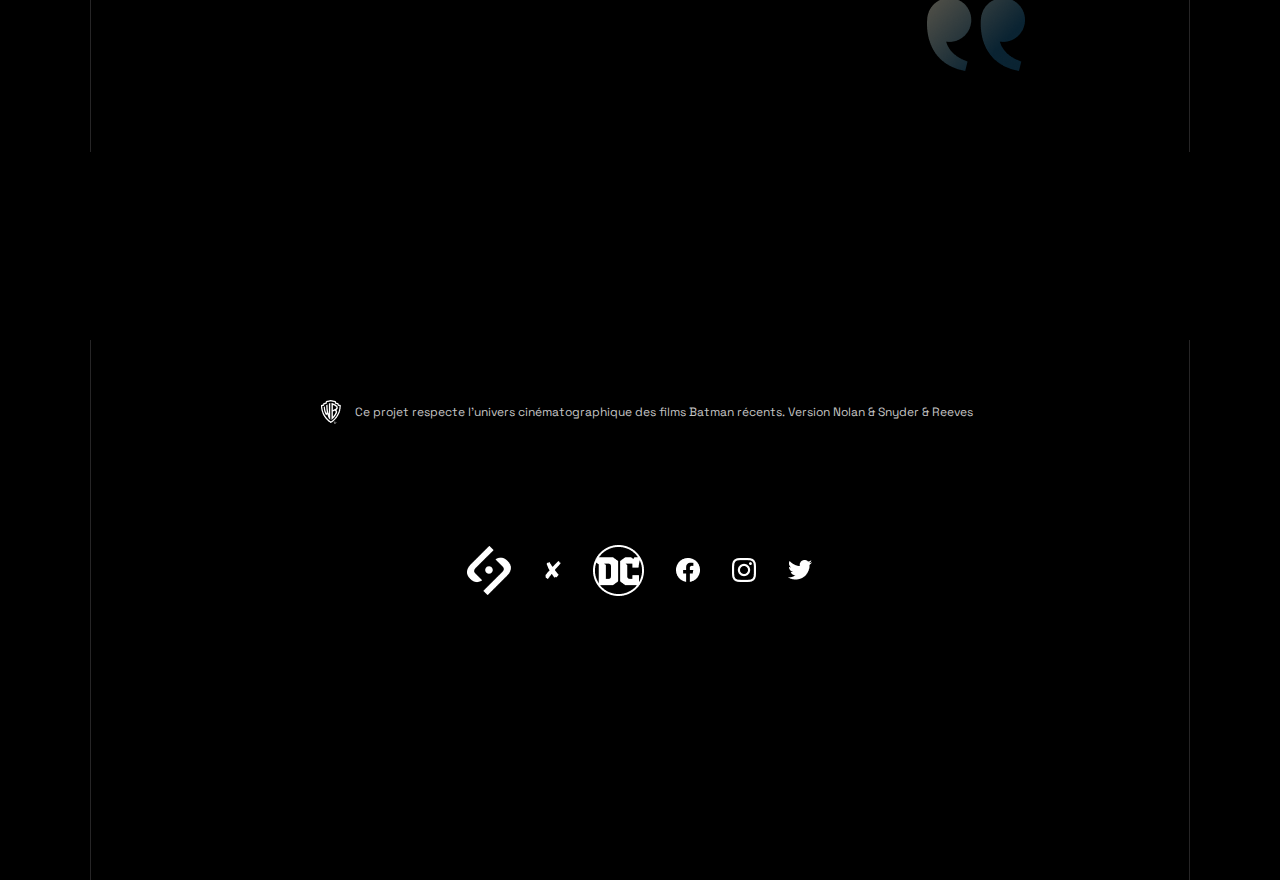
==== commit 65e42814: "I am going to make the animation" ====
--- a/index.html
+++ b/index.html
@@ -7,6 +7,7 @@
     <link rel="shortcut icon" href="./Logos/logohome.png" type="image/x-icon">
     <!--lien vers les styles-->
     <link rel="stylesheet" href="./styles/style.css">
+    <script src="https://code.jquery.com/jquery-3.6.0.min.js"></script>
     <title>Batman</title>
 </head>
 <body>
@@ -276,5 +277,6 @@
             </div>
         </section>
     </footer>
+    <script src="./Pages/index.js"></script>
 </body>
 </html>--- a/styles/style.css
+++ b/styles/style.css
@@ -958,6 +958,7 @@
   filter: brightness(75%) sepia(80) saturate(20) hue-rotate(5deg);
 }
 
+/*animation*/
 /*Responsive*/
 @media screen and (max-width: 768px) {
   .home {
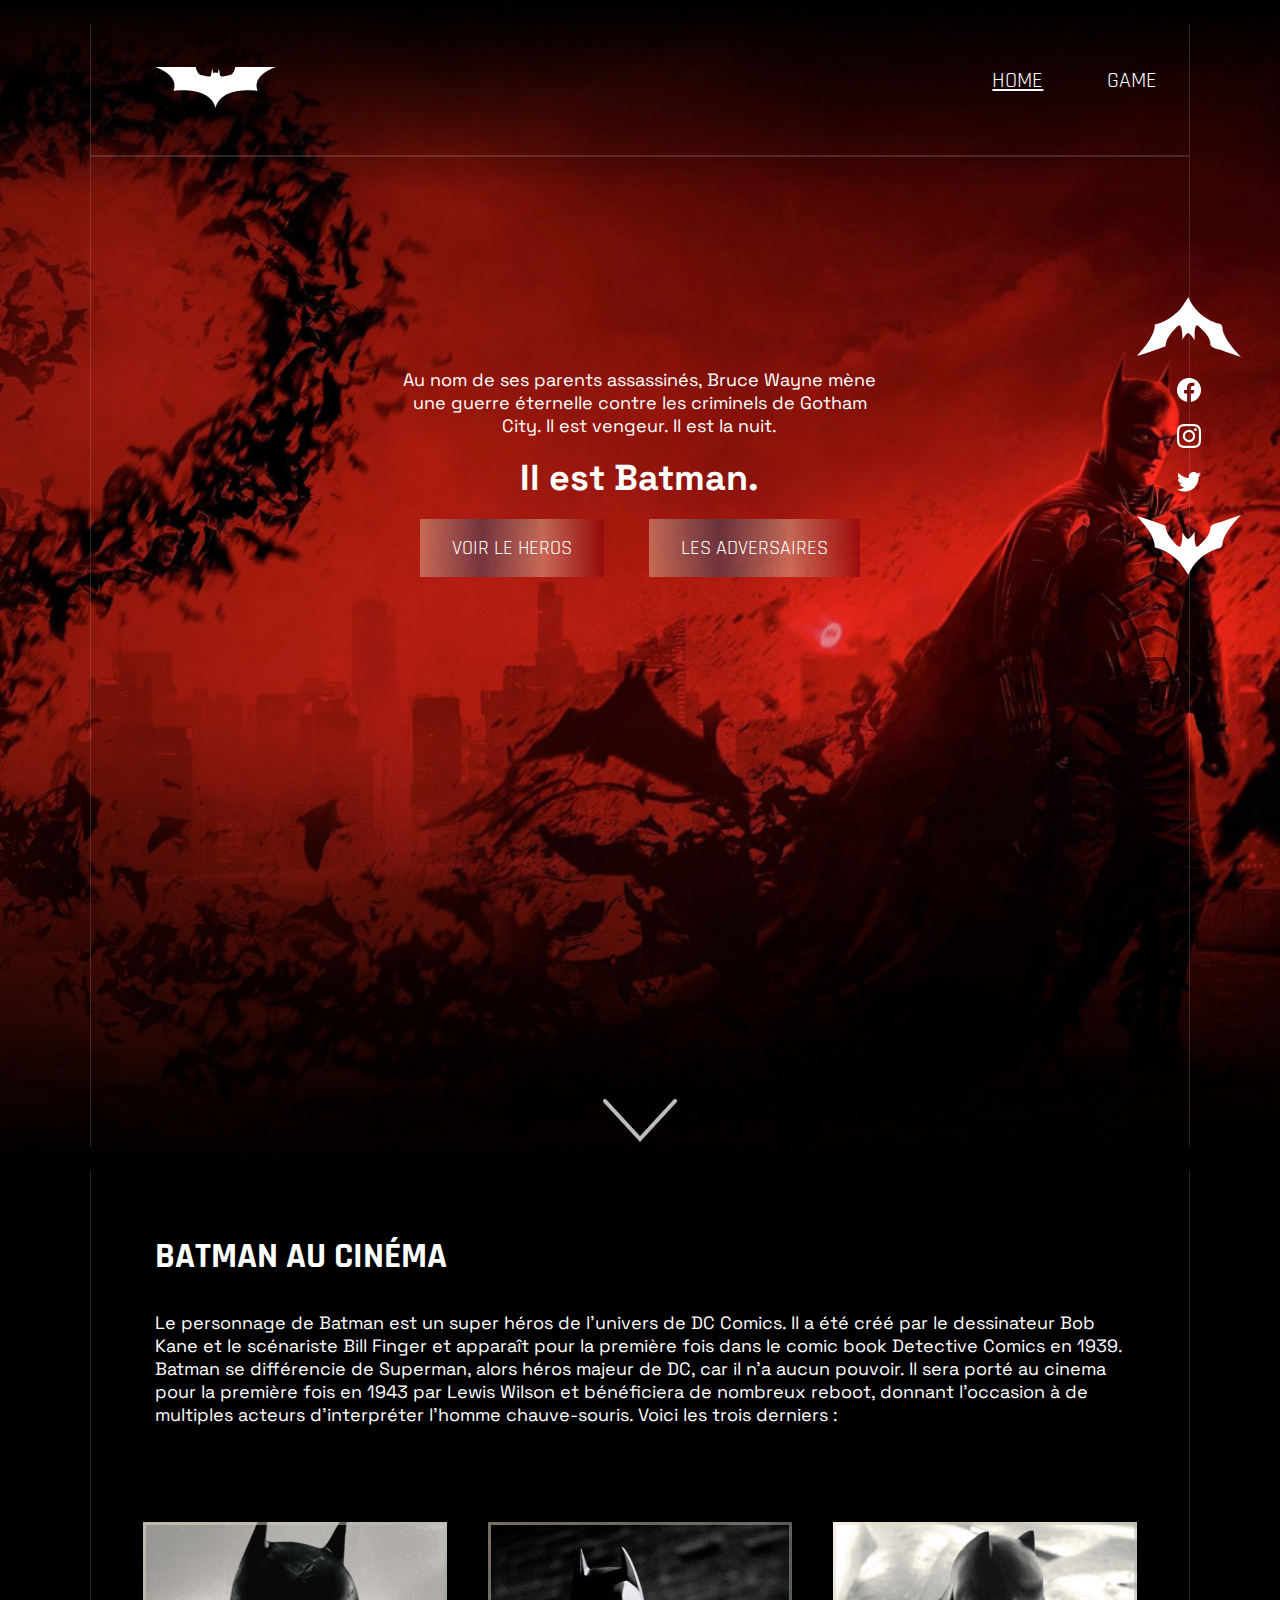
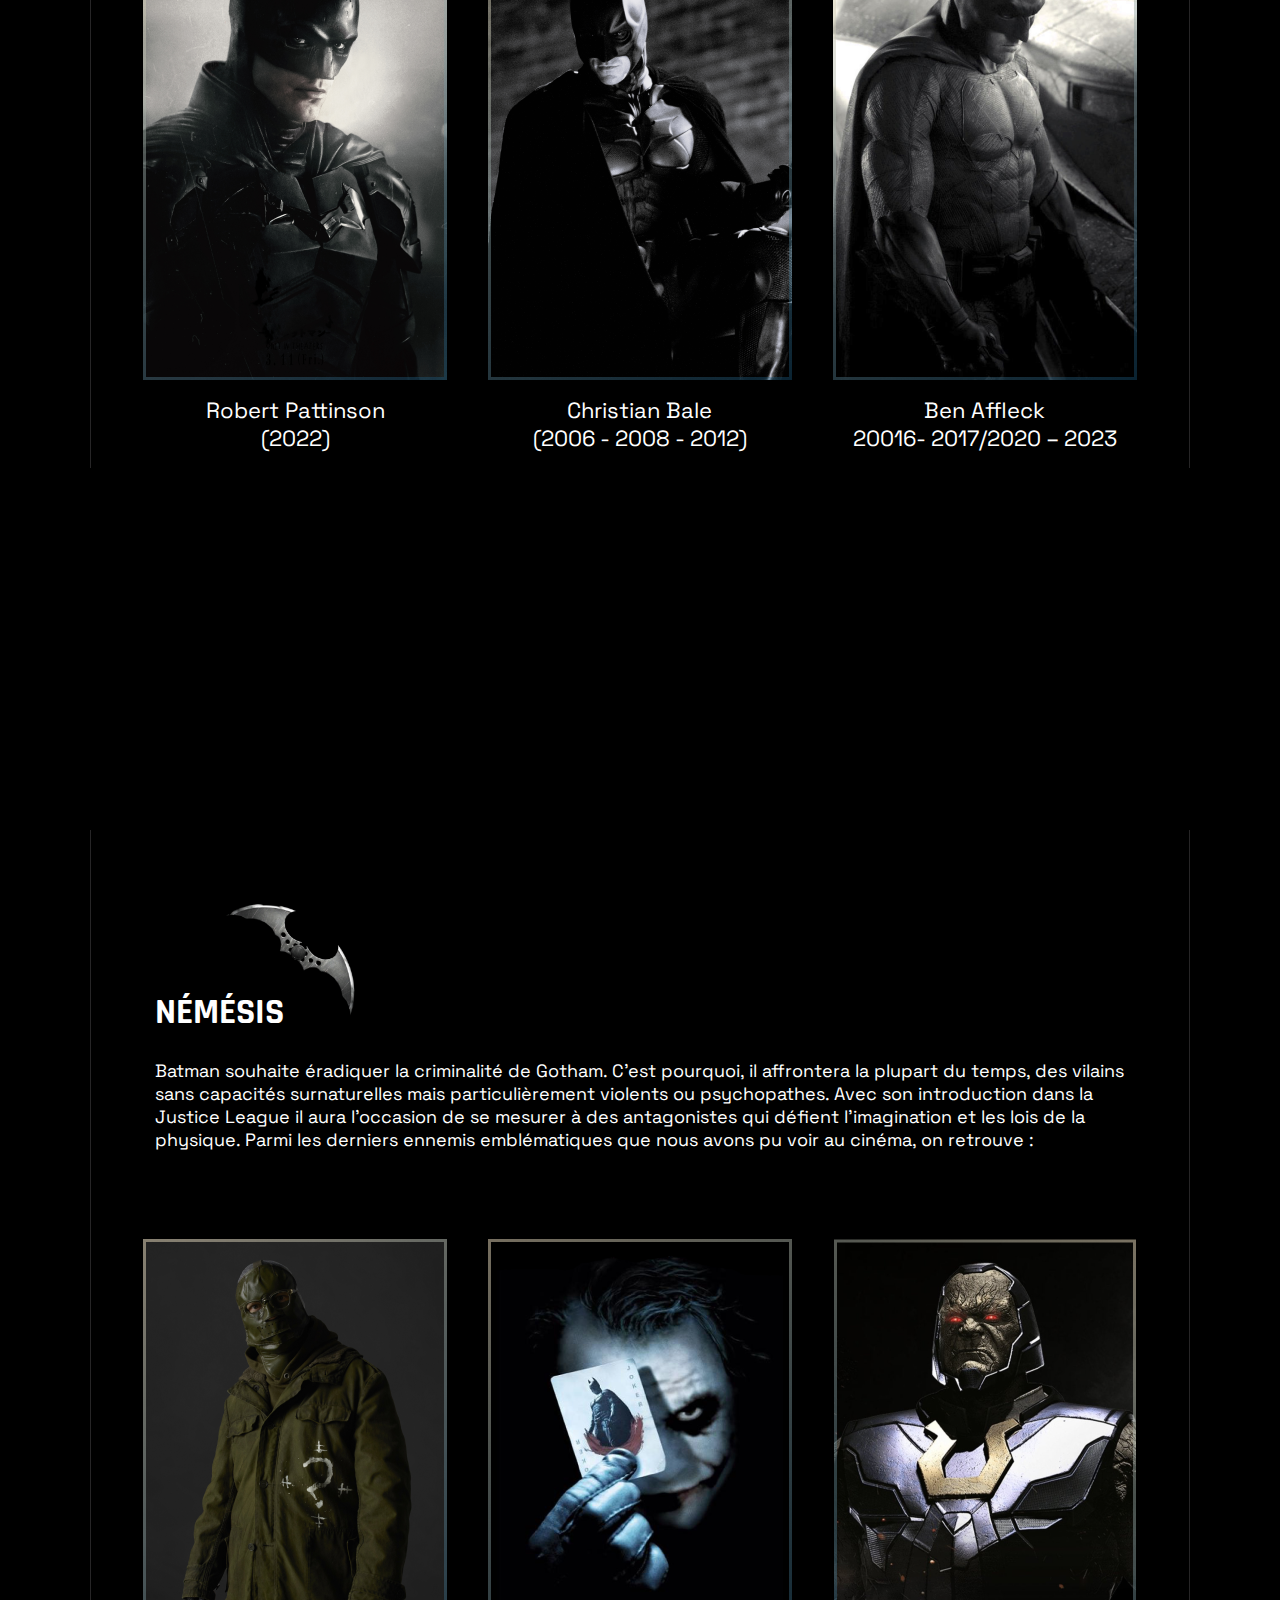
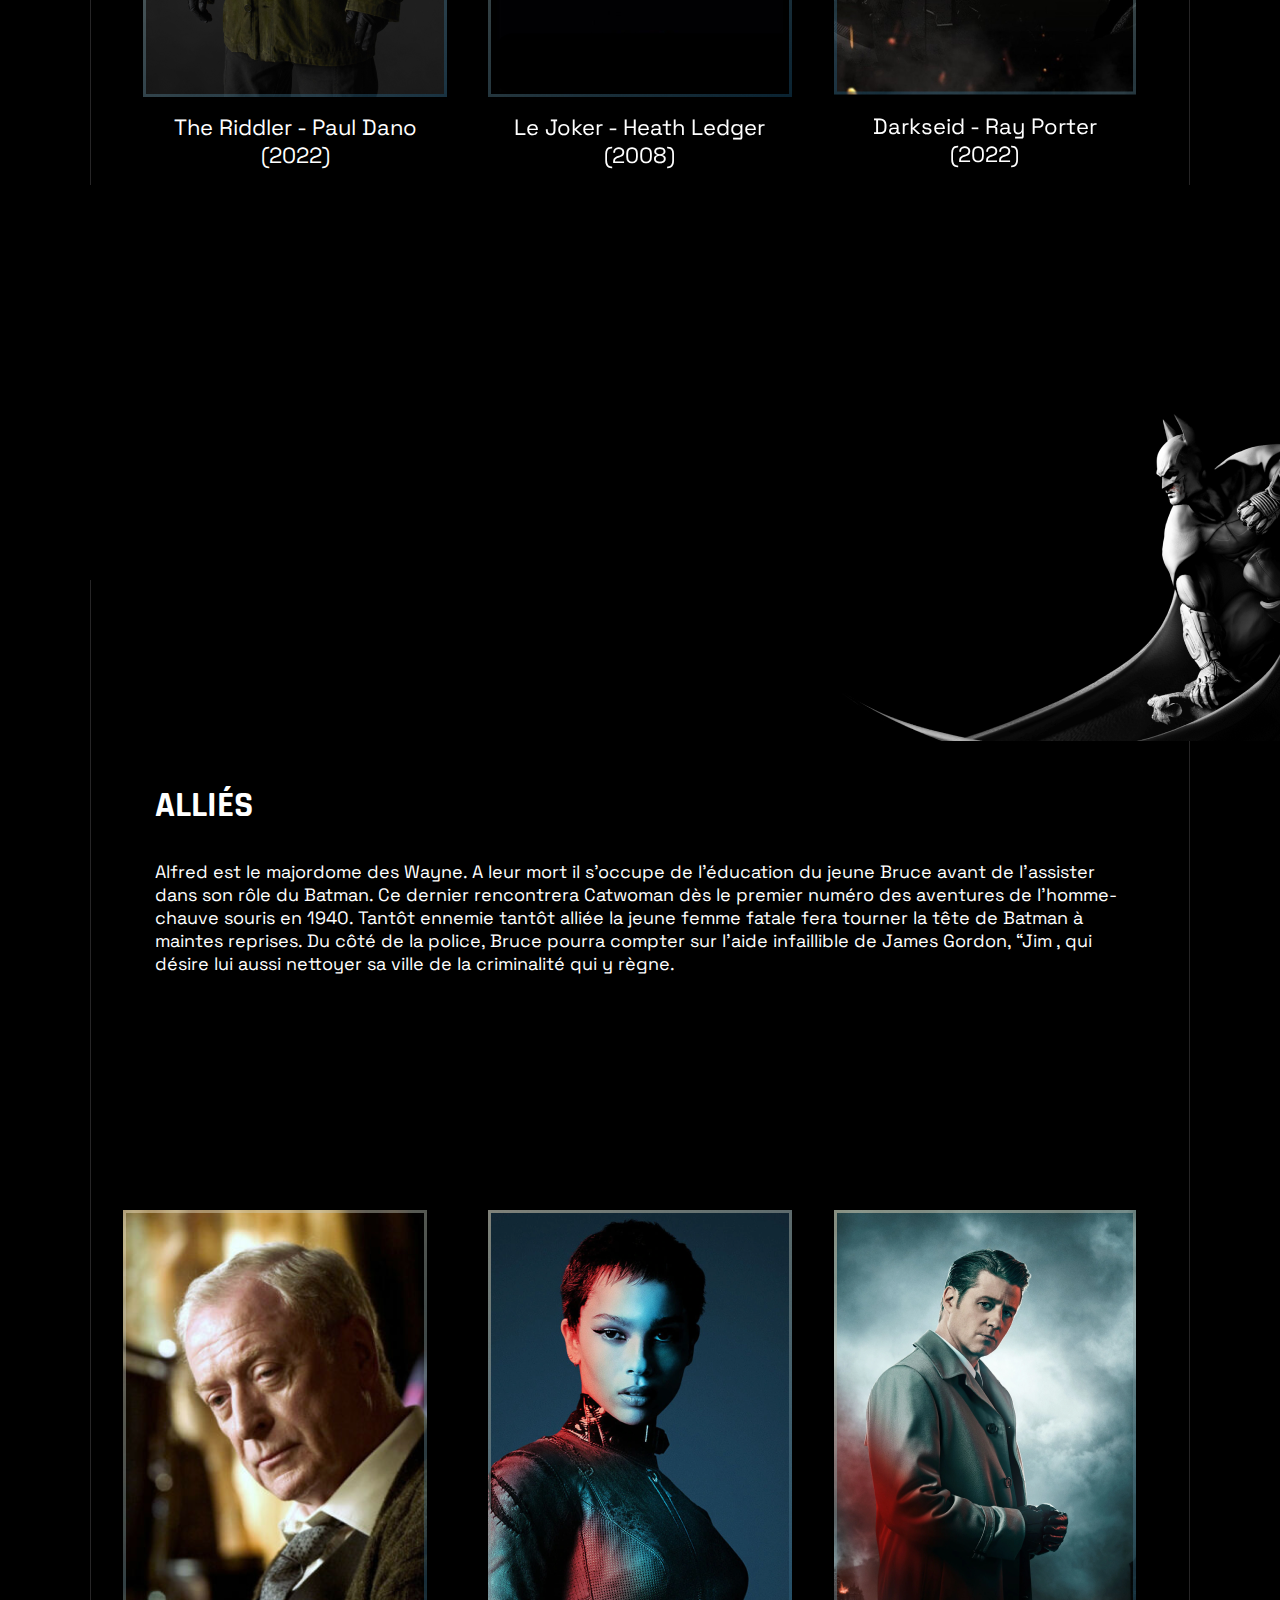
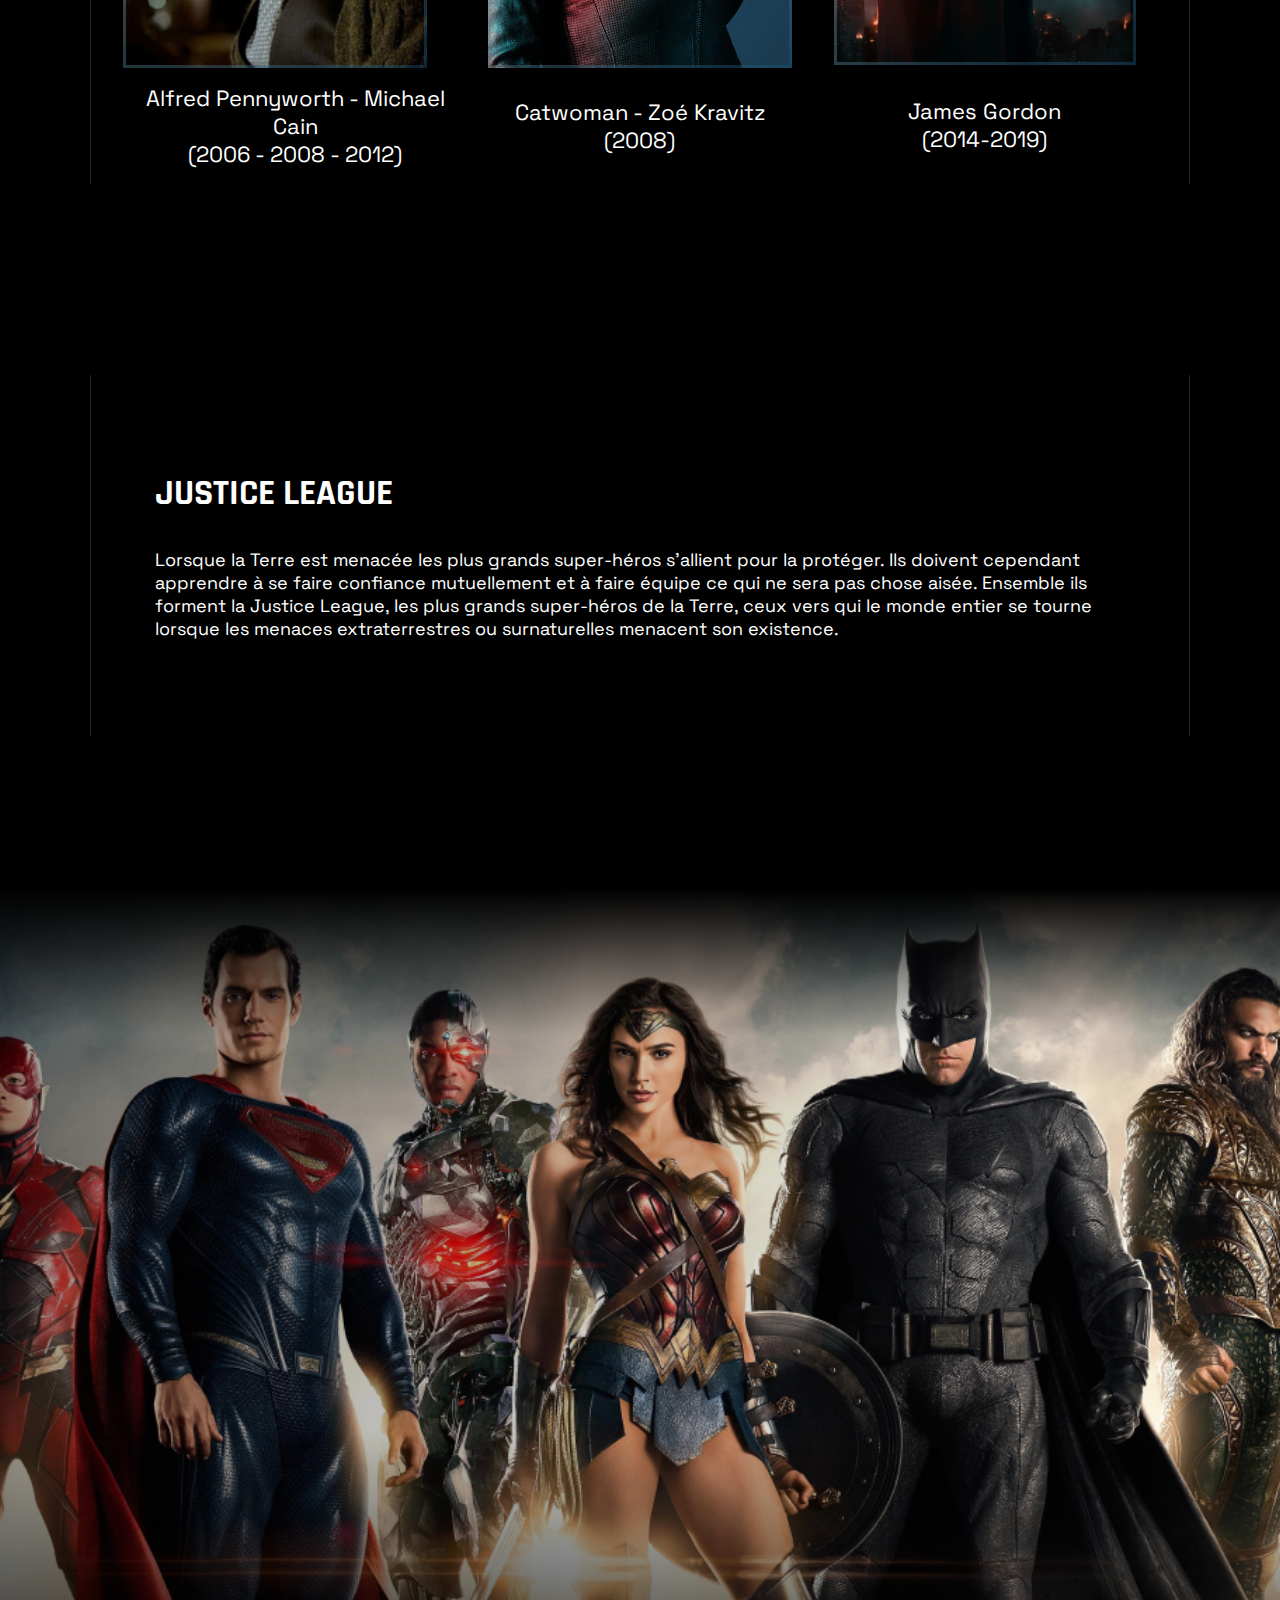
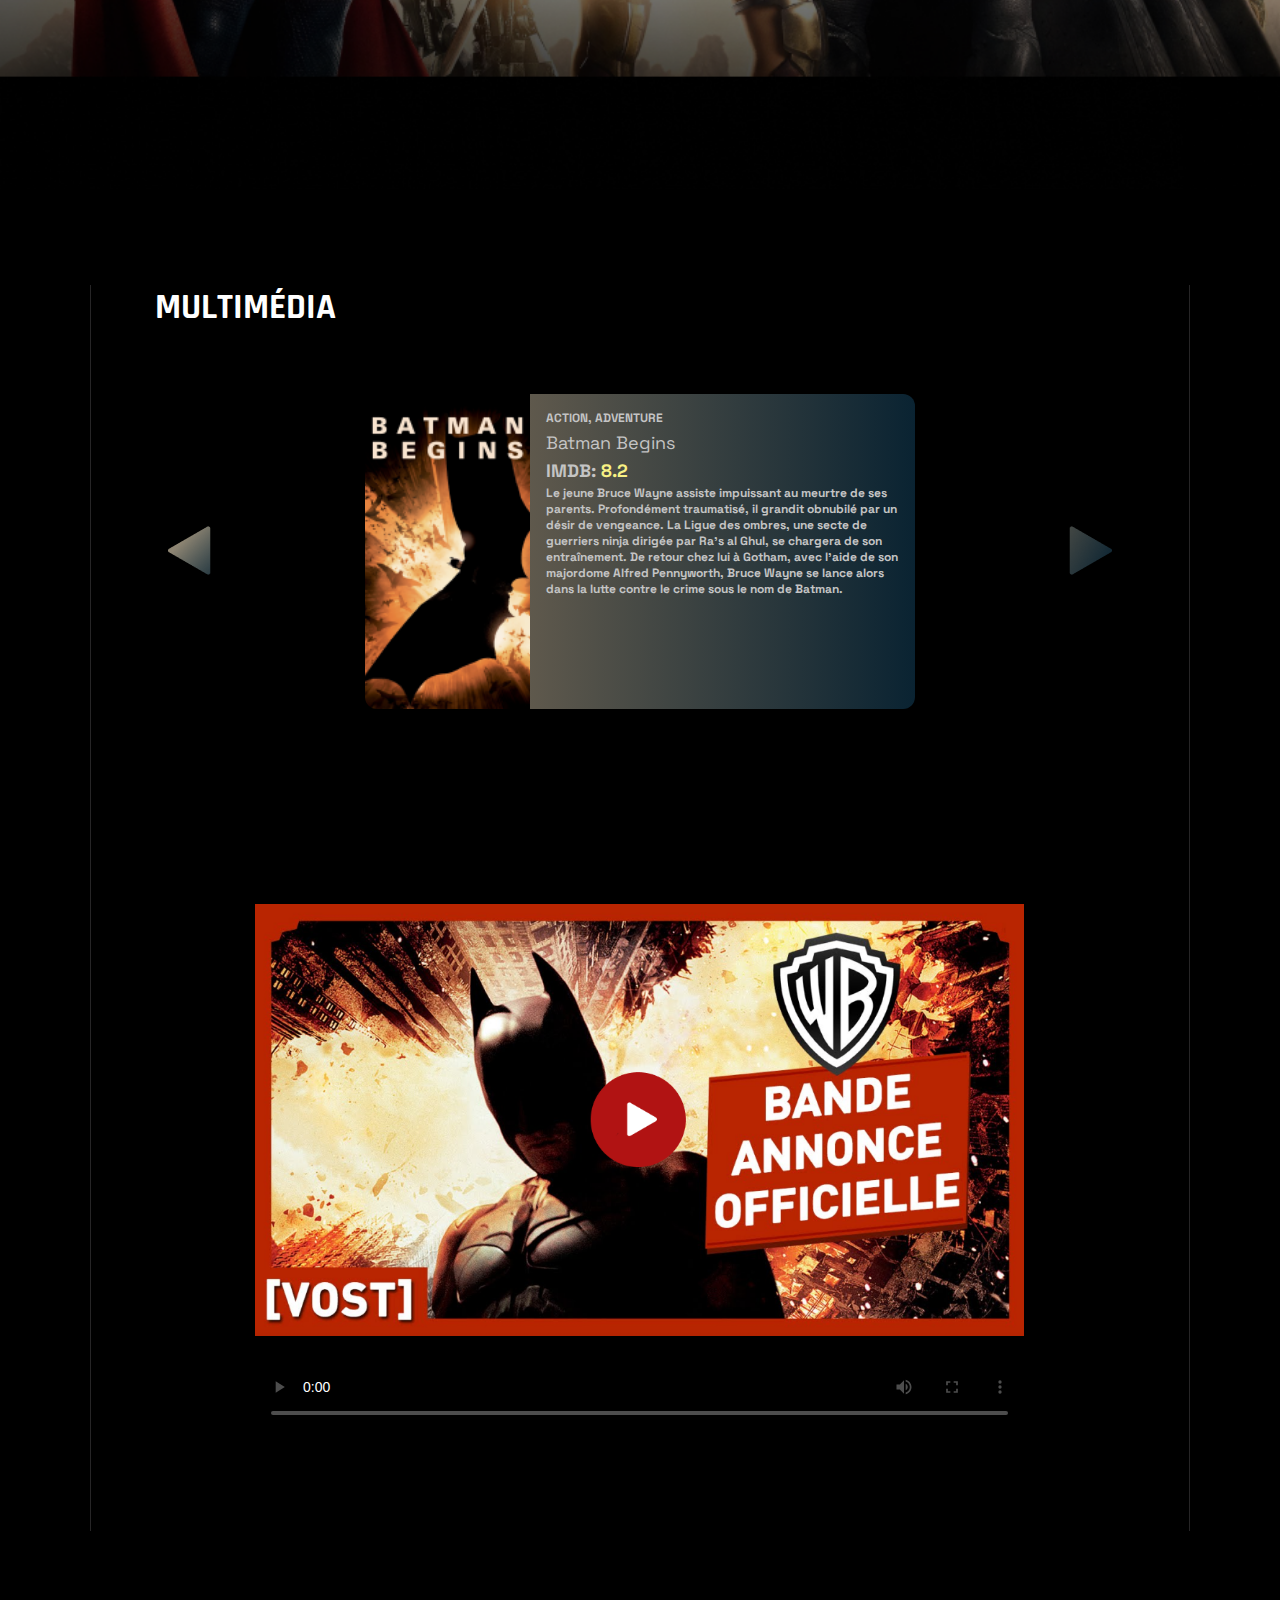
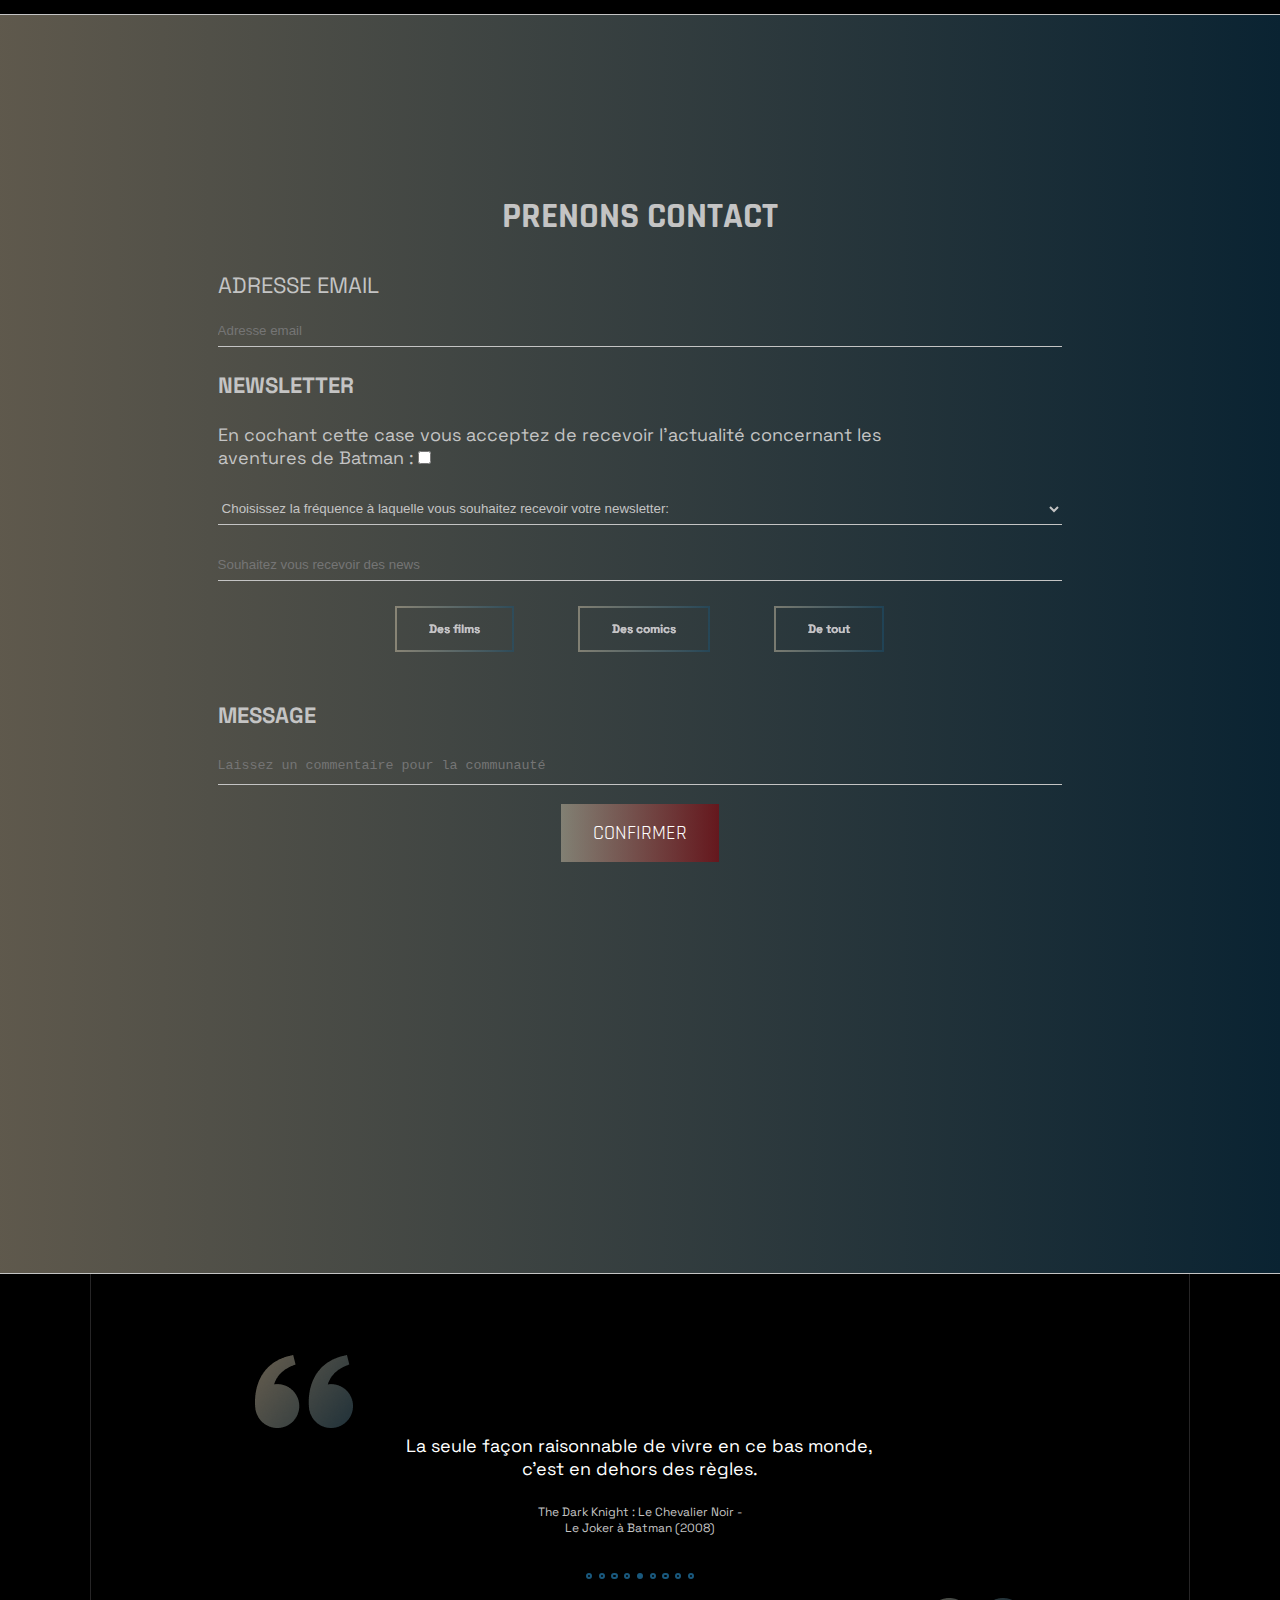
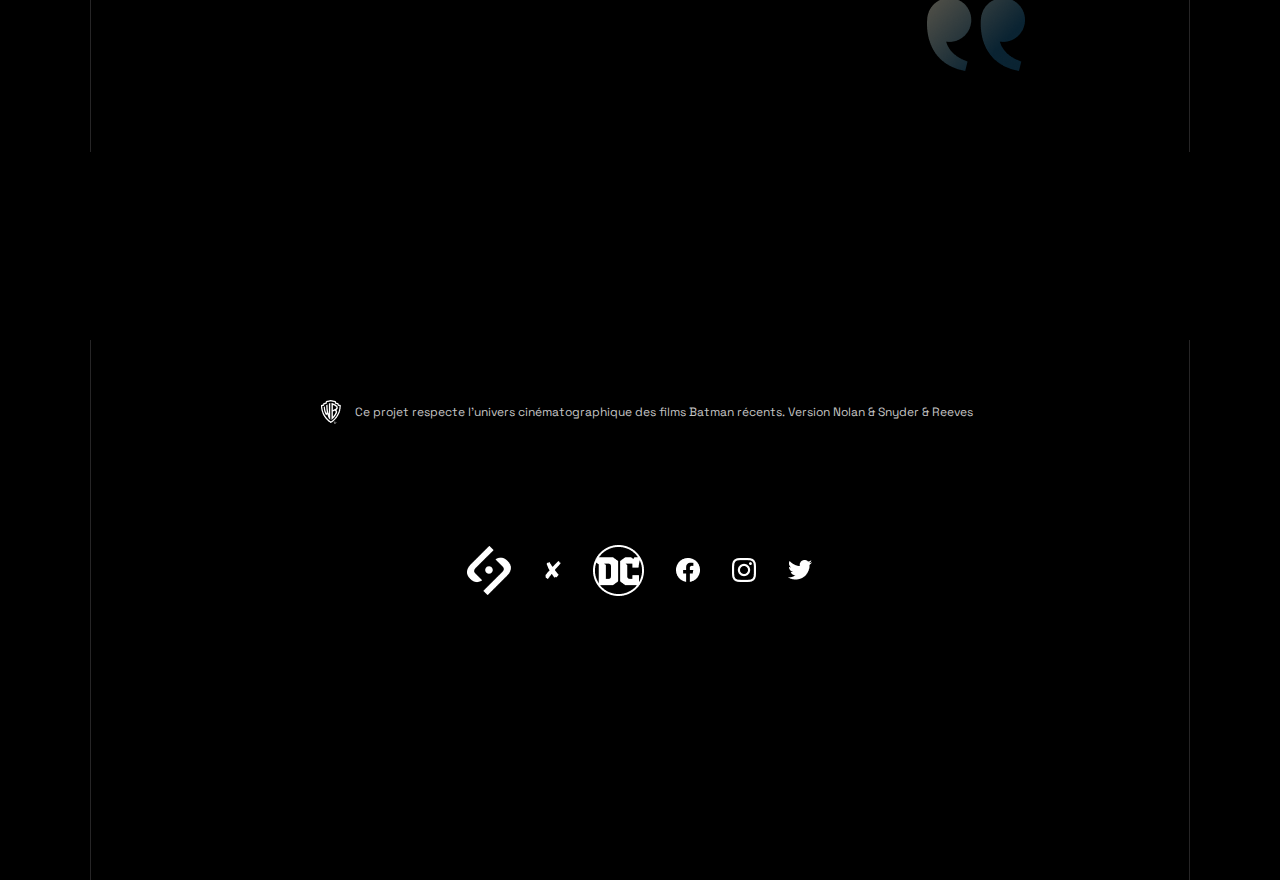
==== commit 68544d6e: "I am install the gsap library" ====
--- a/index.html
+++ b/index.html
@@ -65,7 +65,7 @@
             <section class="art">
                 <article>
                     <h1>BATMAN AU CINÉMA</h1>
-                    <p>Le personnage de Batman est un super héros de l’univers de DC Comics. Il a été créé par le 
+                    <p class="who-batman">Le personnage de Batman est un super héros de l’univers de DC Comics. Il a été créé par le 
                         dessinateur Bob Kane et le scénariste Bill Finger et apparaît pour la première fois dans le 
                         comic book Detective Comics en 1939. Batman se différencie de Superman, alors héros 
                         majeur de DC, car il n’a aucun pouvoir. Il sera porté au cinema pour la première fois en 1943 
@@ -277,6 +277,7 @@
             </div>
         </section>
     </footer>
+    <script src="./gsap-public/minified/gsap.min.js"></script>
     <script src="./Pages/index.js"></script>
 </body>
 </html>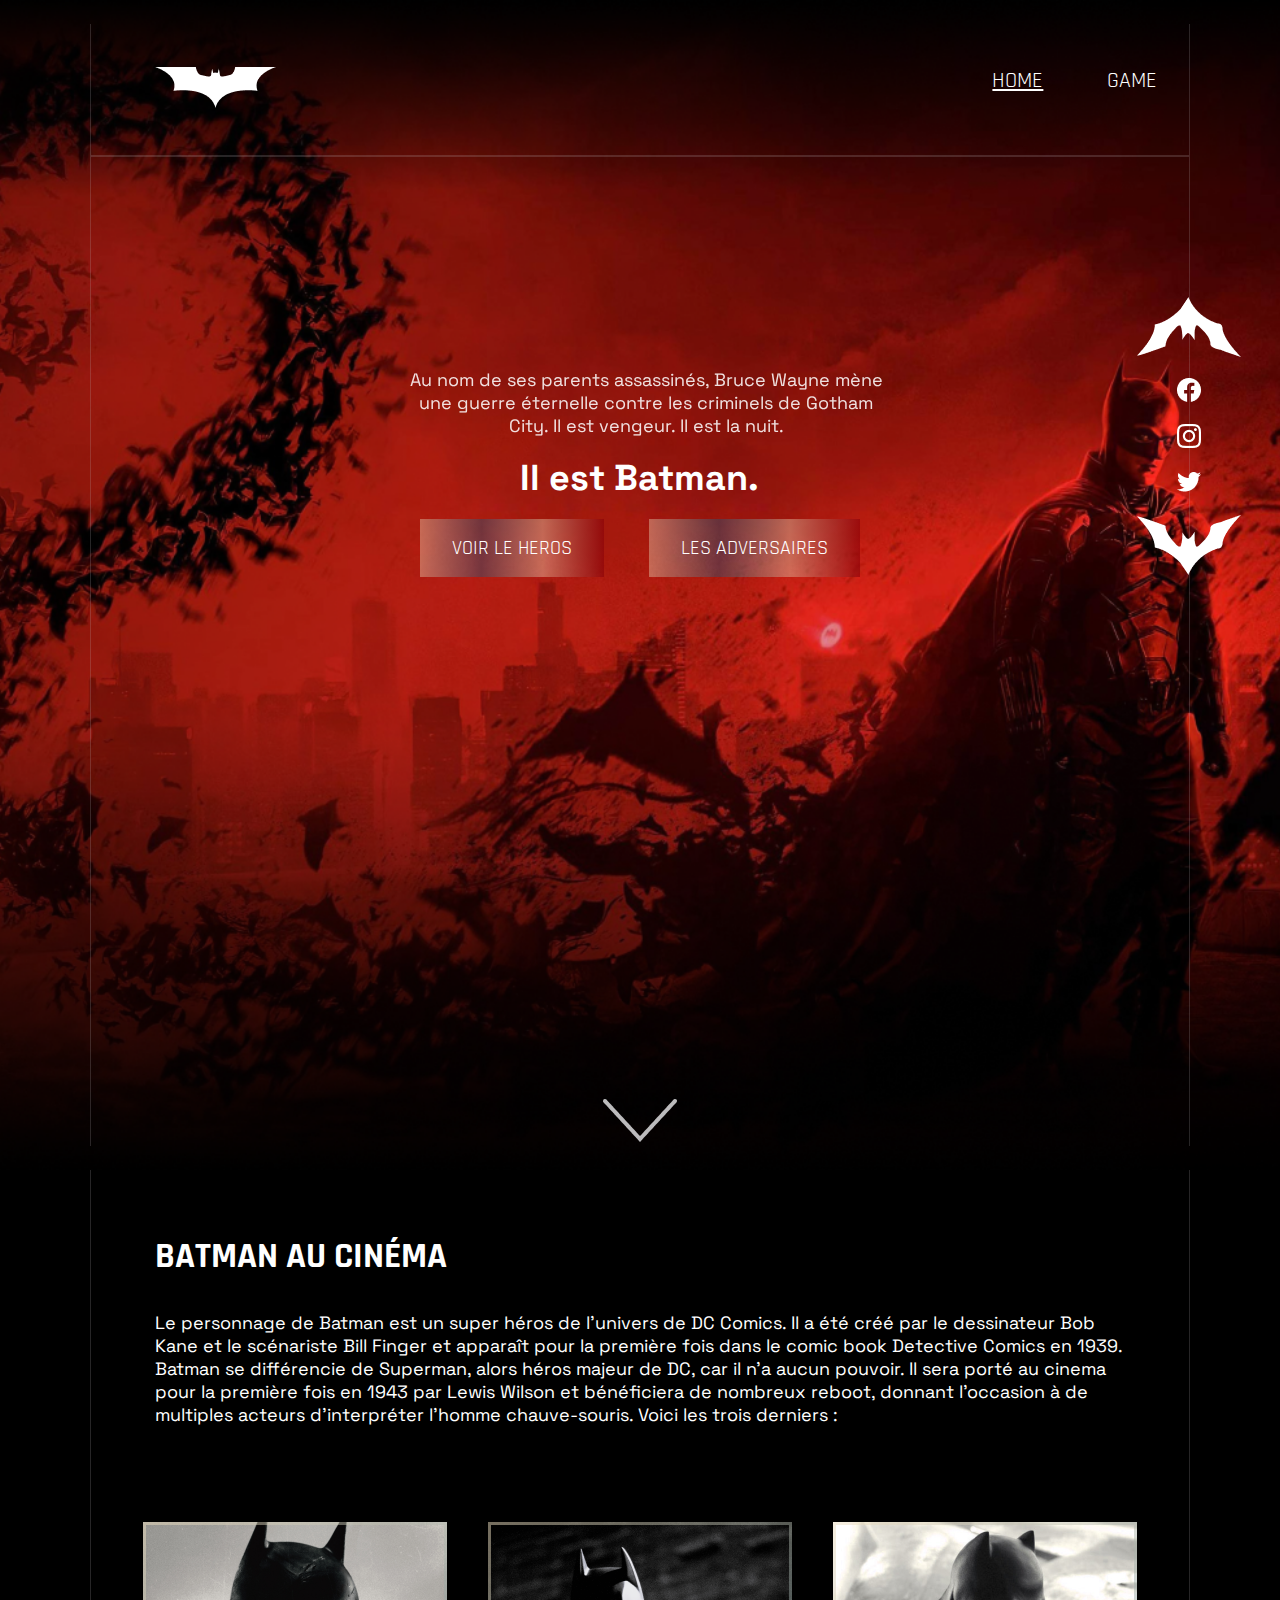
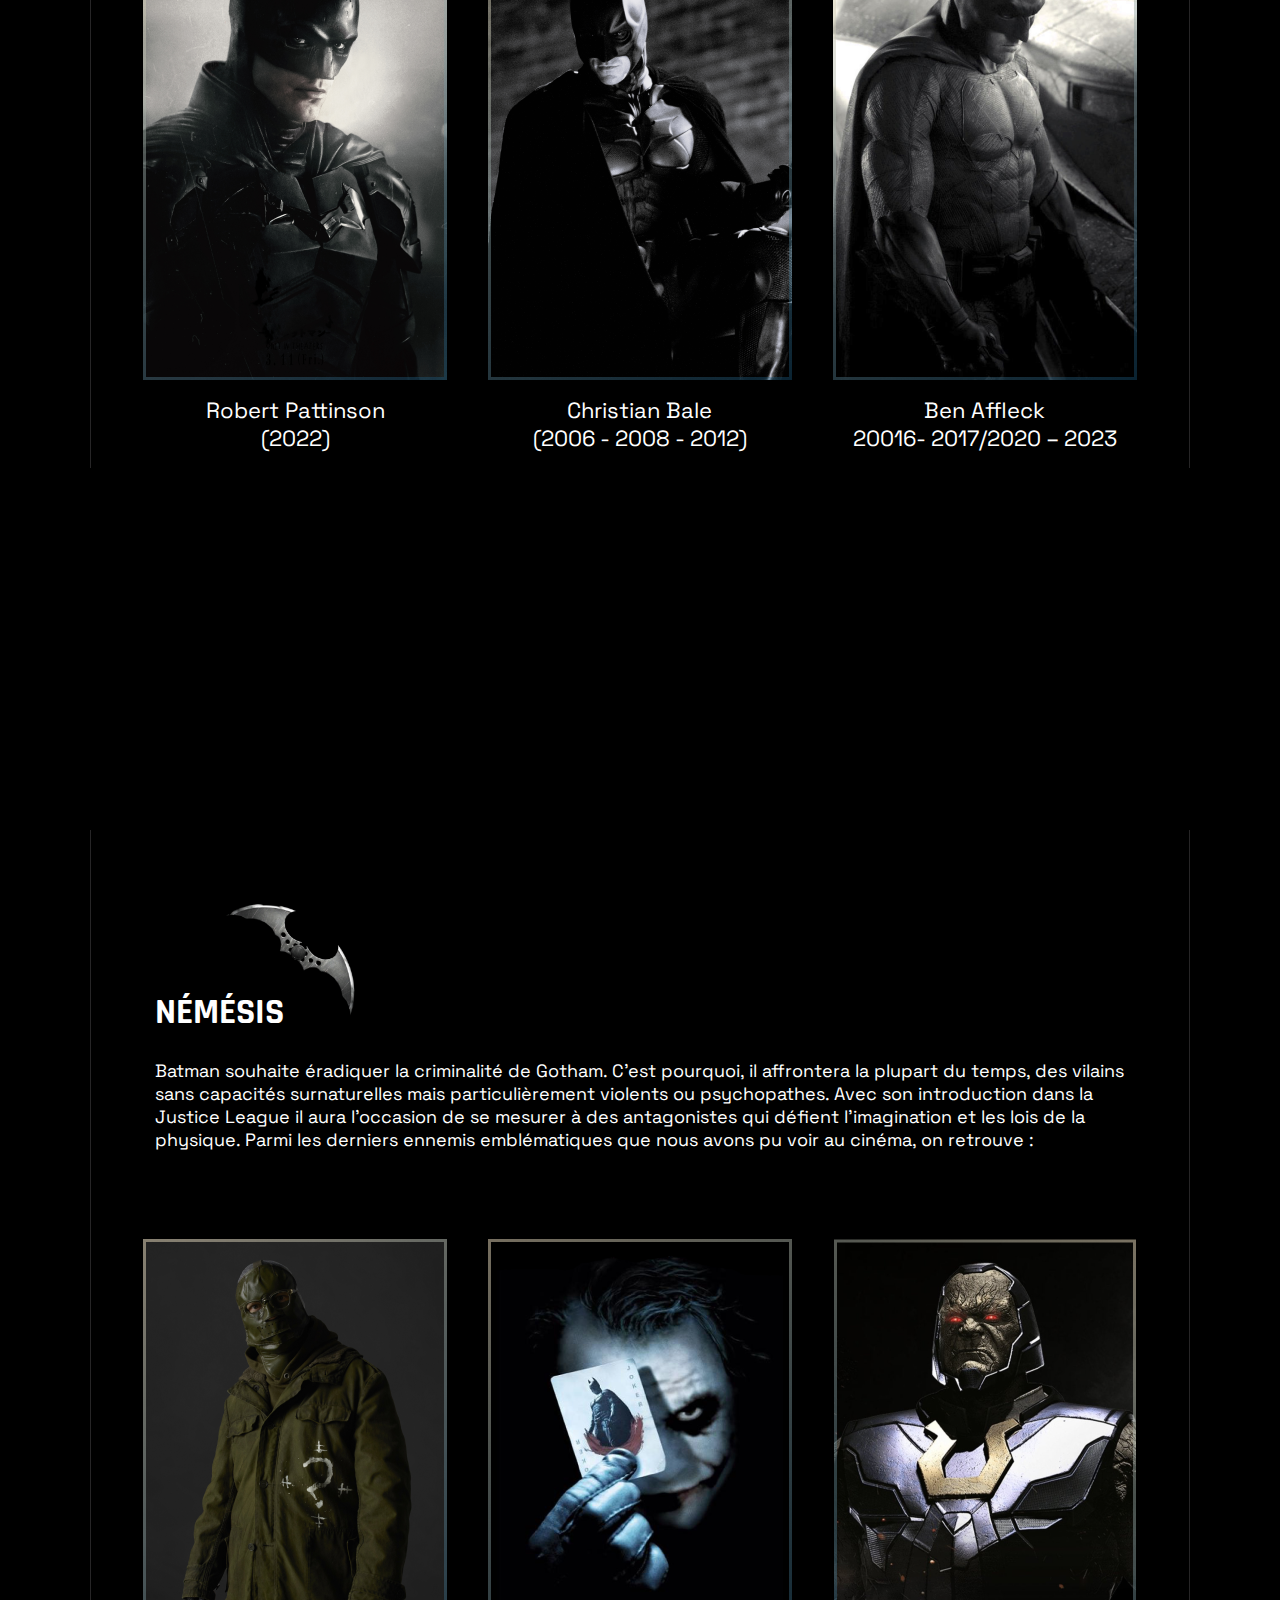
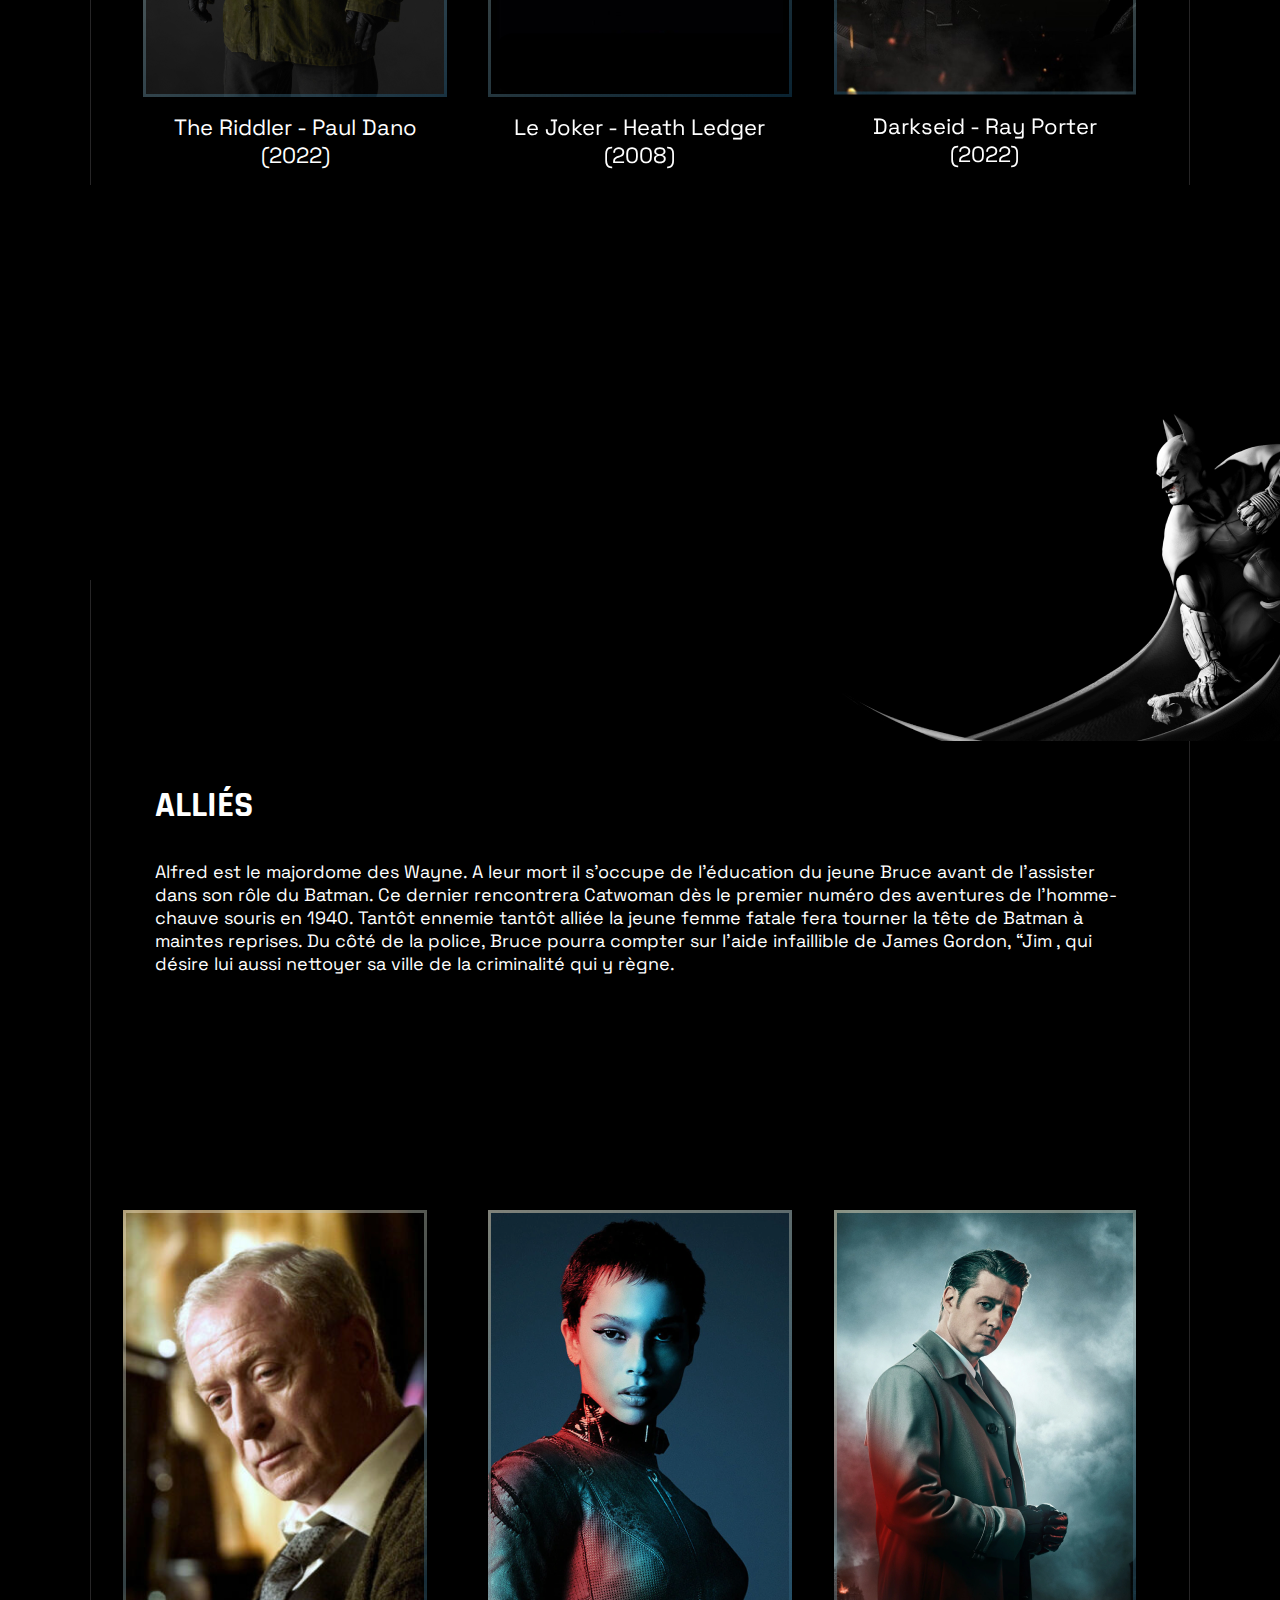
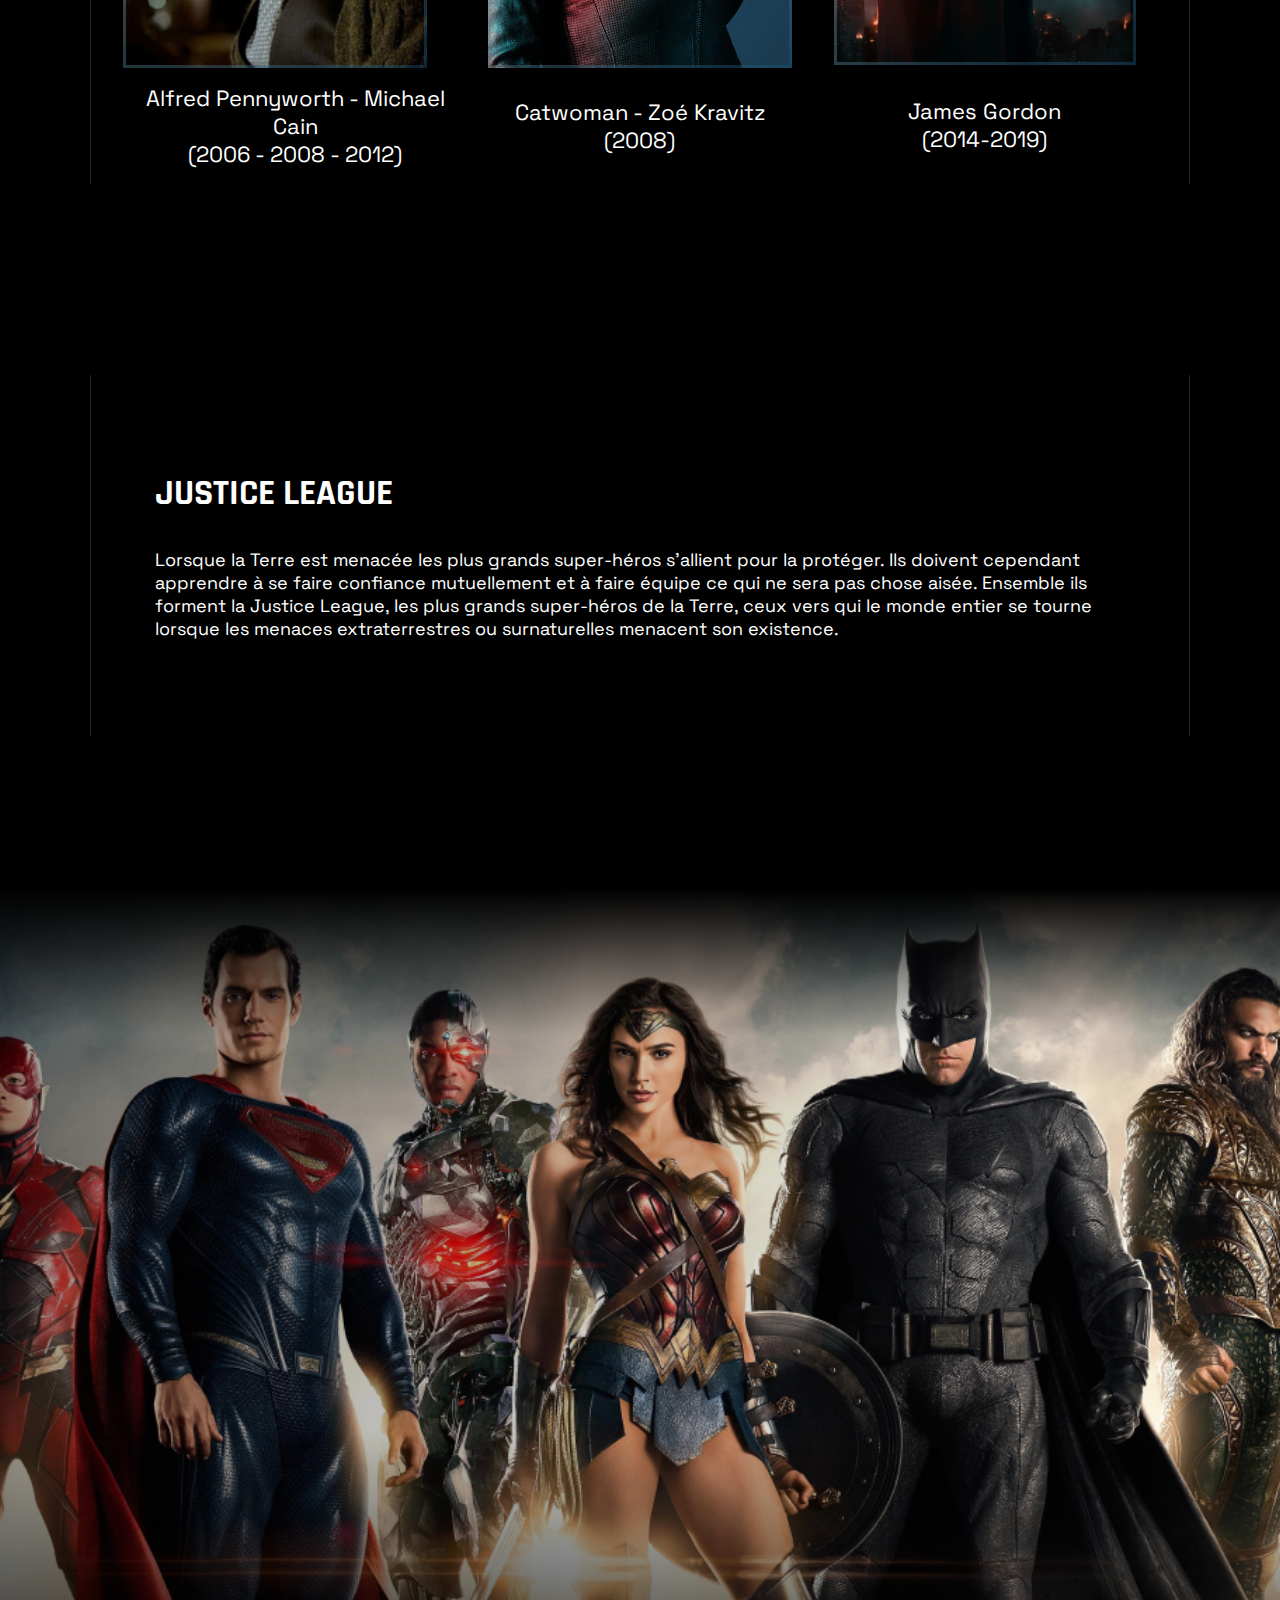
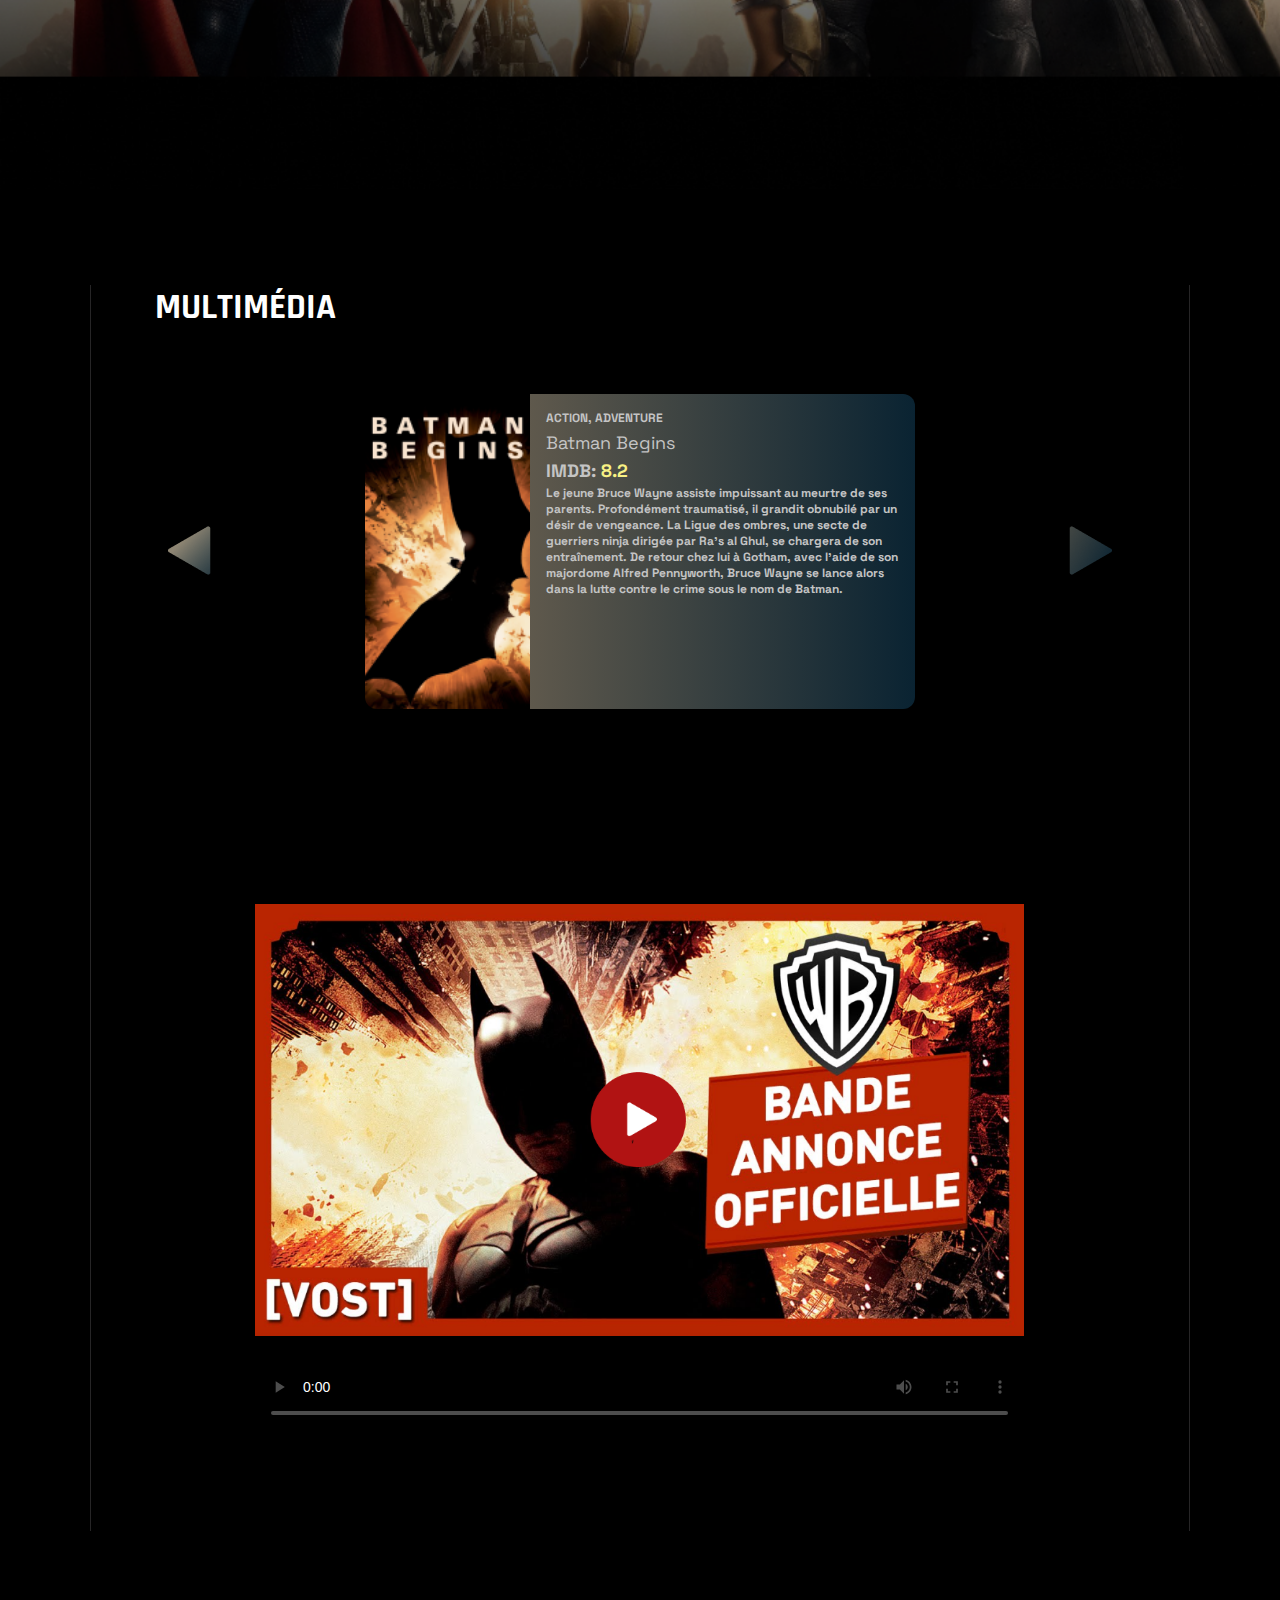
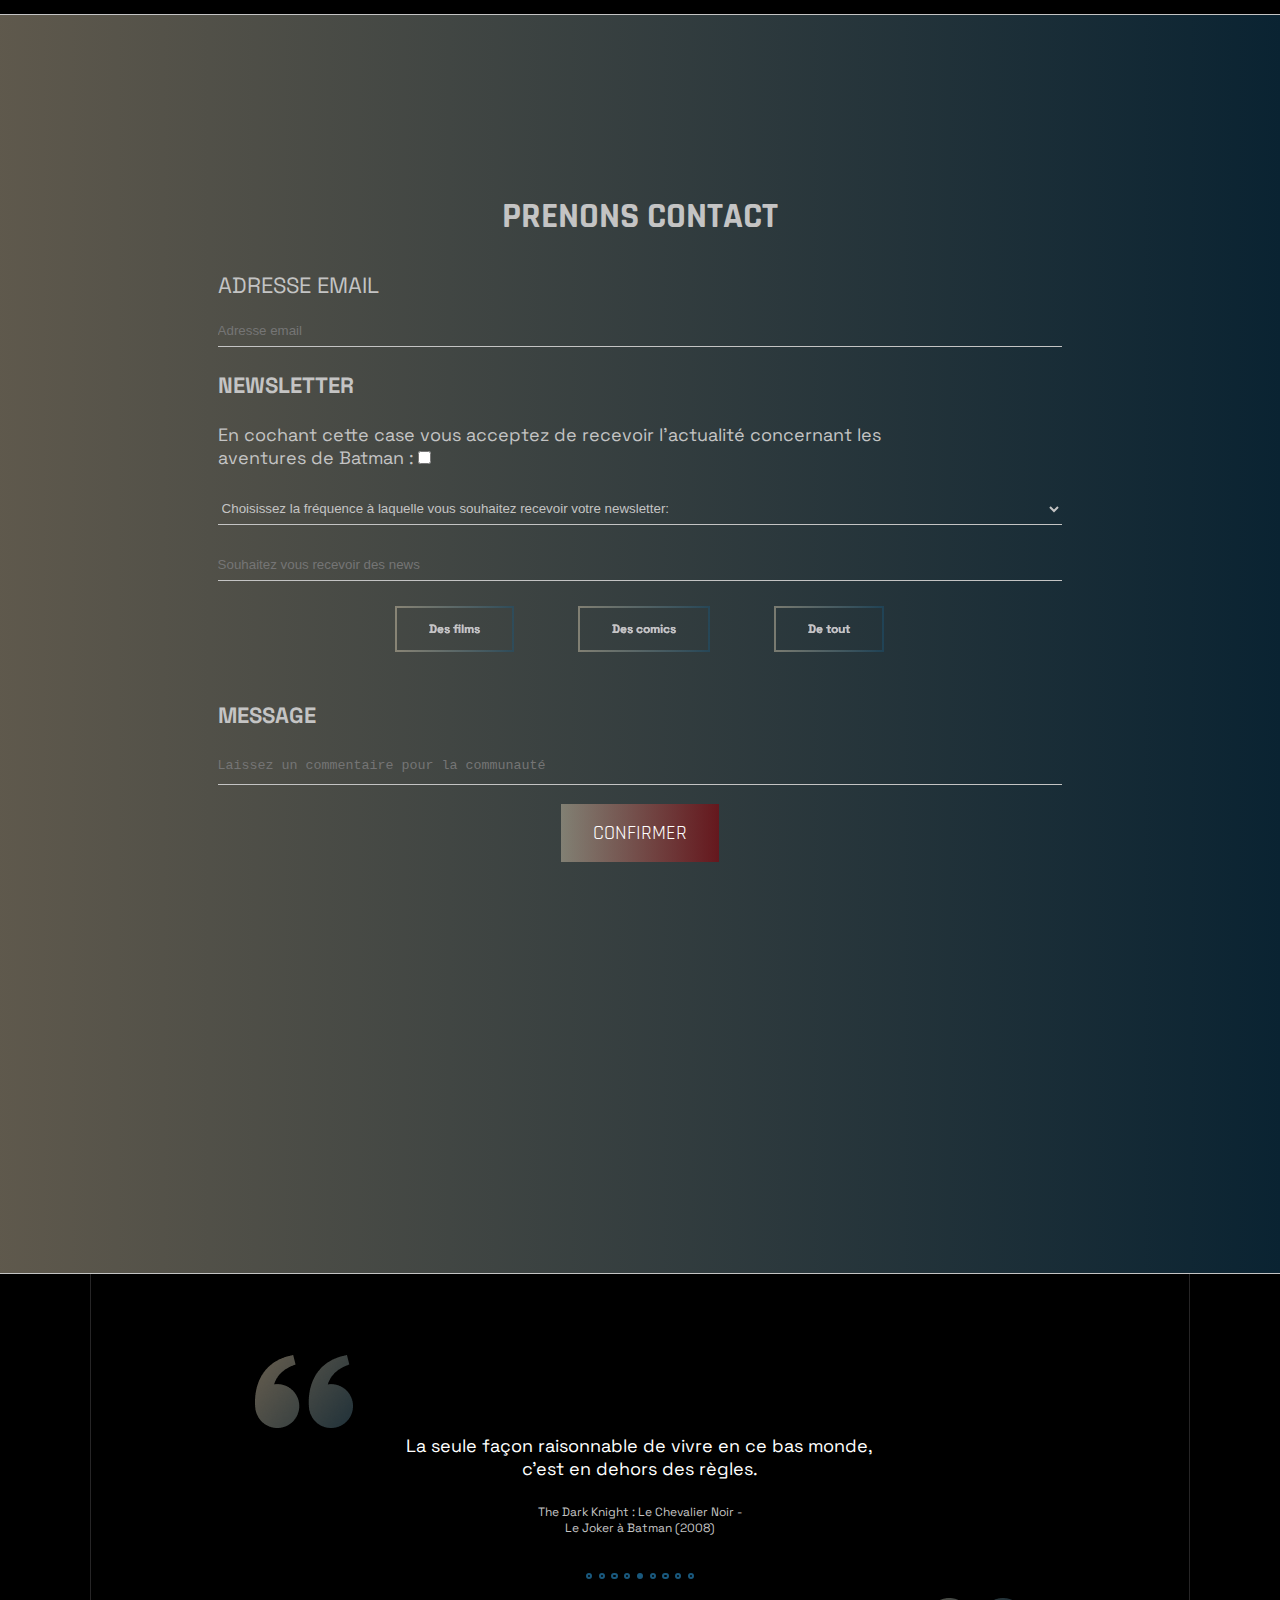
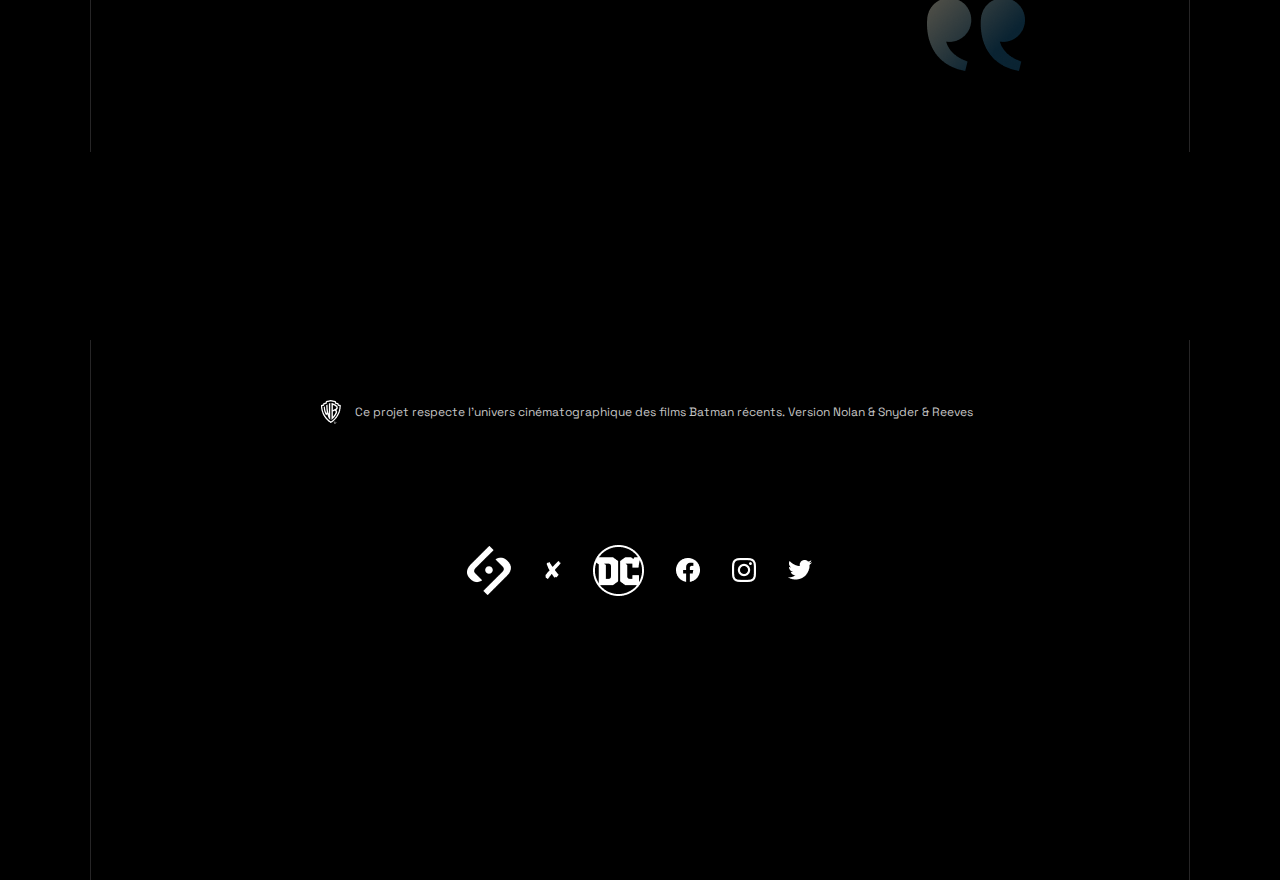
==== commit bcb8fd31: "I adding the four animation" ====
--- a/index.html
+++ b/index.html
@@ -94,7 +94,7 @@
                 <article>
                     <h1>NÉMÉSIS</h1>
                     <img src="./Illustrations/Bathome13.png" alt="Bathome13">
-                    <p>
+                    <p class="who-nemesis">
                         Batman souhaite éradiquer la criminalité de Gotham. C’est pourquoi, il affrontera la plupart 
                         du temps, des vilains sans capacités surnaturelles mais particulièrement violents ou 
                         psychopathes. Avec son introduction dans la Justice League il aura l’occasion de se mesurer à 
@@ -127,7 +127,7 @@
             <section class="art">
                 <article>
                     <h1>Alliés</h1>
-                    <p>
+                    <p class="who-allies">
                         Alfred est le majordome des Wayne. A leur mort il s’occupe de l’éducation du jeune Bruce 
                         avant de l’assister dans son rôle du Batman. Ce dernier rencontrera Catwoman dès le 
                         premier numéro des aventures de l’homme-chauve souris en 1940. Tantôt ennemie tantôt 
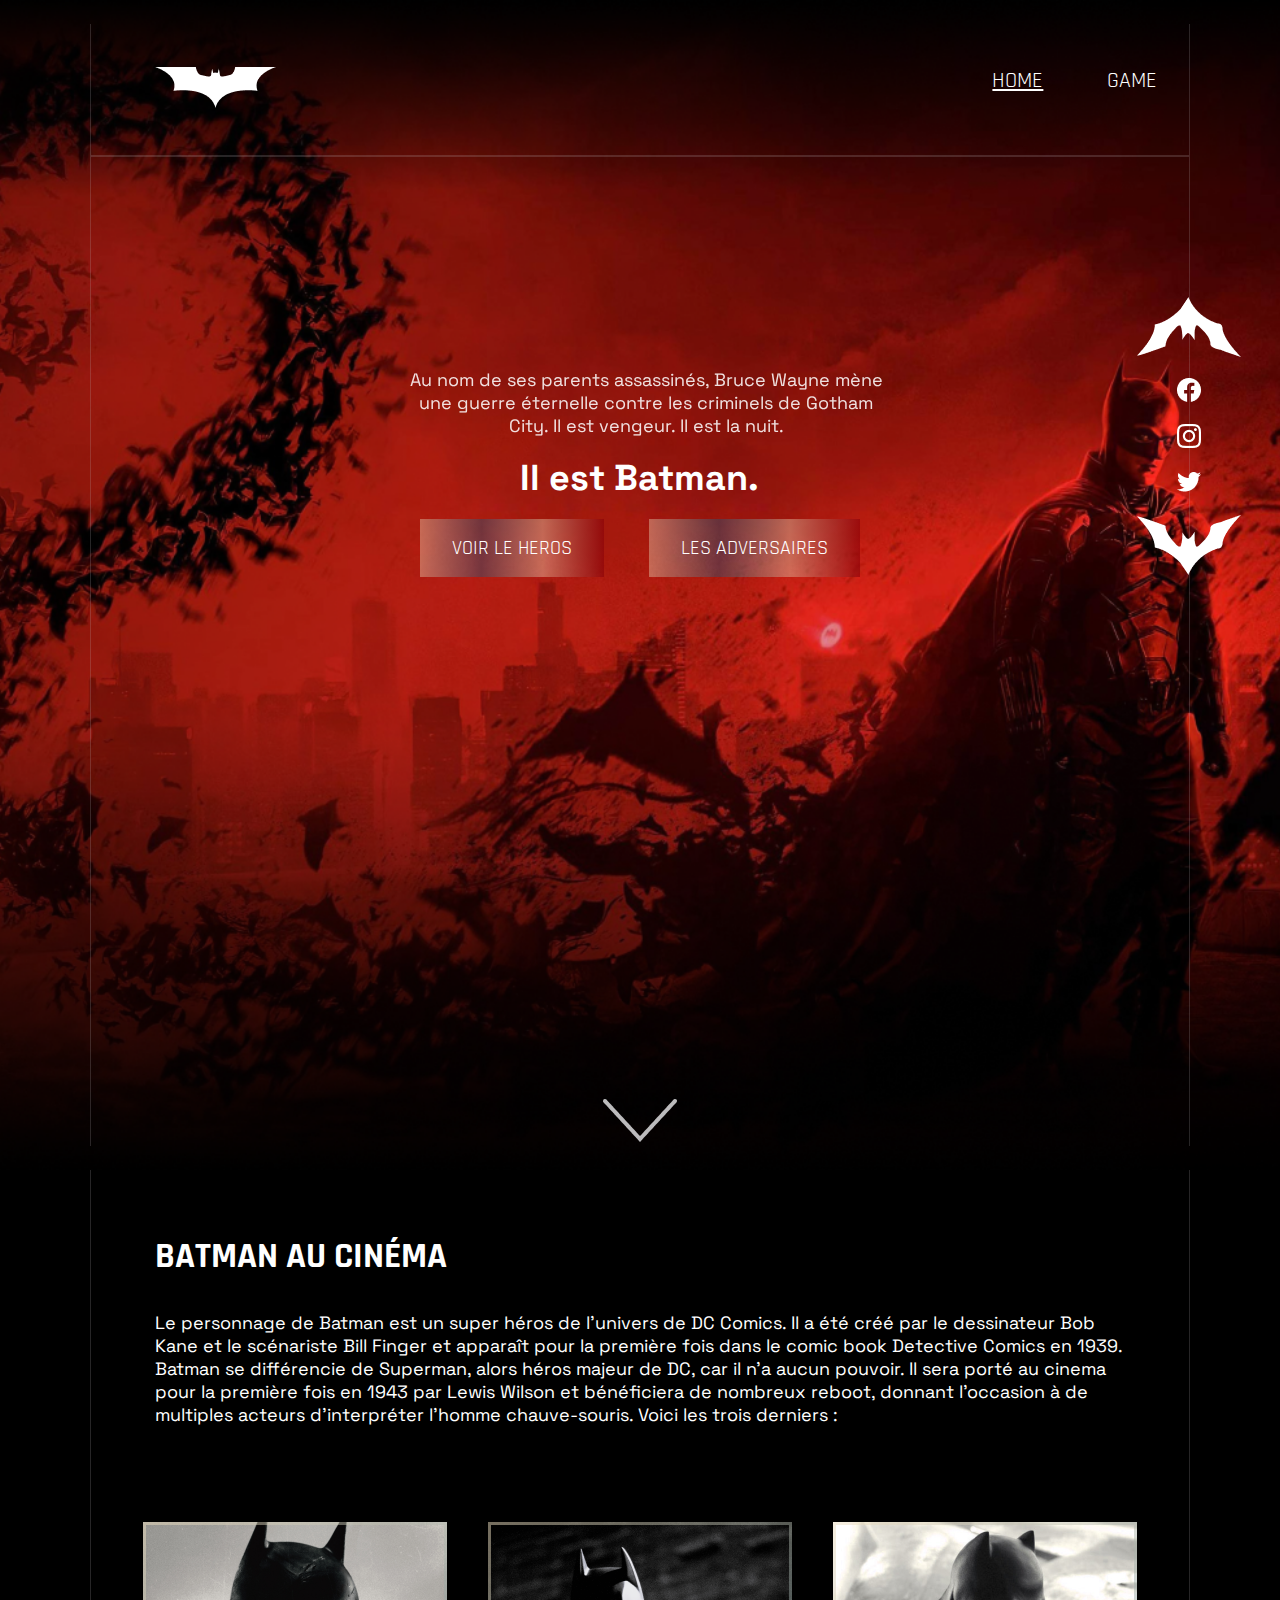
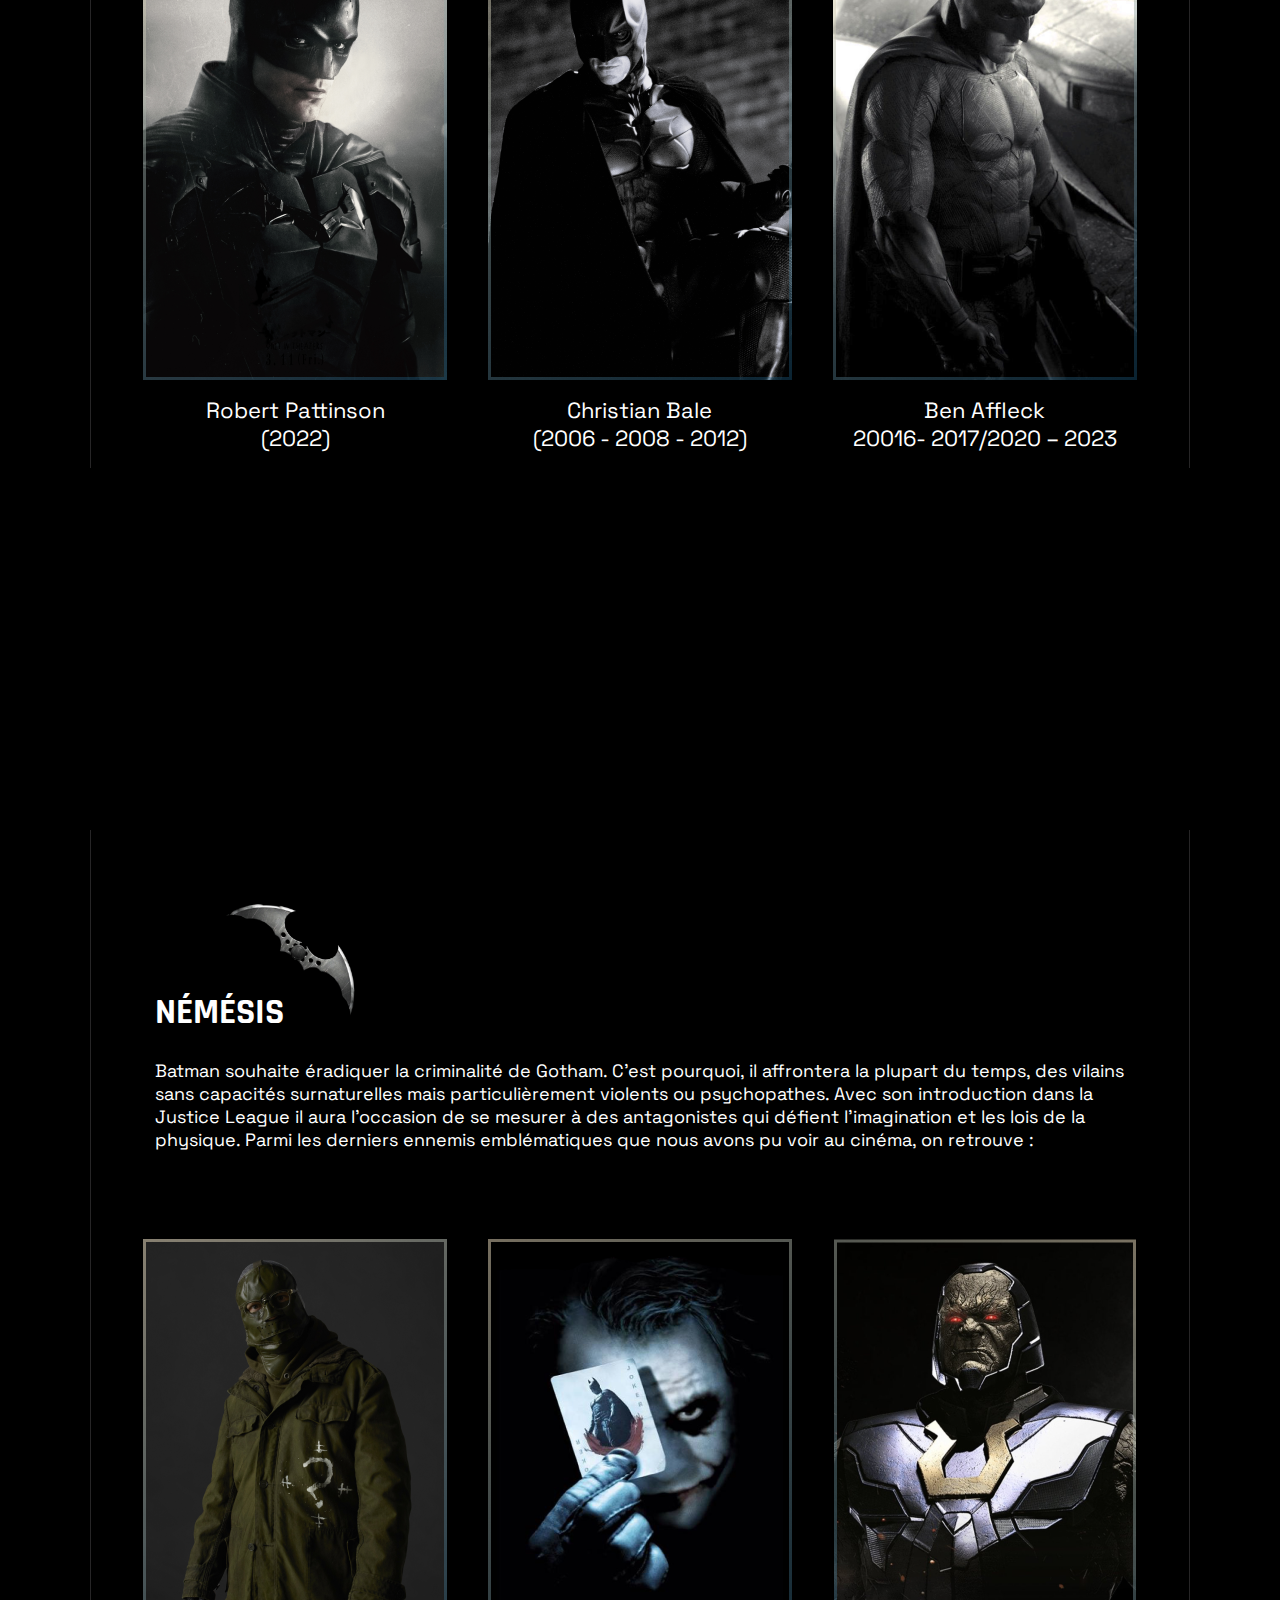
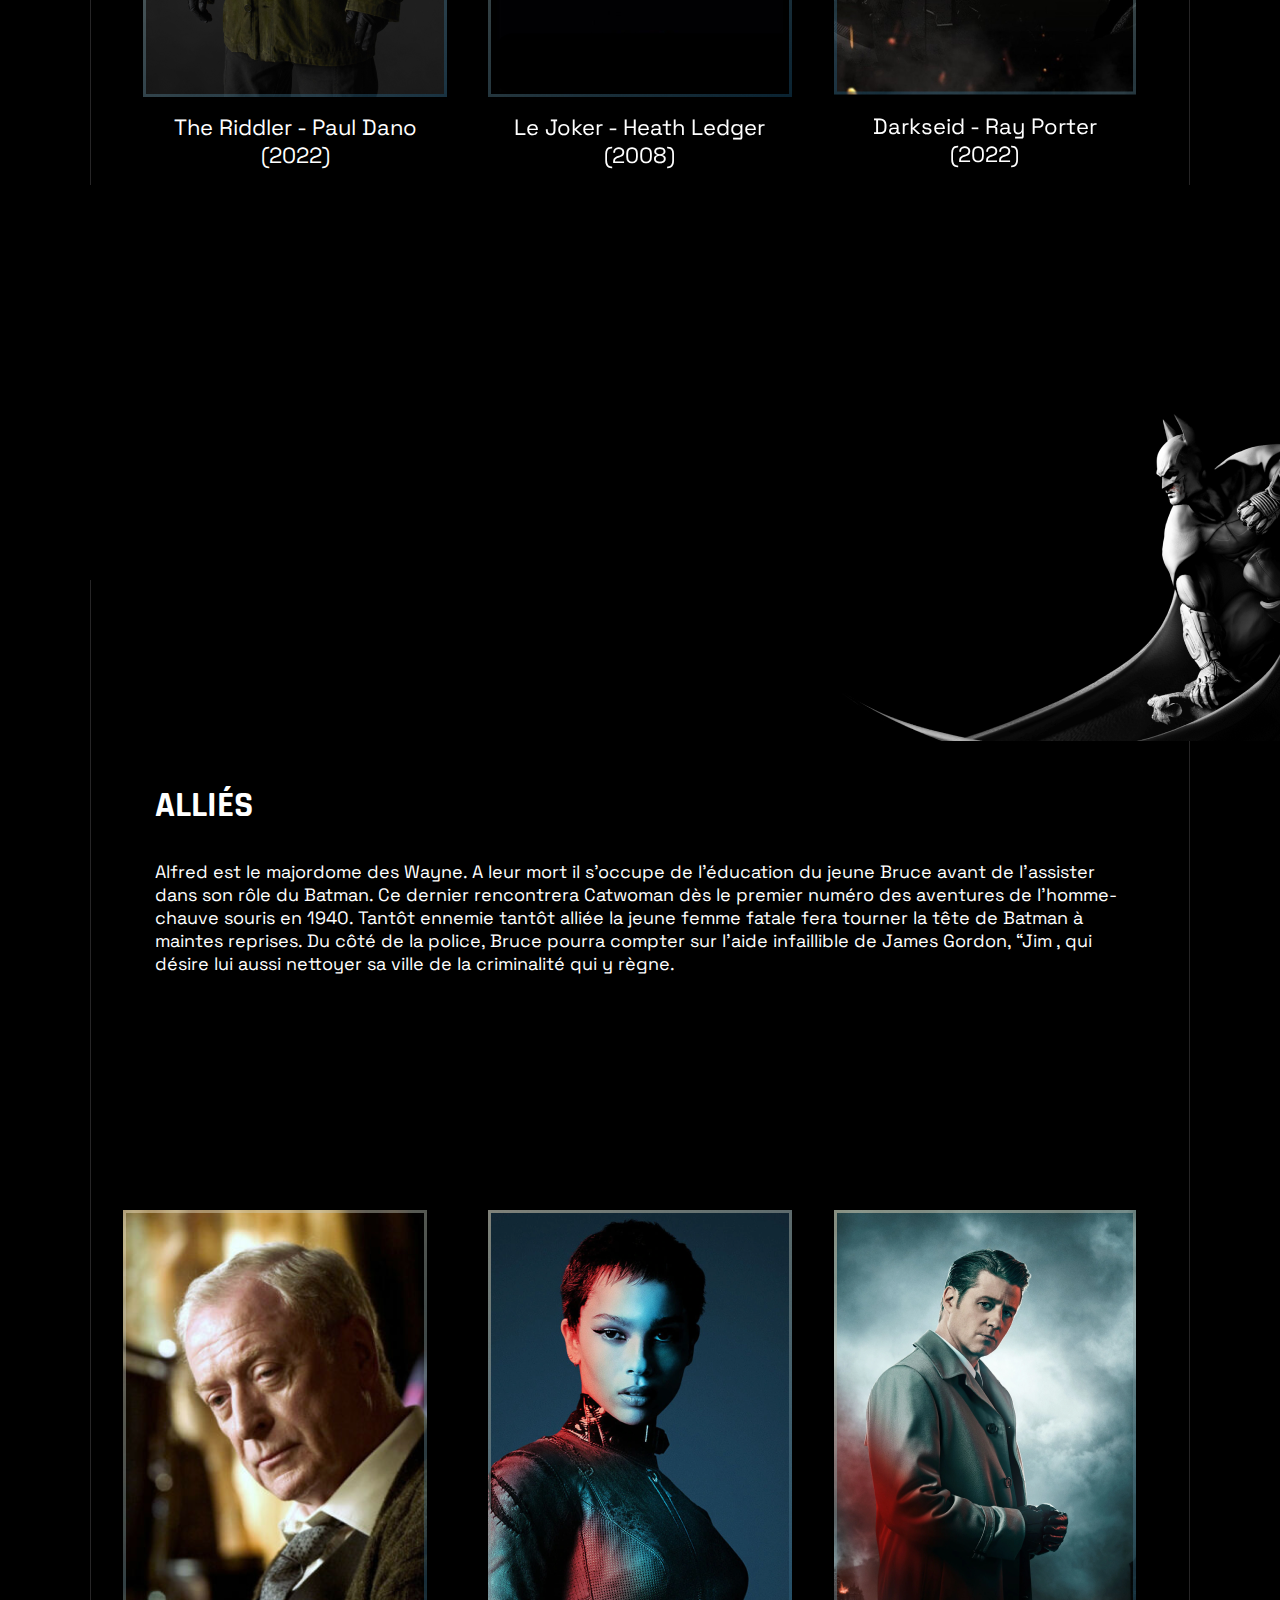
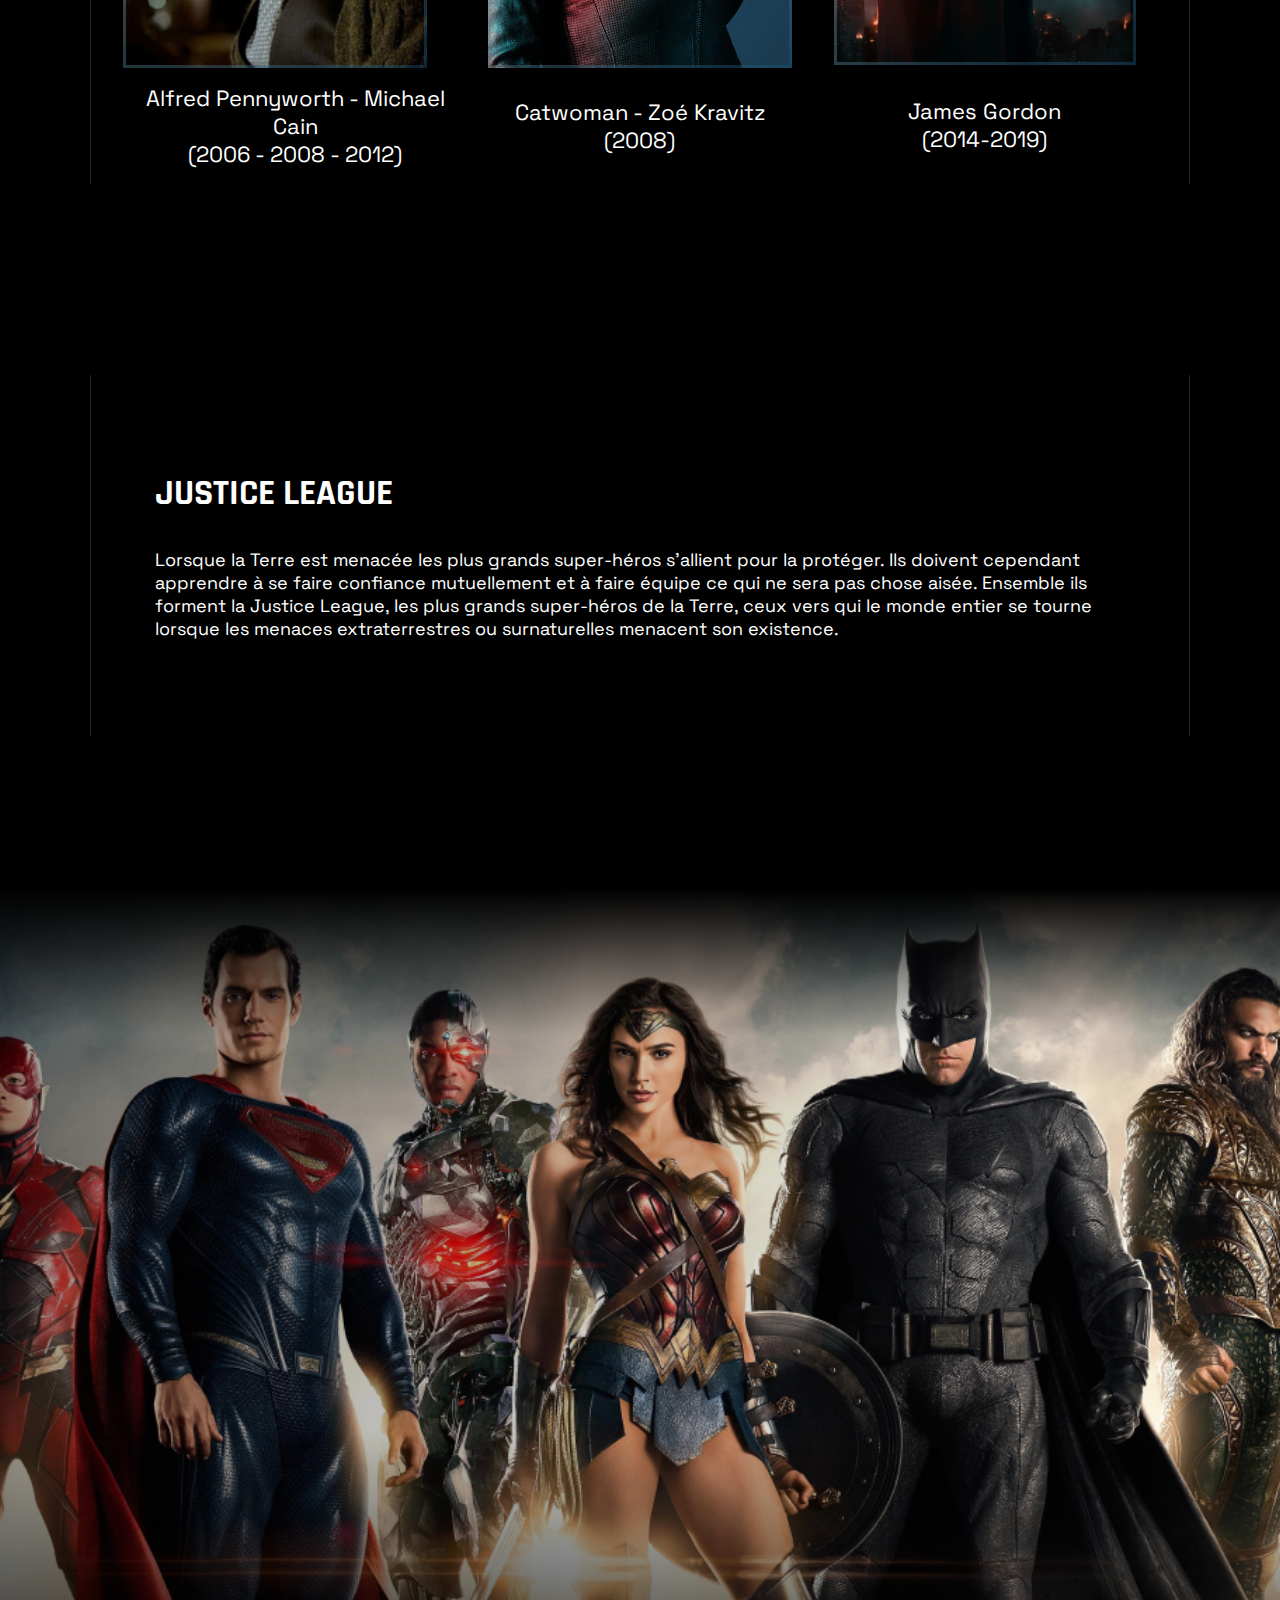
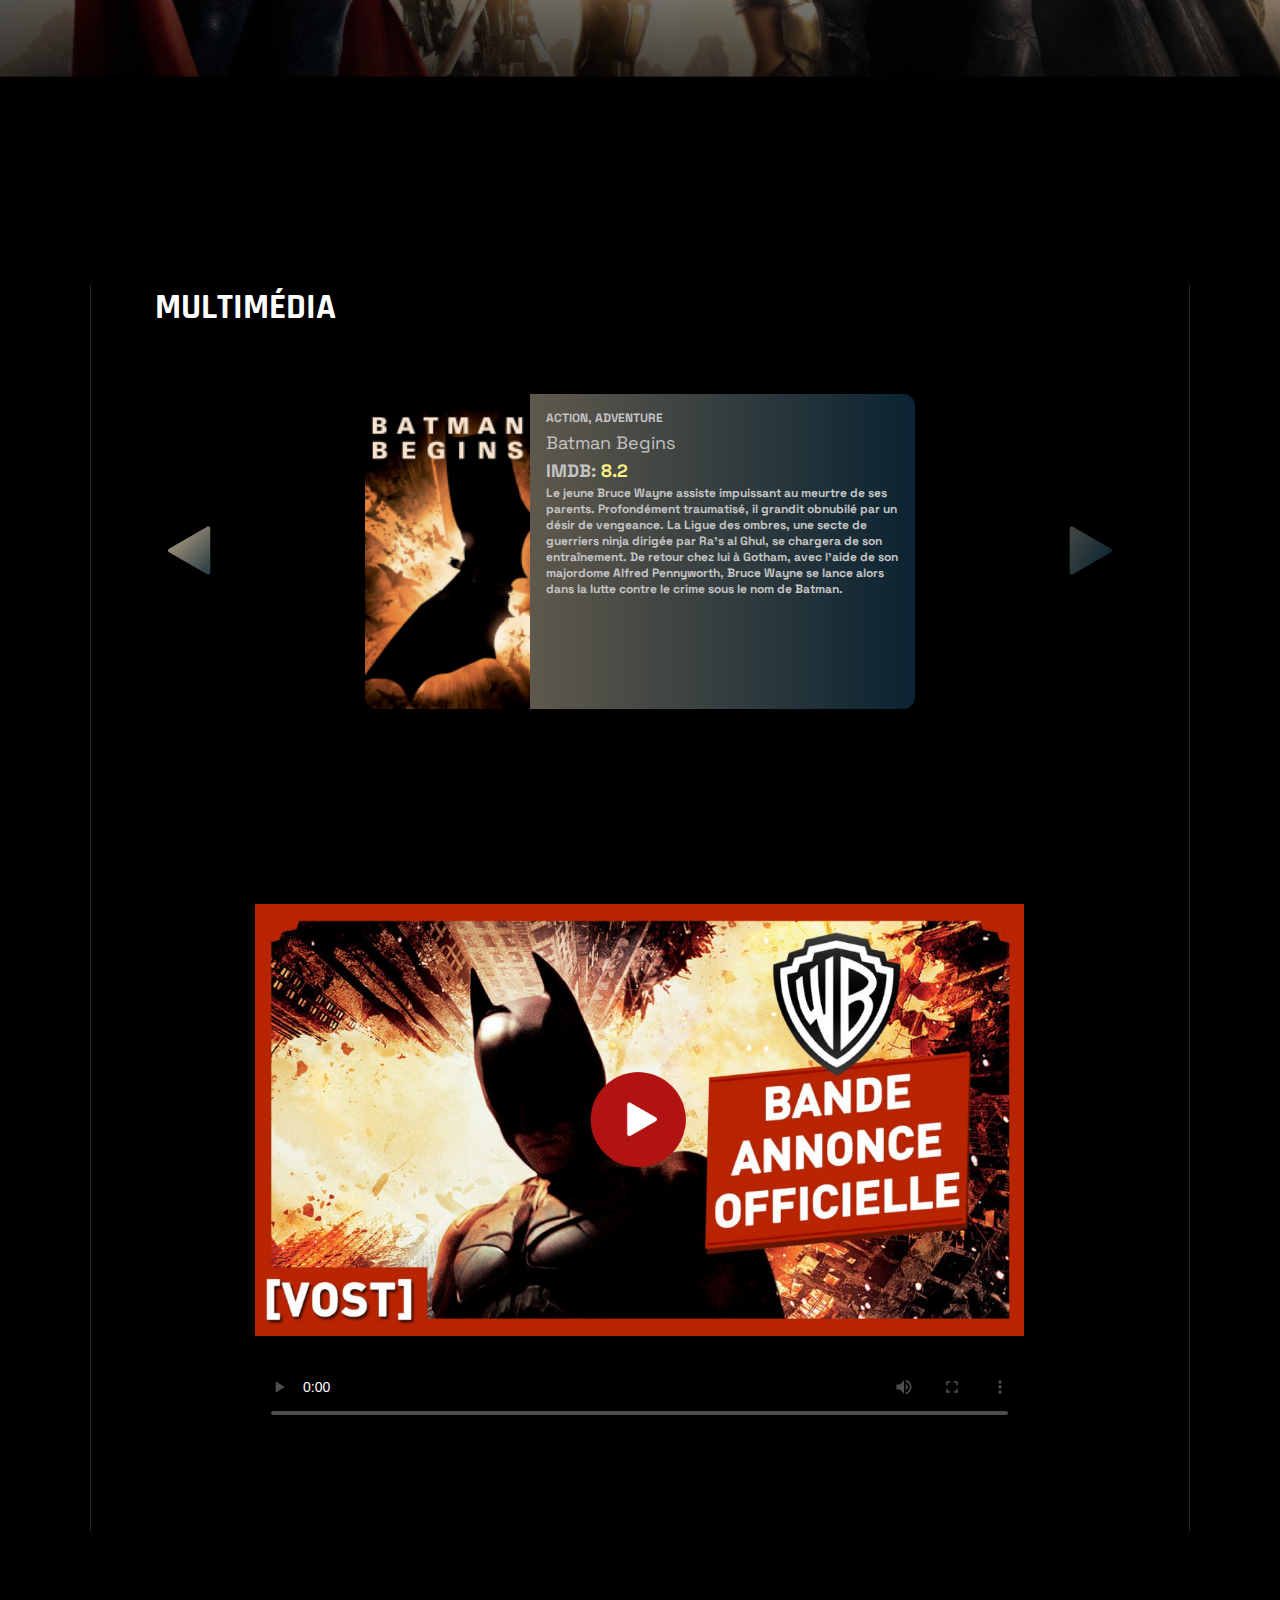
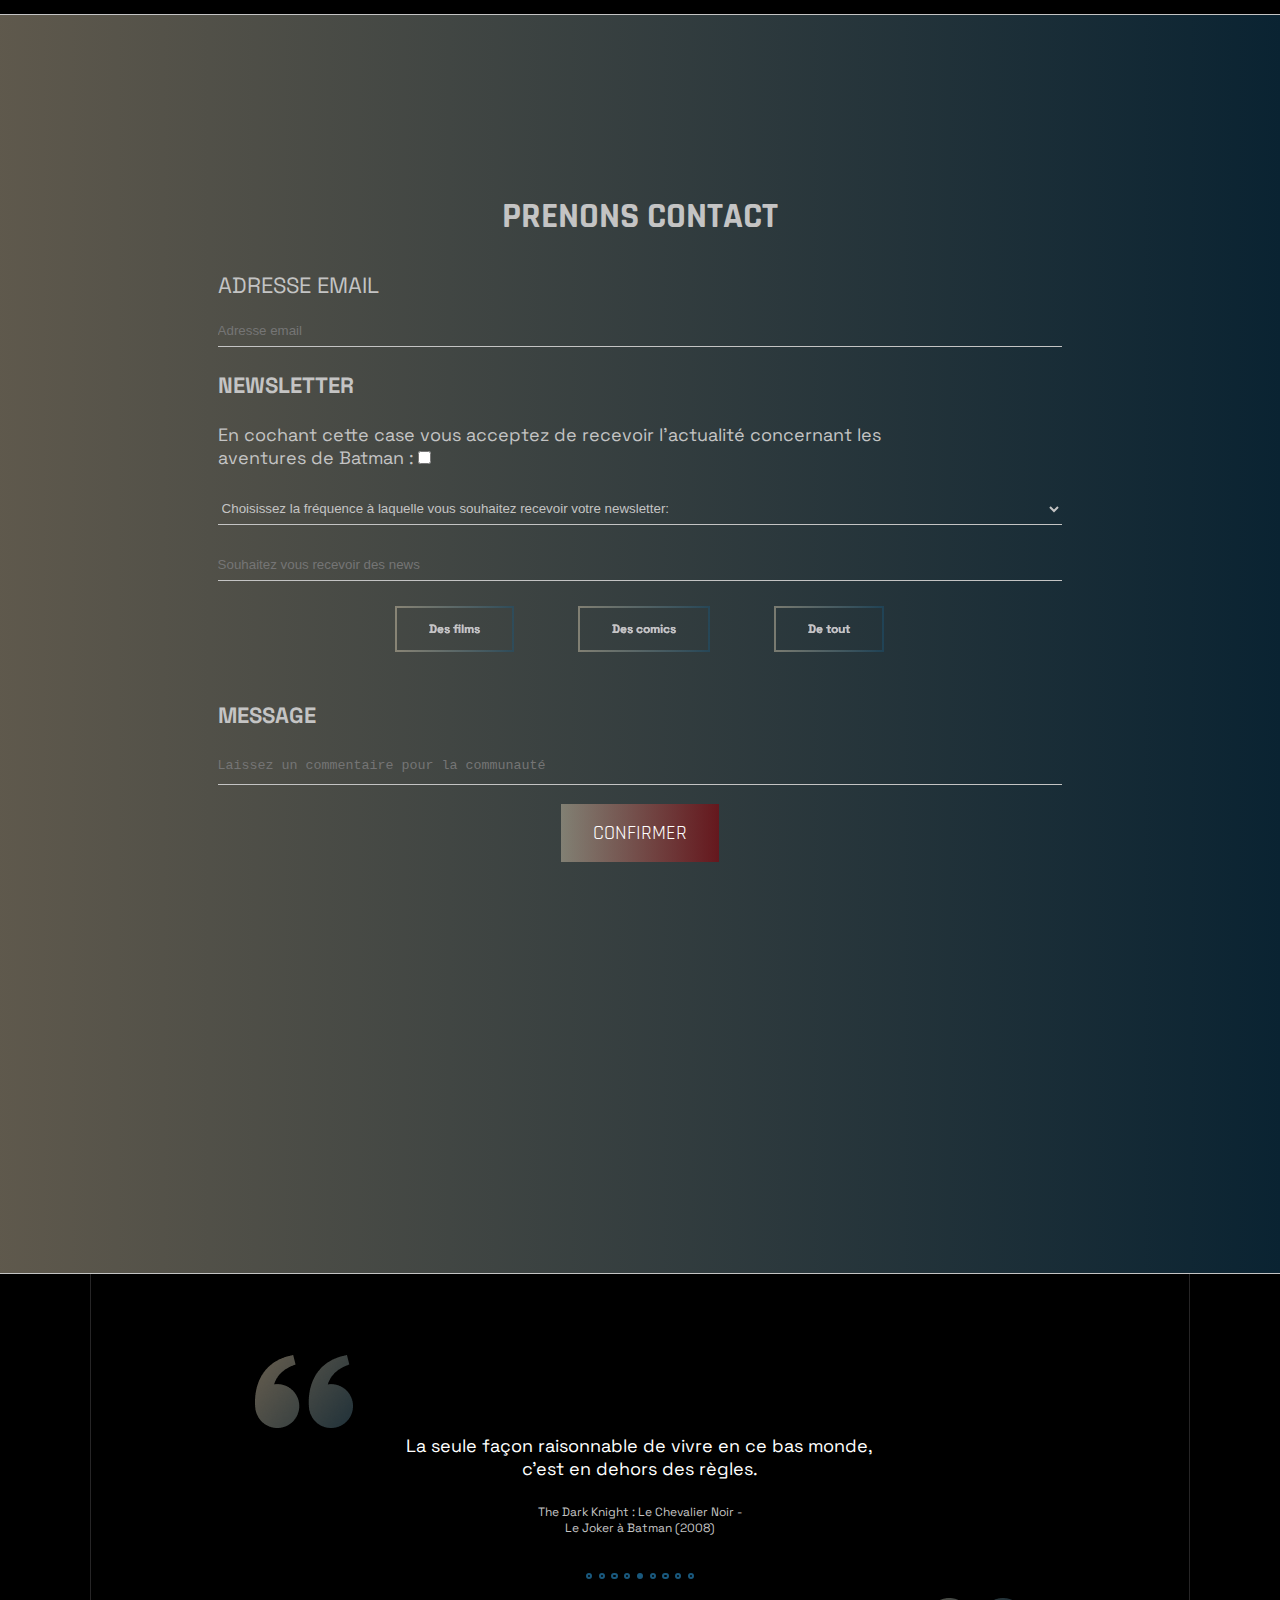
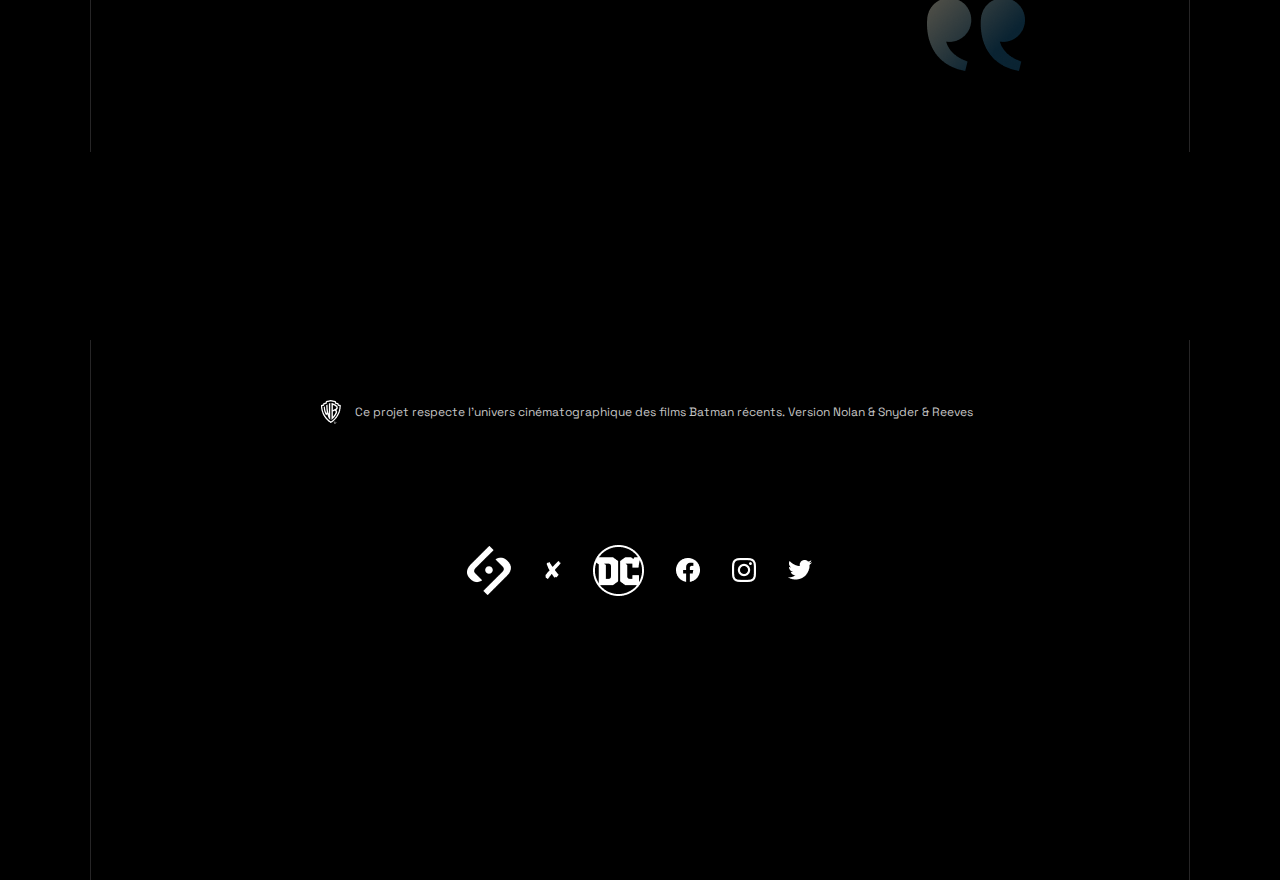
==== commit 185b9522: "Adding images" ====
--- a/index.html
+++ b/index.html
@@ -156,7 +156,7 @@
             <section class="art">
                 <article>
                     <h1>JUSTICE LEAGUE</h1>
-                    <p>
+                    <p class="who-justice-league">
                         Lorsque la Terre est menacée les plus grands super-héros s’allient pour la protéger. Ils 
                         doivent cependant apprendre à se faire confiance mutuellement et à faire équipe ce qui ne 
                         sera pas chose aisée. Ensemble ils forment la Justice League, les plus grands super-héros de 
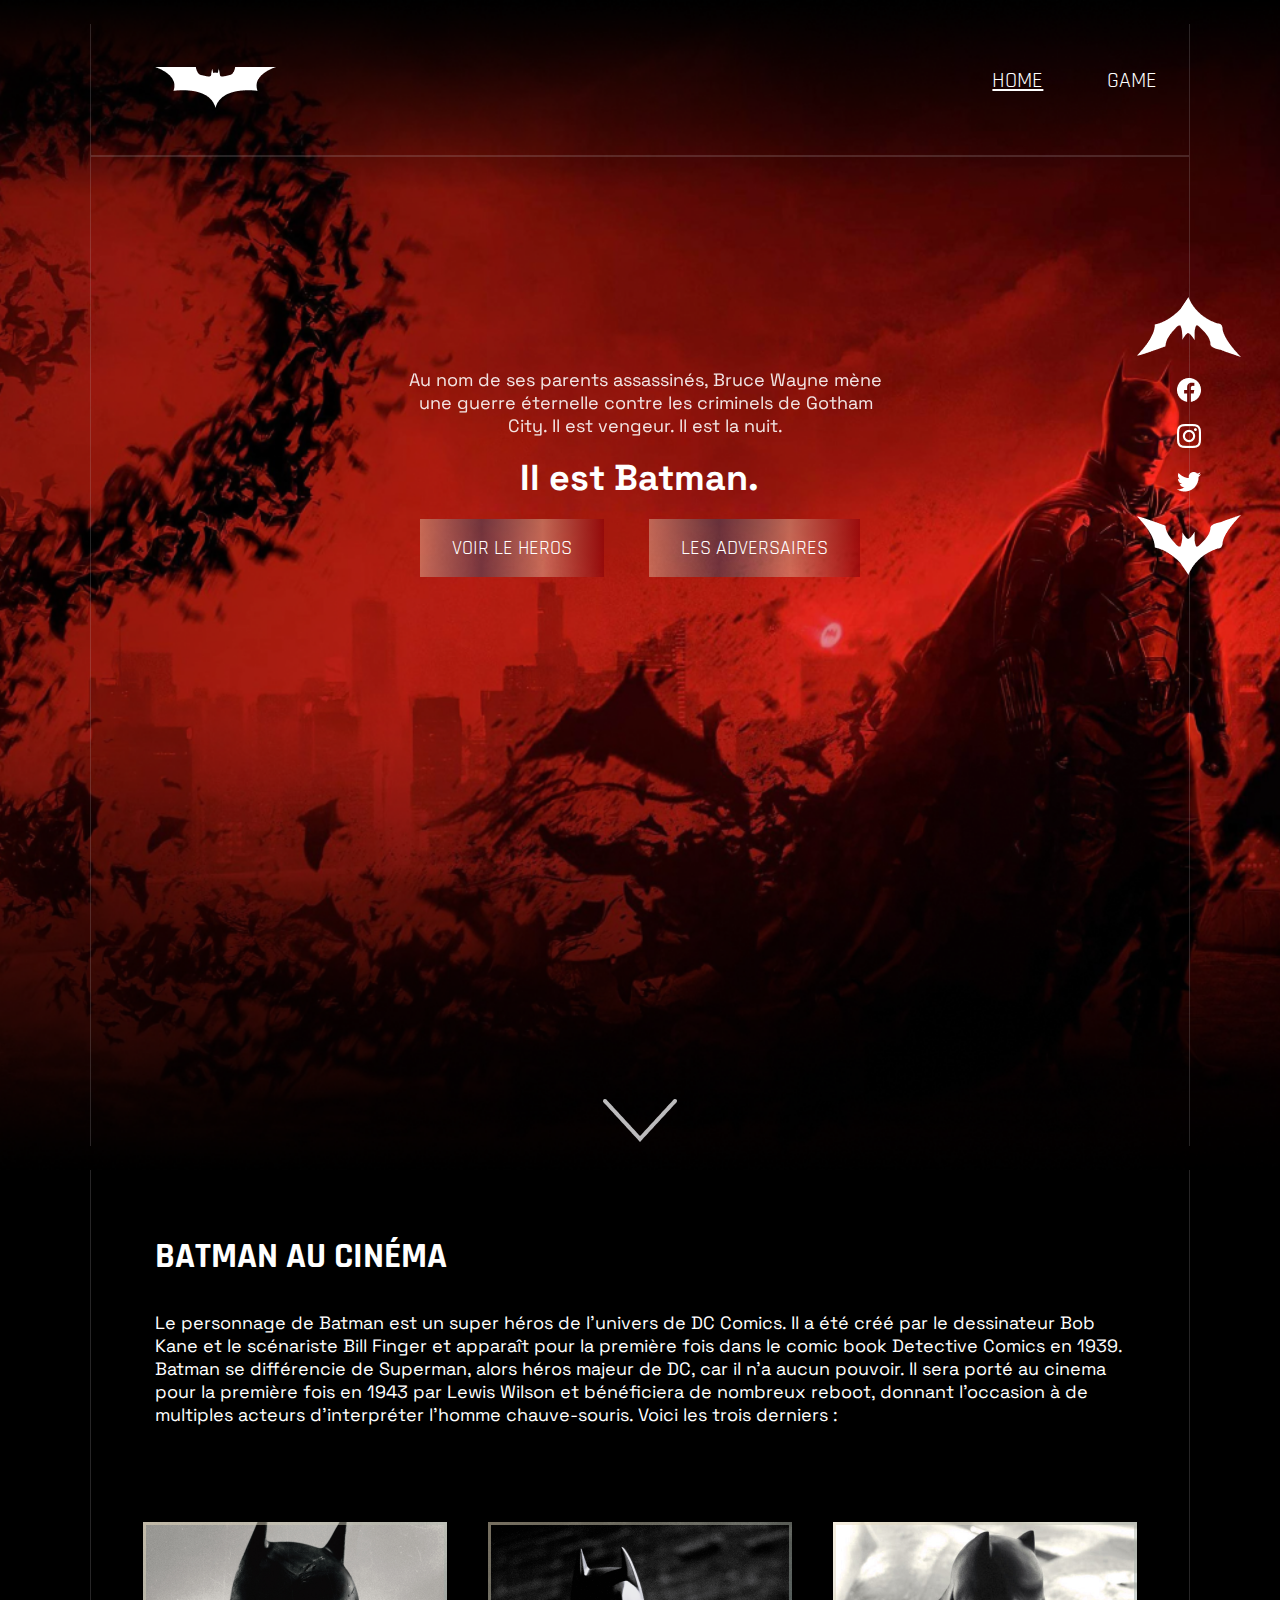
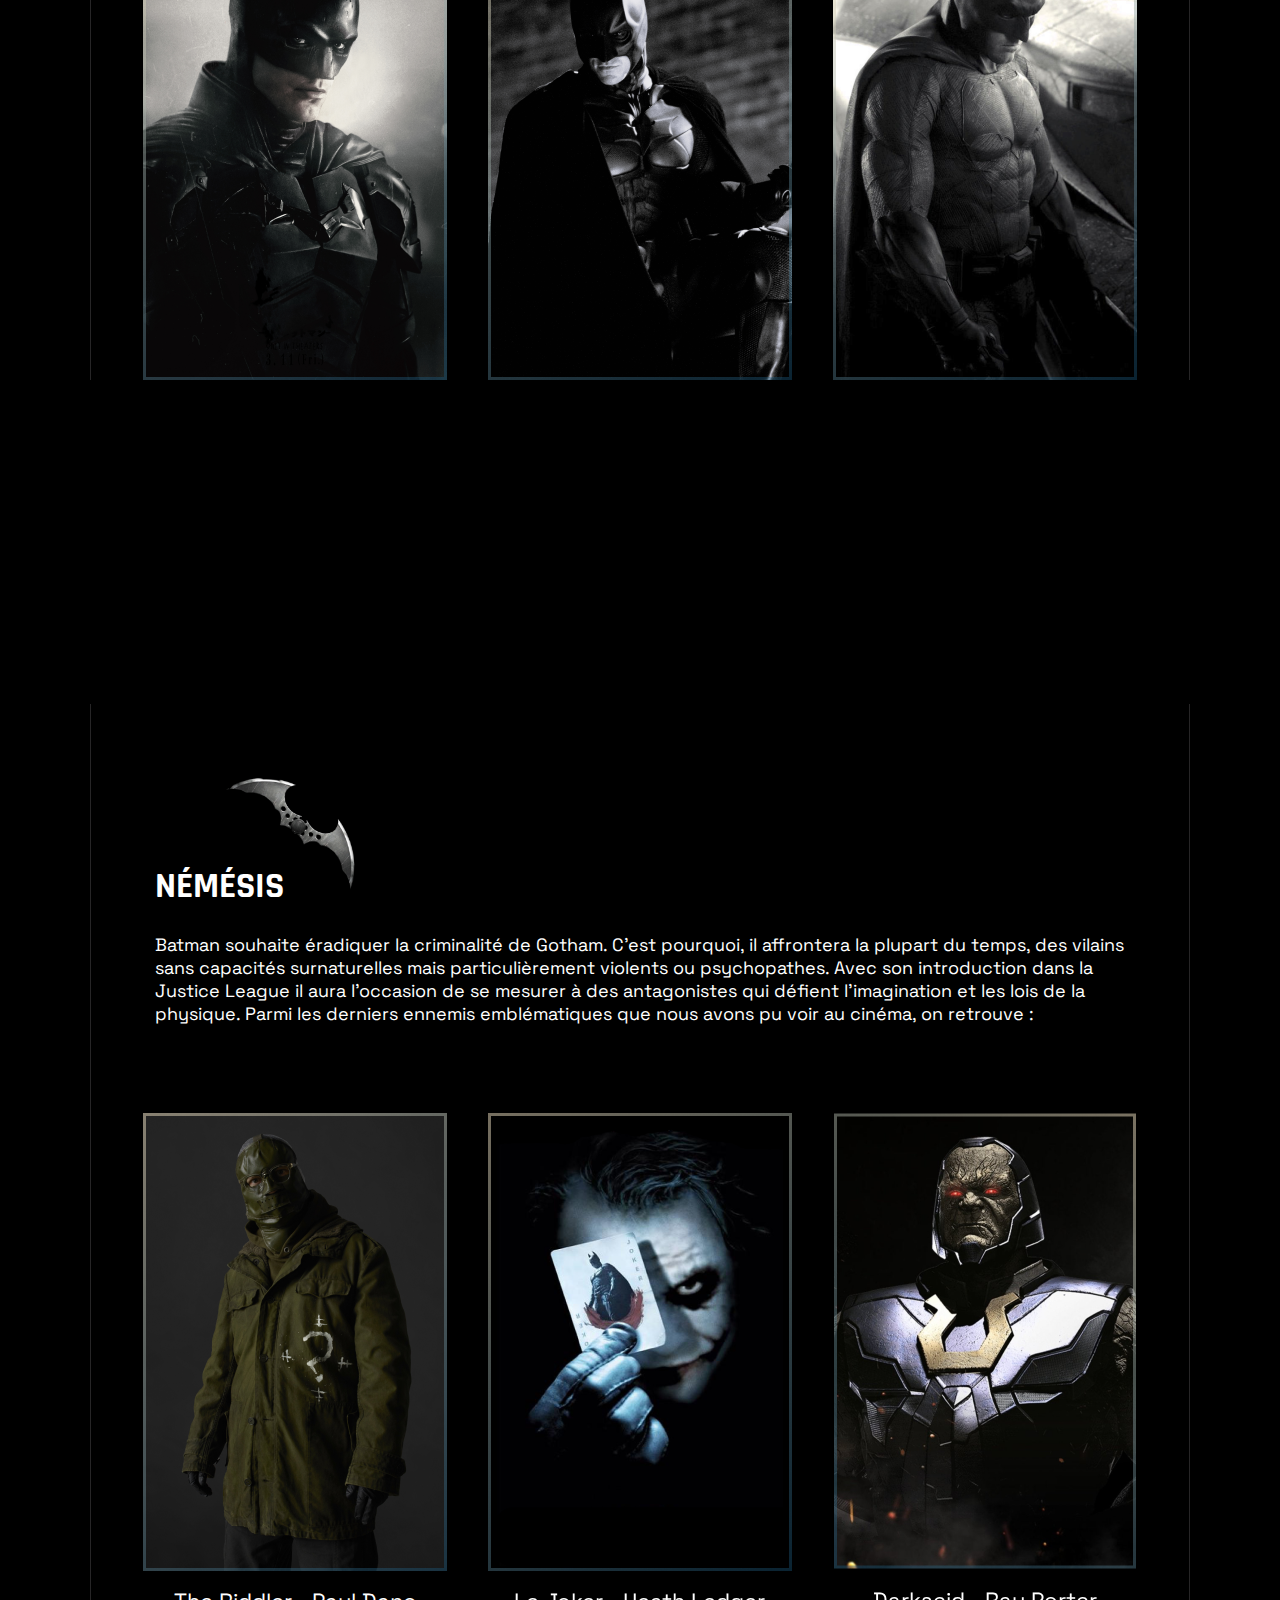
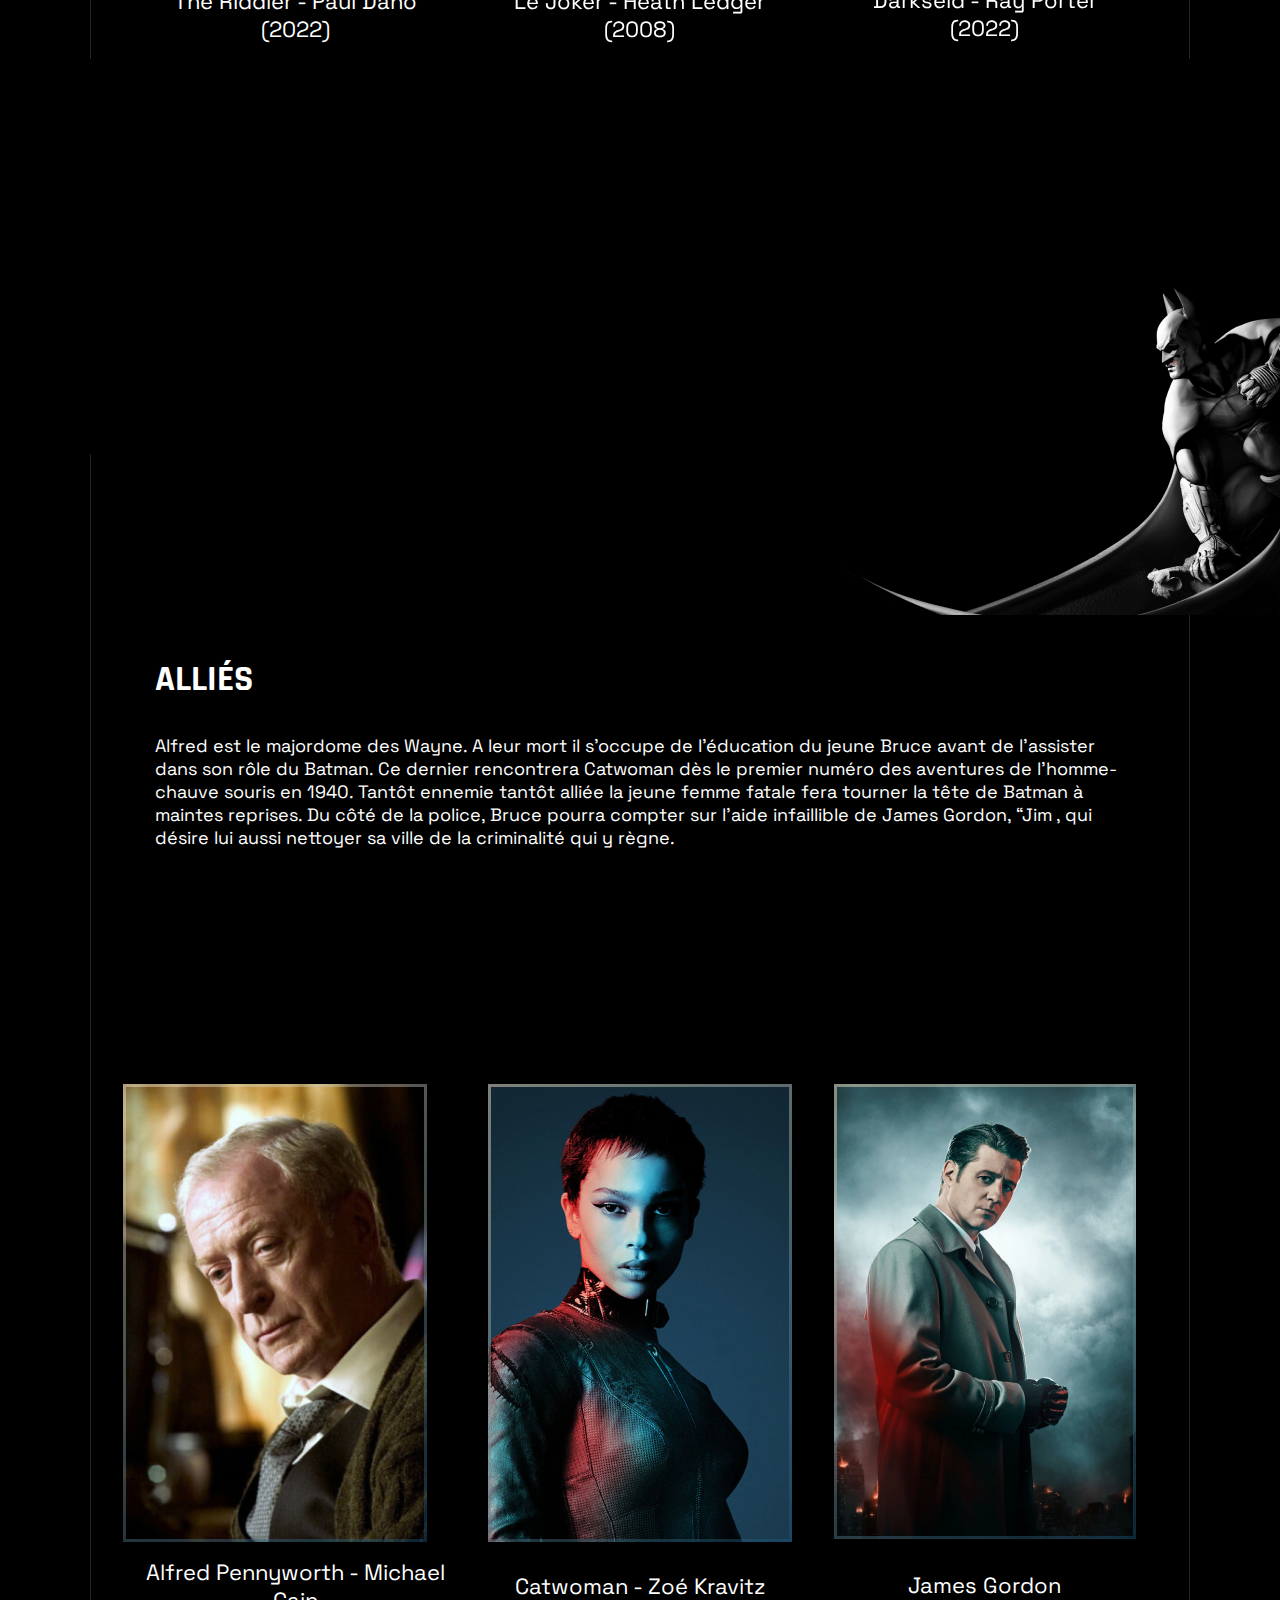
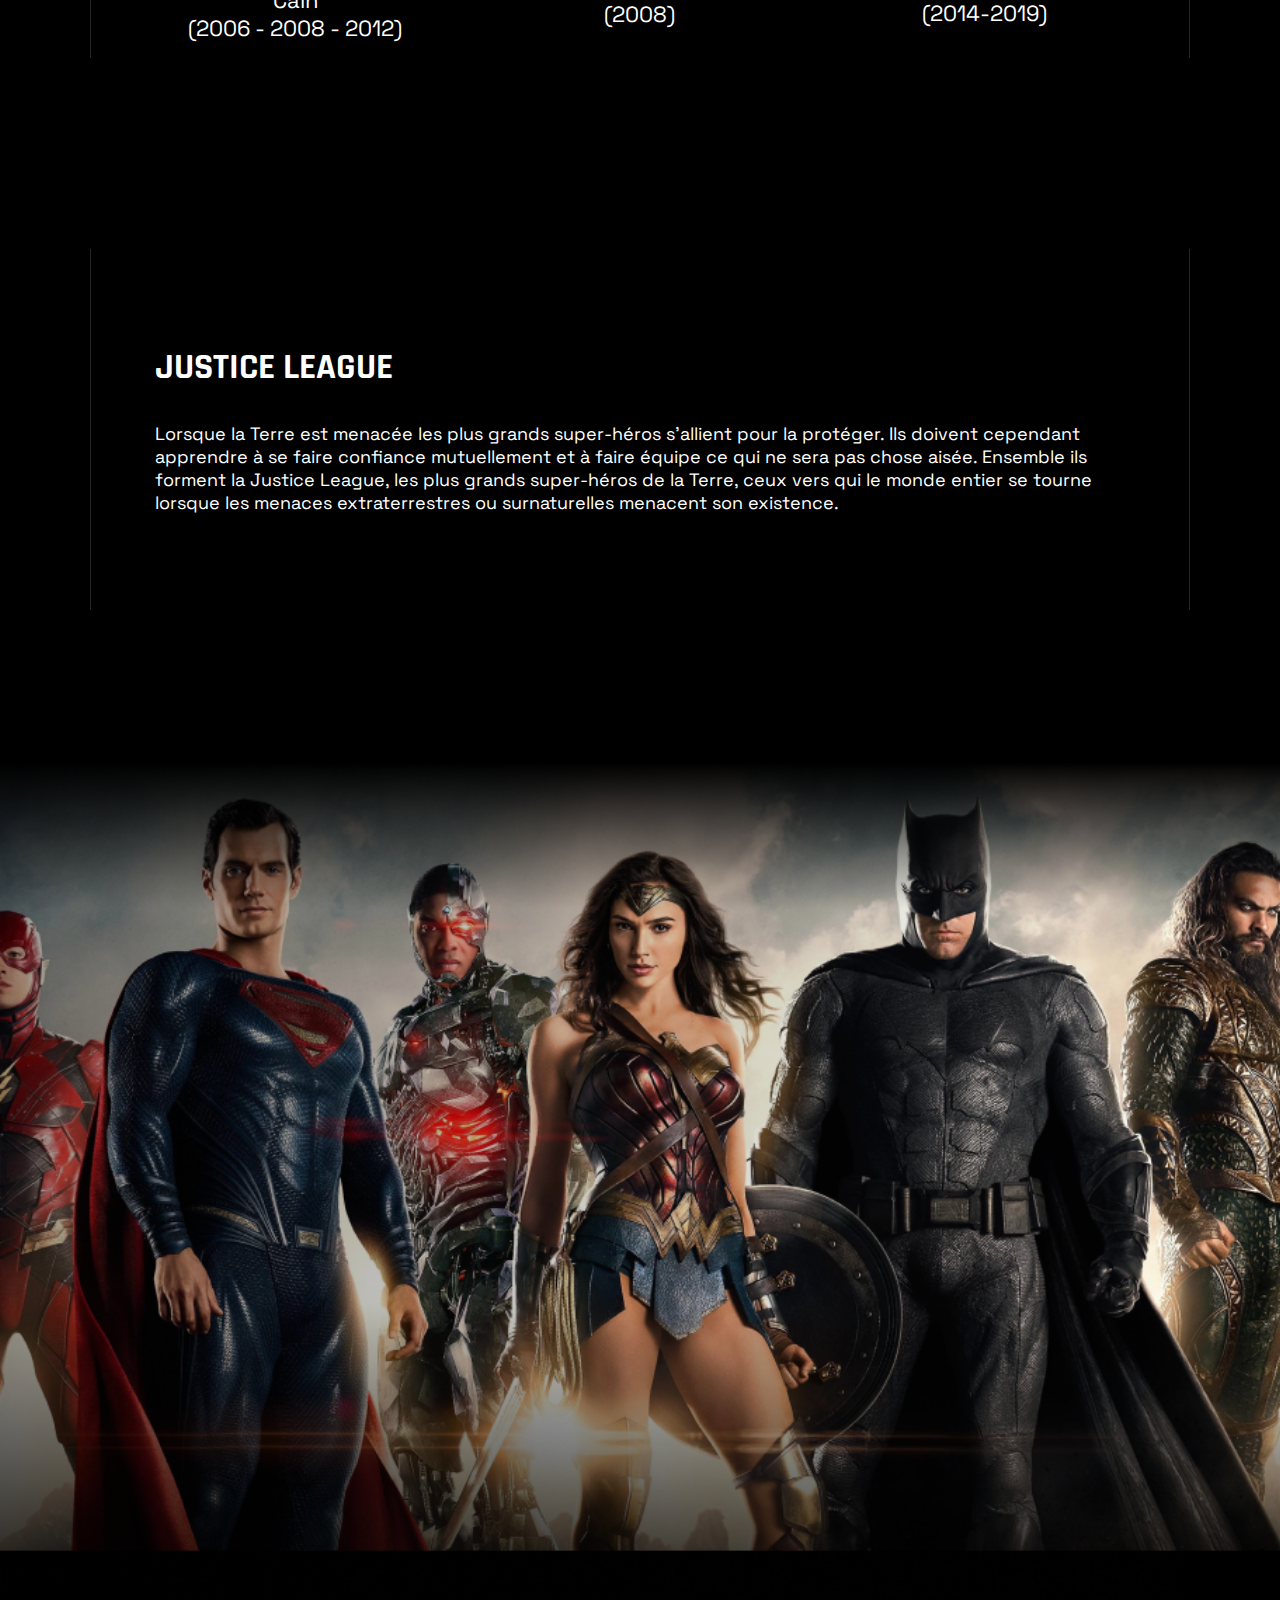
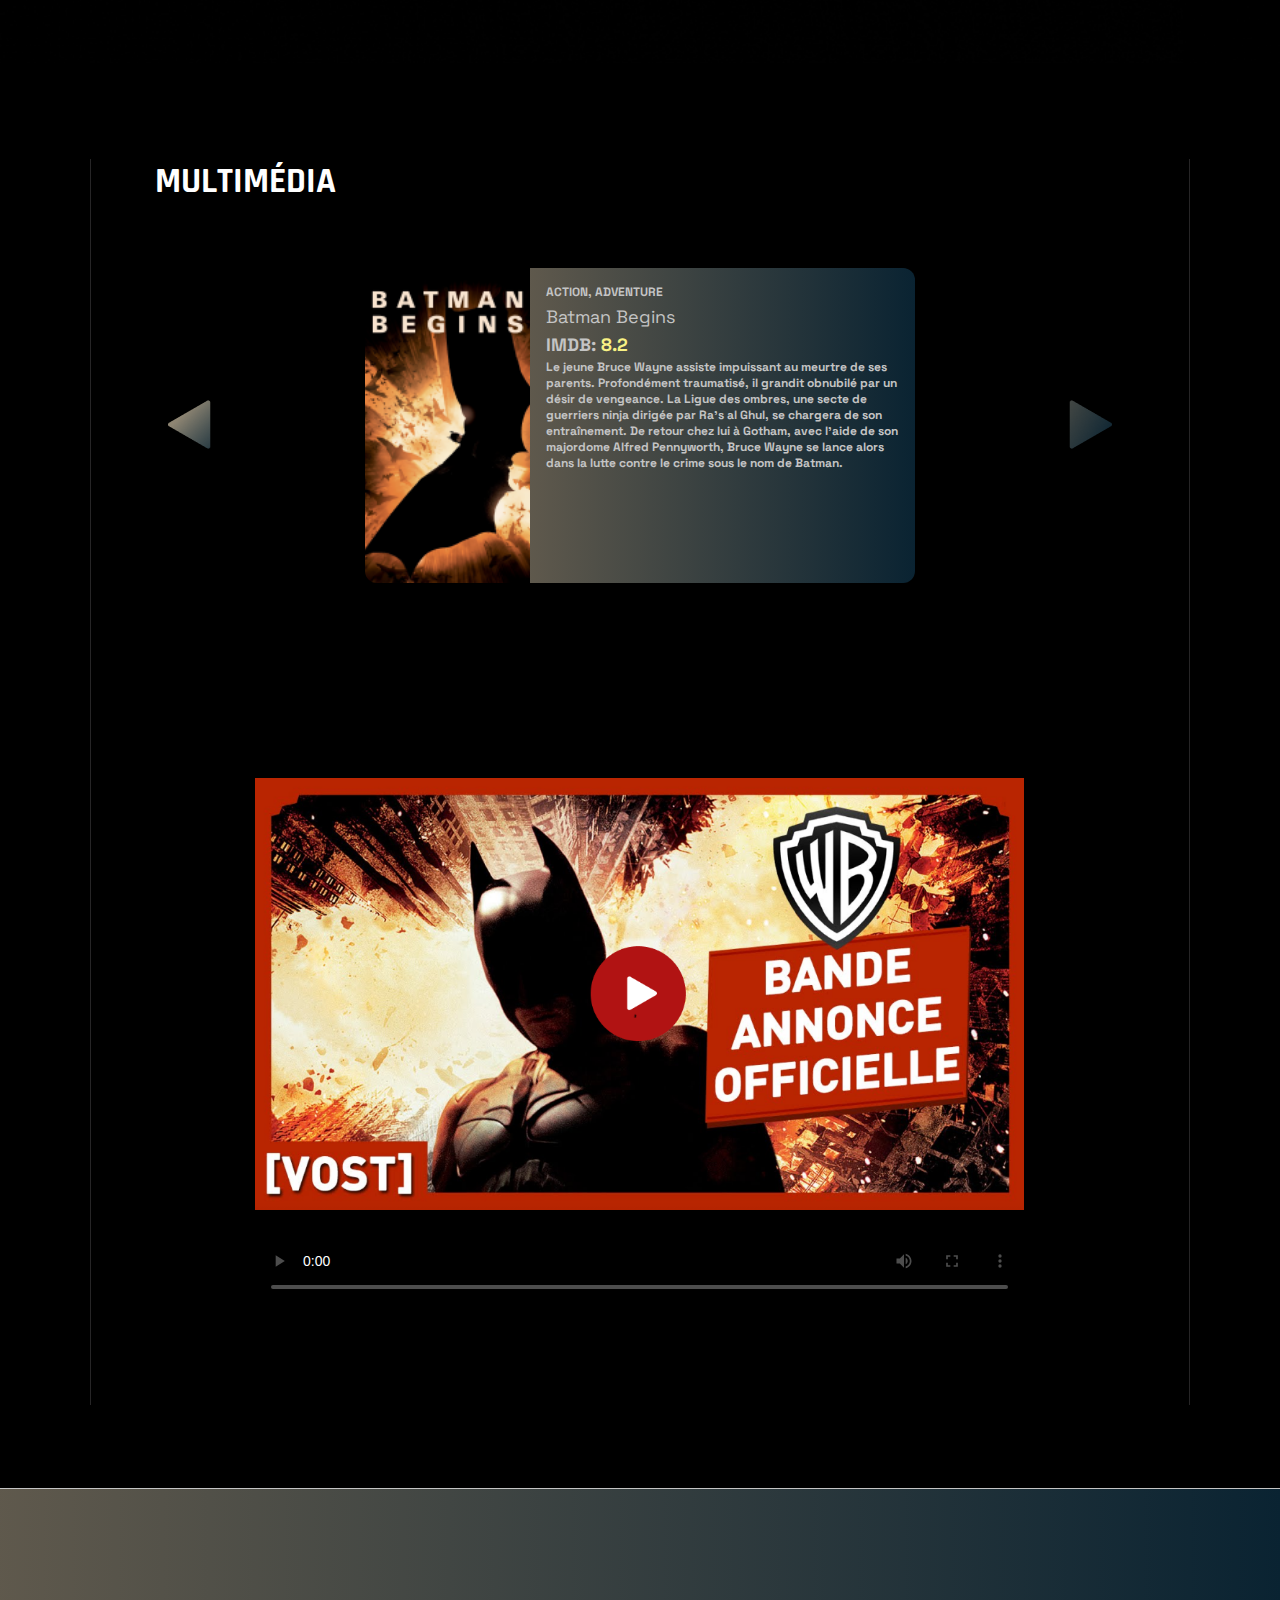
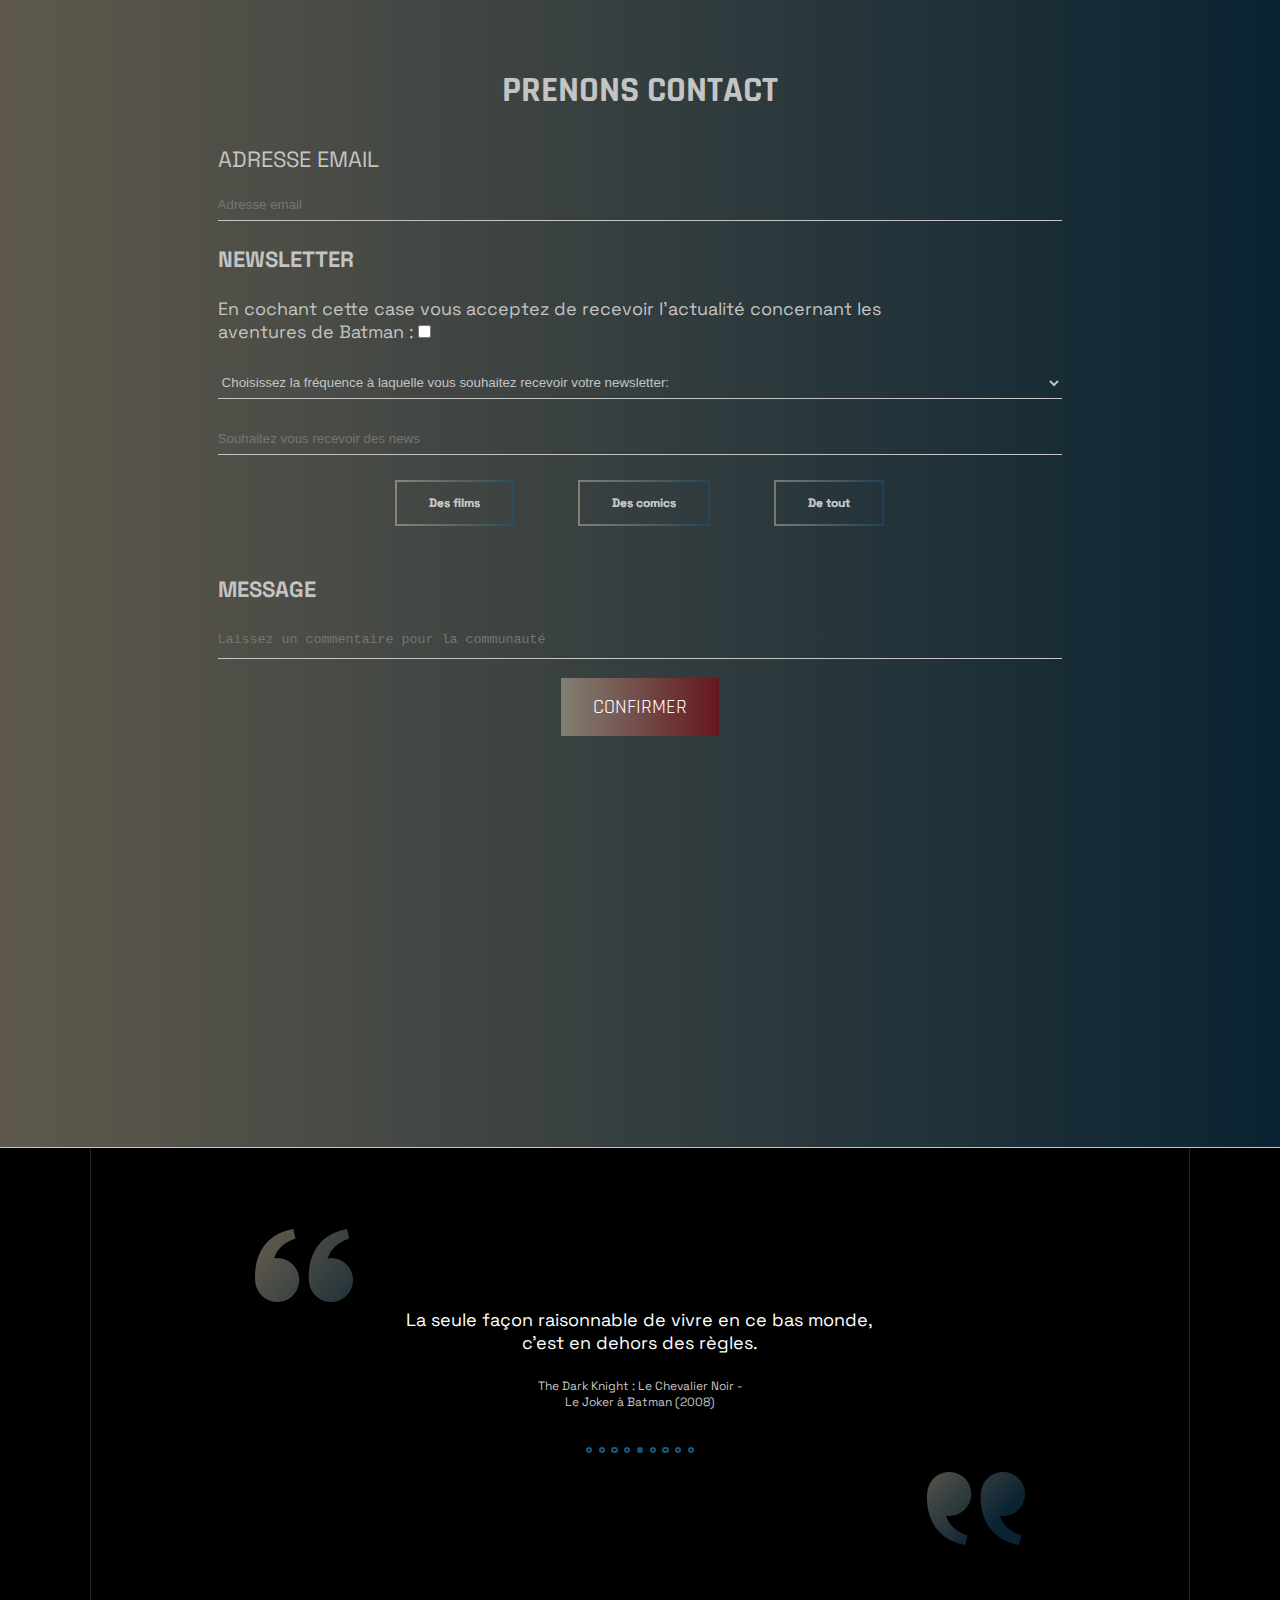
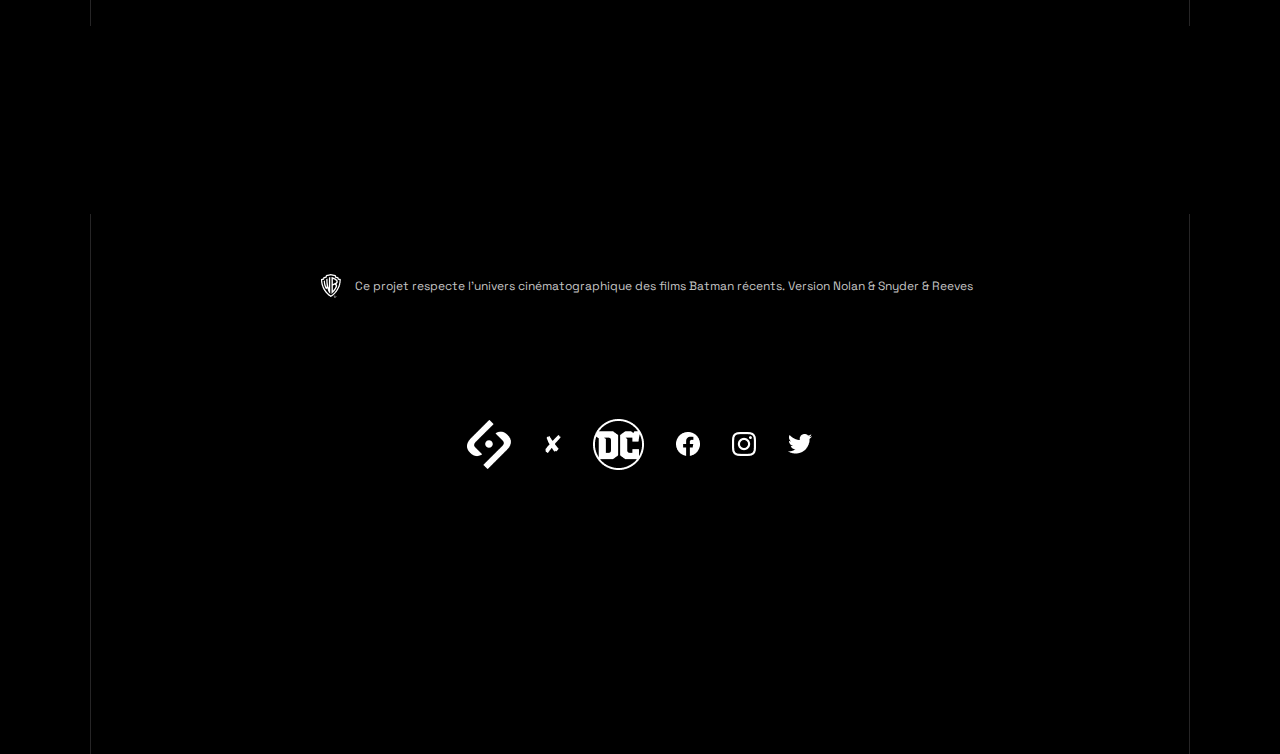
==== commit 9093c172: "I have finish the first animation cards" ====
--- a/index.html
+++ b/index.html
@@ -75,17 +75,44 @@
                 </article>
             </section>
             <section class="contenu-cart-batman">
-                <div class="div one">
+                <div class="div one" id="Pattinson">
                     <img src="./Illustrations/Bathome2.png" alt="Bathome2">
-                    <p>Robert Pattinson <br> (2022)</p>
-                </div>
-                <div class="div two">
+                    <div id="content-pattinson">
+                        <div class="btn-pattinson">
+                            <div class="img-pattinson">
+
+                            </div>
+                            <div class="txt-pattinson">
+                                <p class="para-pattinson">Robert Pattinson <br> <span>2022</span> </p>
+                            </div>
+                        </div>
+                    </div>
+                </div>
+                <div class="div two" id="Christian">
                     <img src="./Illustrations/Bathome3.png" alt="Bathome3">
-                    <p>Christian Bale <br> (2006 - 2008 - 2012)</p>
-                </div>
-                <div class="div three">
+                    <div id="content-christian">
+                        <div class="btn-christian">
+                            <div class="img-christian">
+
+                            </div>
+                            <div class="txt-christian">
+                                <p class="para-christian">Christian Bale <br> <span>(2006 - 2008 - 2012)</span> </p>
+                            </div>
+                        </div>
+                    </div>
+                </div>
+                <div class="div three" id="Ben">
                     <img src="./Illustrations/Bathome4.png" alt="Bathome4">
-                    <p>Ben Affleck <br> 20016- 2017/2020 – 2023</p>
+                    <div id="content-ben">
+                        <div class="btn-ben">
+                            <div class="img-ben">
+
+                            </div>
+                            <div class="txt-ben">
+                                <p class="para-ben">Ben Affleck <br> <span>2016- 2017/2020 – 2023</span> </p>
+                            </div>
+                        </div>
+                    </div>
                 </div>
             </section>
         </section>
--- a/styles/style.css
+++ b/styles/style.css
@@ -177,7 +177,7 @@
 .cinema-batman {
   background-color: #000000;
   width: 100%;
-  height: 140vh;
+  height: 126vh;
   display: flex;
   flex-direction: column;
   justify-content: flex-start;
@@ -232,6 +232,7 @@
 .cinema-batman .contenu-cart-batman .one {
   transition: transform 0.2s;
   cursor: pointer;
+  position: relative;
 }
 .cinema-batman .contenu-cart-batman .one:hover {
   -ms-transform: scale(1.1); /* IE 9 */
@@ -239,9 +240,49 @@
   transform: scale(1.1);
 }
 
+.contenu-cart-batman .one #content-pattinson {
+  border: 1.5px solid #C4C4C4;
+  width: 83.4%;
+  height: 5em;
+  position: absolute;
+  left: 8.4%;
+  bottom: 0%;
+  background-color: rgba(188, 187, 189, 0.2);
+  display: flex;
+  justify-content: center;
+  align-items: center;
+  visibility: hidden;
+  opacity: 0;
+}
+
+.contenu-cart-batman .one #content-pattinson .btn-pattinson {
+  width: 75%;
+  height: 4em;
+  border-radius: 38px;
+  background: linear-gradient(0.25turn, rgba(237, 222, 191, 0.4), rgba(137, 0, 8, 0.6));
+  display: grid;
+  grid-template-columns: 1fr 2.4fr;
+  gap: 0.5em;
+}
+
+.contenu-cart-batman .one #content-pattinson .btn-pattinson .img-pattinson {
+  border-radius: 50px;
+  background: url(../Illustrations/Bathome_BobPattinson.png) no-repeat center center/cover;
+}
+
+.contenu-cart-batman .one #content-pattinson .btn-pattinson .txt-pattinson .para-pattinson {
+  font-size: 12px;
+  text-align: center;
+}
+
+.contenu-cart-batman .one #content-pattinson .btn-pattinson .txt-pattinson .para-pattinson span {
+  color: #F8F184;
+}
+
 .cinema-batman .contenu-cart-batman .two {
   transition: transform 0.2s;
   cursor: pointer;
+  position: relative;
 }
 .cinema-batman .contenu-cart-batman .two:hover {
   -ms-transform: scale(1.1); /* IE 9 */
@@ -249,14 +290,93 @@
   transform: scale(1.1);
 }
 
+.contenu-cart-batman .two #content-christian {
+  border: 1.5px solid #C4C4C4;
+  width: 83.4%;
+  height: 5em;
+  position: absolute;
+  left: 8.4%;
+  bottom: 0%;
+  background-color: rgba(188, 187, 189, 0.2);
+  display: flex;
+  justify-content: center;
+  align-items: center;
+  visibility: hidden;
+  opacity: 0;
+}
+
+.contenu-cart-batman .two #content-christian .btn-christian {
+  width: 75%;
+  height: 4em;
+  border-radius: 38px;
+  background: linear-gradient(0.25turn, rgba(237, 222, 191, 0.4), rgba(137, 0, 8, 0.6));
+  display: grid;
+  grid-template-columns: 1fr 2.4fr;
+  gap: 0.5em;
+}
+
+.contenu-cart-batman .two #content-christian .btn-christian .img-christian {
+  border-radius: 50px;
+  background: url(../Illustrations/Bathome_ChristianBale.png) no-repeat center center/cover;
+}
+
+.contenu-cart-batman .two #content-christian .btn-christian .txt-christian .para-christian {
+  font-size: 12px;
+  text-align: center;
+}
+
+.contenu-cart-batman .two #content-christian .btn-christian .txt-christian .para-christian span {
+  color: #F8F184;
+}
+
 .cinema-batman .contenu-cart-batman .three {
   transition: transform 0.2s;
   cursor: pointer;
+  position: relative;
 }
 .cinema-batman .contenu-cart-batman .three:hover {
   -ms-transform: scale(1.1); /* IE 9 */
   -webkit-transform: scale(1.1); /* Safari 3-8 */
   transform: scale(1.1);
+}
+
+.contenu-cart-batman .three #content-ben {
+  border: 1.5px solid #C4C4C4;
+  width: 83.4%;
+  height: 5em;
+  position: absolute;
+  left: 8.4%;
+  bottom: 0%;
+  background-color: rgba(188, 187, 189, 0.2);
+  display: flex;
+  justify-content: center;
+  align-items: center;
+  visibility: hidden;
+  opacity: 0;
+}
+
+.contenu-cart-batman .three #content-ben .btn-ben {
+  width: 75%;
+  height: 4em;
+  border-radius: 38px;
+  background: linear-gradient(0.25turn, rgba(237, 222, 191, 0.4), rgba(137, 0, 8, 0.6));
+  display: grid;
+  grid-template-columns: 1fr 2.4fr;
+  gap: 0.5em;
+}
+
+.contenu-cart-batman .three #content-ben .btn-ben .img-ben {
+  border-radius: 50px;
+  background: url(../Illustrations/Bathome_BenAffleck.png) no-repeat center center/cover;
+}
+
+.contenu-cart-batman .three #content-ben .btn-ben .txt-ben .para-ben {
+  font-size: 12px;
+  text-align: center;
+}
+
+.contenu-cart-batman .three #content-ben .btn-ben .txt-ben .para-ben span {
+  color: #F8F184;
 }
 
 .cinema-batman .contenu-cart-batman .div p {
